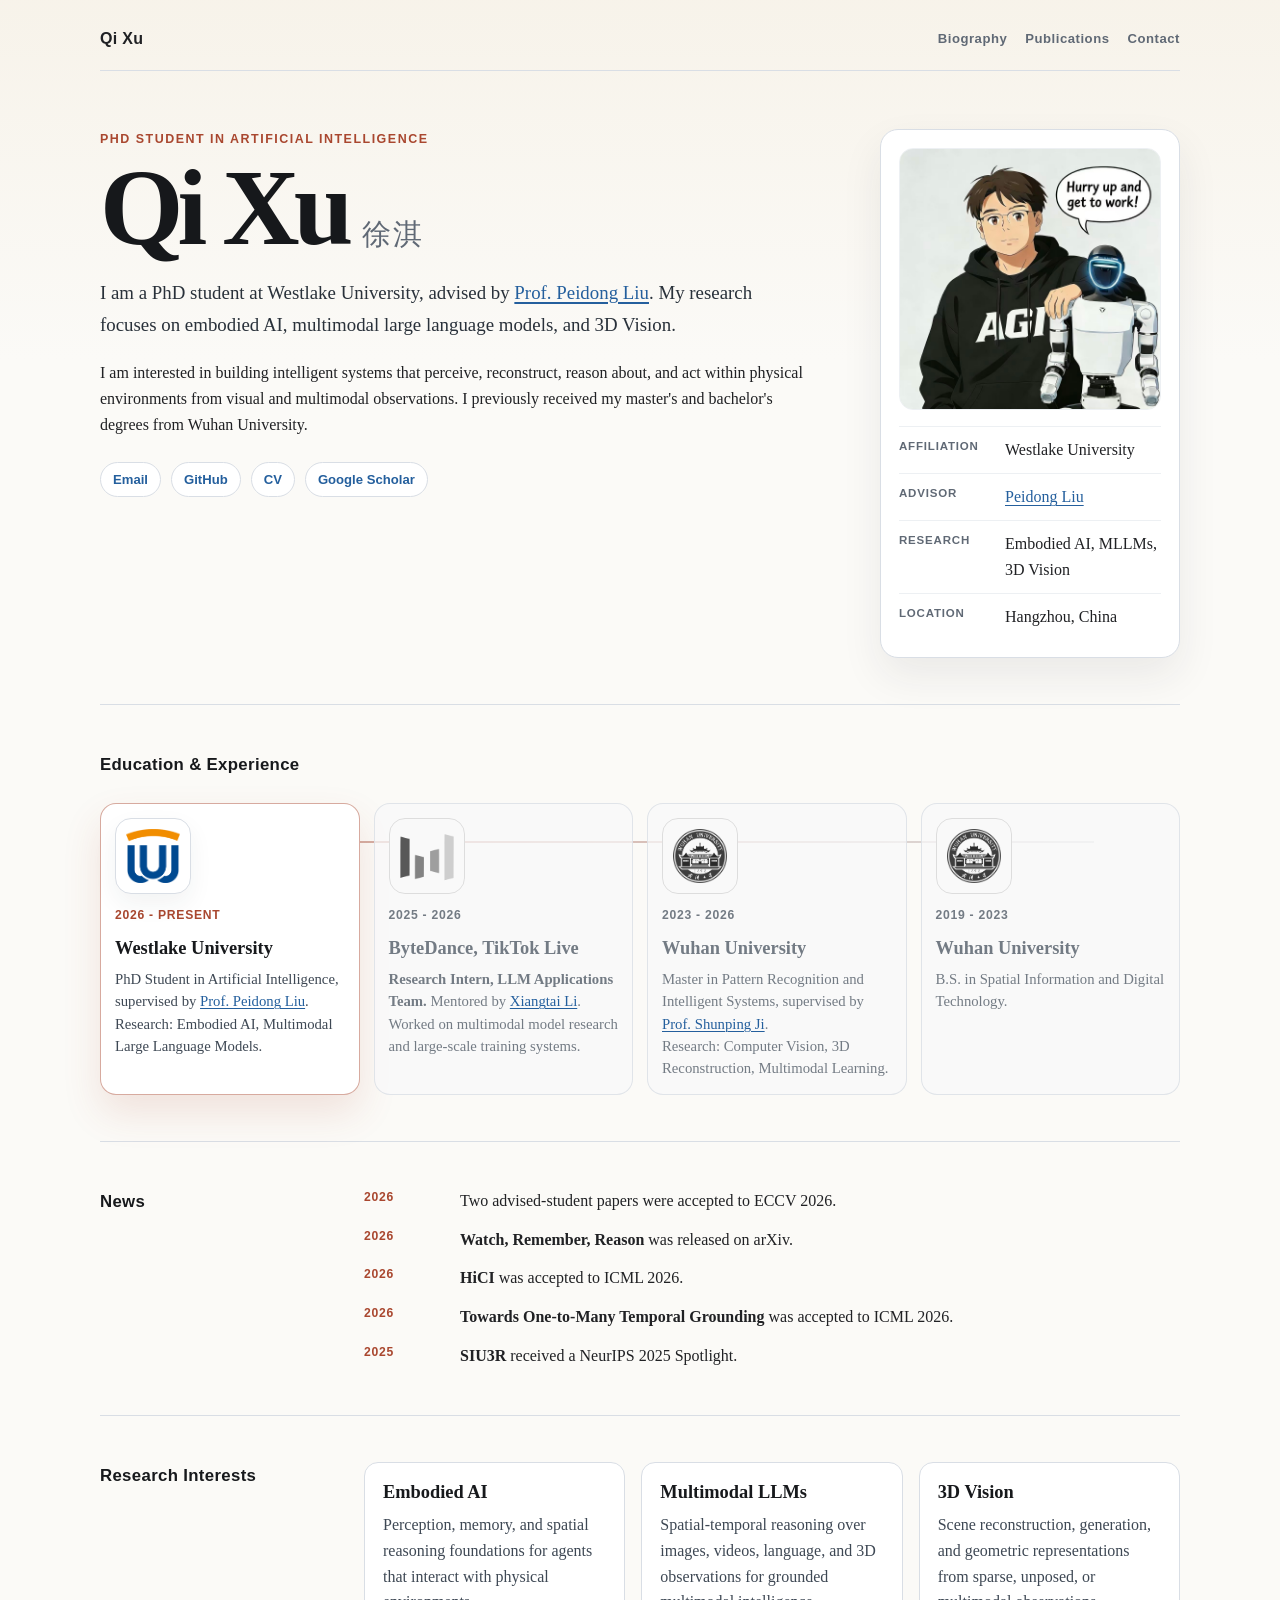
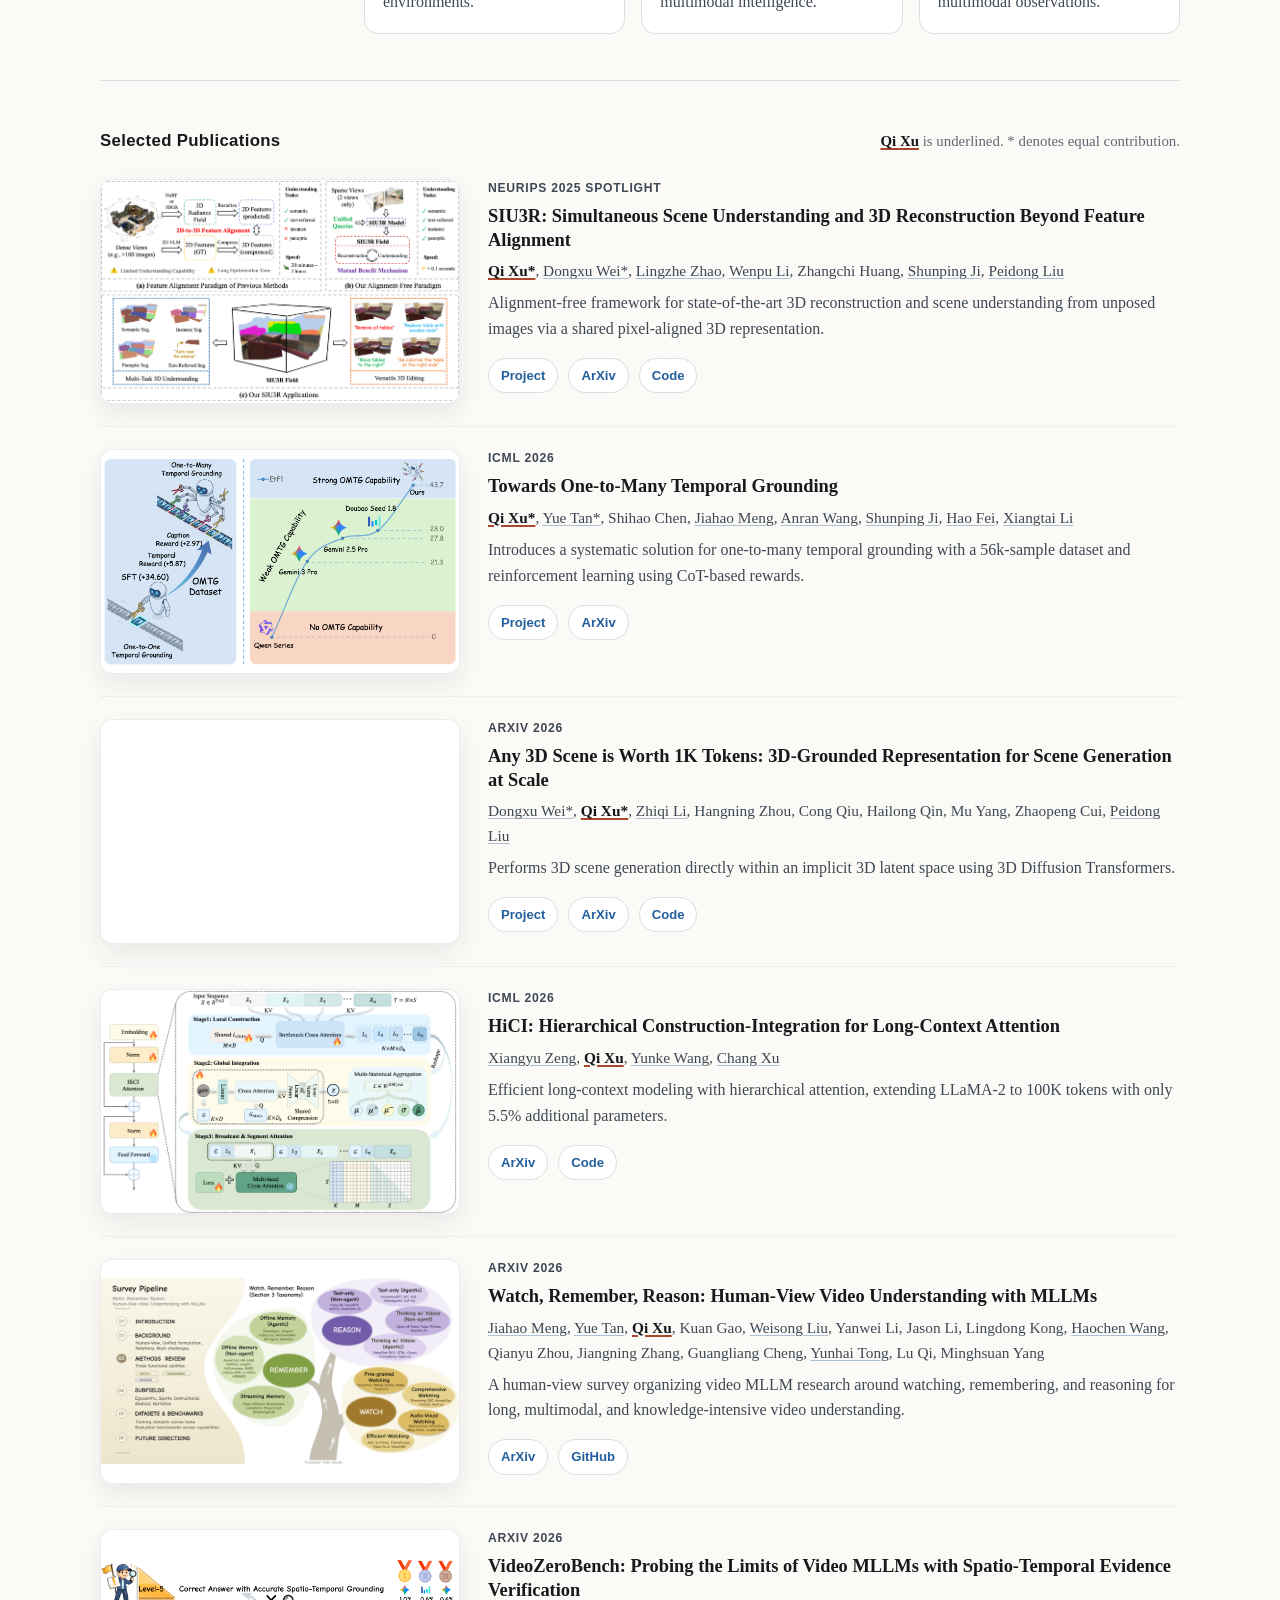
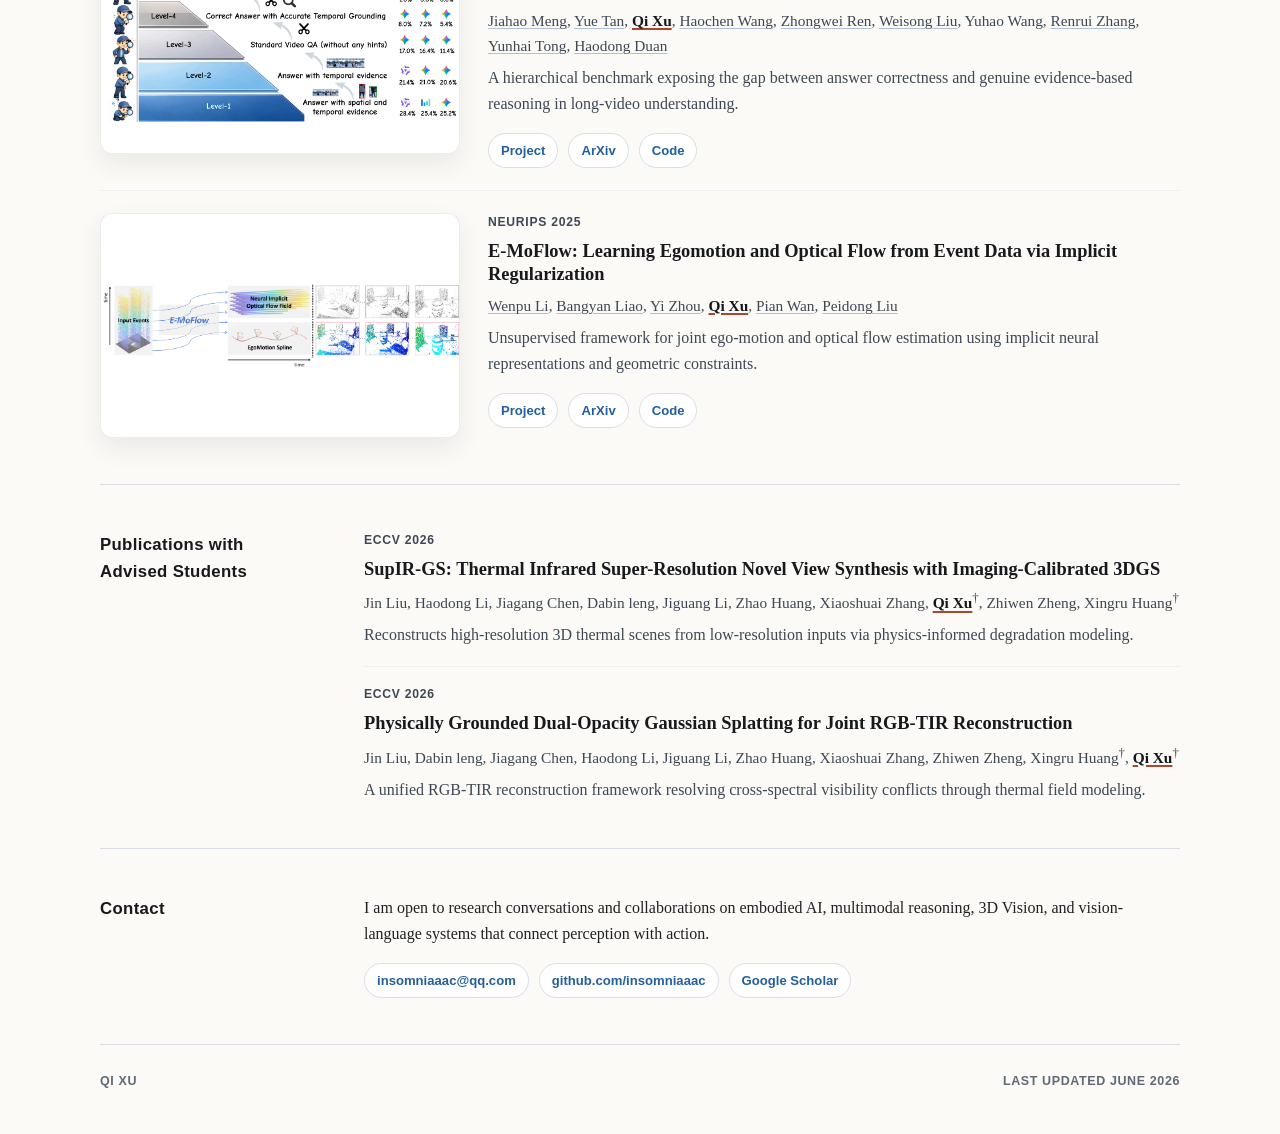
==== index.html @ ccb75f52 "Move site files from web/ to root directory and update GitHub Pages workflow" ====
<!doctype html>
<html lang="en">
  <head>
    <meta charset="utf-8">
    <meta name="viewport" content="width=device-width, initial-scale=1">
    <meta
      name="description"
      content="Qi Xu is a PhD student in Artificial Intelligence at Westlake University, working on embodied AI, multimodal large language models, and 3D Vision."
    >
    <title>Qi Xu</title>
    <link rel="icon" type="image/png" href="assets/favicon.png">
    <link rel="apple-touch-icon" href="assets/favicon.png">
    <link rel="stylesheet" href="styles.css">
  </head>
  <body>
    <header class="site-header">
      <a class="brand" href="#top">Qi Xu</a>
      <nav aria-label="Primary navigation">
        <a href="#biography">Biography</a>
        <a href="#publications">Publications</a>
        <a href="#contact">Contact</a>
      </nav>
    </header>

    <main class="page" id="top">
      <section class="intro section">
        <div class="intro-copy">
          <p class="eyebrow">PhD Student in Artificial Intelligence</p>
          <h1>Qi Xu <span class="native-name">徐淇</span></h1>
          <p class="lead">
            I am a PhD student at Westlake University, advised by
            <a href="https://ethliup.github.io/">Prof. Peidong Liu</a>. My research
            focuses on embodied AI, multimodal large language models, and 3D Vision.
          </p>
          <p>
            I am interested in building intelligent systems that perceive, reconstruct,
            reason about, and act within physical environments from visual and
            multimodal observations. I previously received my master&apos;s and
            bachelor&apos;s degrees from Wuhan University.
          </p>
          <div class="link-row" aria-label="Profile links">
            <a href="mailto:insomniaaac@qq.com">Email</a>
            <a href="https://github.com/insomniaaac">GitHub</a>
            <a href="assets/qixu-cv.pdf">CV</a>
            <a href="https://scholar.google.com/citations?user=iR92lkAAAAAJ">Google Scholar</a>
          </div>
        </div>

        <aside class="profile-card" aria-label="Profile summary">
          <div class="portrait-placeholder">
            <img src="assets/avatar.jpg" alt="Qi Xu portrait">
          </div>
          <dl>
            <div>
              <dt>Affiliation</dt>
              <dd>Westlake University</dd>
            </div>
            <div>
              <dt>Advisor</dt>
              <dd><a href="https://ethliup.github.io/">Peidong Liu</a></dd>
            </div>
            <div>
              <dt>Research</dt>
              <dd>Embodied AI, MLLMs, 3D Vision</dd>
            </div>
            <div>
              <dt>Location</dt>
              <dd>Hangzhou, China</dd>
            </div>
          </dl>
        </aside>
      </section>

      <section class="section compact-section" id="biography" aria-labelledby="biography-title">
        <div class="section-title">
          <h2 id="biography-title">Education &amp; Experience</h2>
        </div>
        <div class="career-list">
          <article class="career-card active">
            <div class="logo-frame">
              <img src="assets/logos/westlake-logo.png" alt="Westlake University logo">
            </div>
            <div class="career-meta">
              <time>2026 - Present</time>
            </div>
            <div>
              <h3>Westlake University</h3>
              <p>PhD Student in Artificial Intelligence, supervised by <a href="https://ethliup.github.io/">Prof. Peidong Liu</a>.</p>
              <p class="muted">Research: Embodied AI, Multimodal Large Language Models.</p>
            </div>
          </article>

          <article class="career-card inactive">
            <div class="logo-frame logo-frame-wide">
              <img src="assets/logos/bytedance-color.png" alt="ByteDance logo">
            </div>
            <div class="career-meta">
              <time>2025 - 2026</time>
            </div>
            <div>
              <h3>ByteDance, TikTok Live</h3>
              <p><strong>Research Intern, LLM Applications Team.</strong> Mentored by <a href="https://lxtgh.github.io/">Xiangtai Li</a>. Worked on multimodal model research and large-scale training systems.</p>
            </div>
          </article>

          <article class="career-card inactive">
            <div class="logo-frame">
              <img src="assets/logos/whu-logo.png" alt="Wuhan University logo">
            </div>
            <div class="career-meta">
              <time>2023 - 2026</time>
            </div>
            <div>
              <h3>Wuhan University</h3>
              <p>Master in Pattern Recognition and Intelligent Systems, supervised by <a href="https://gpcv.whu.edu.cn/">Prof. Shunping Ji</a>.</p>
              <p class="muted">Research: Computer Vision, 3D Reconstruction, Multimodal Learning.</p>
            </div>
          </article>

          <article class="career-card inactive">
            <div class="logo-frame">
              <img src="assets/logos/whu-logo.png" alt="Wuhan University logo">
            </div>
            <div class="career-meta">
              <time>2019 - 2023</time>
            </div>
            <div>
              <h3>Wuhan University</h3>
              <p>B.S. in Spatial Information and Digital Technology.</p>
            </div>
          </article>
        </div>
      </section>

      <section class="section compact-section" aria-labelledby="news-title">
        <div class="section-title">
          <h2 id="news-title">News</h2>
        </div>
        <div class="news-list">
          <article>
            <time>2026</time>
            <p>Two advised-student papers were accepted to ECCV 2026.</p>
          </article>
          <article>
            <time>2026</time>
            <p><strong>Watch, Remember, Reason</strong> was released on arXiv.</p>
          </article>
          <article>
            <time>2026</time>
            <p><strong>HiCI</strong> was accepted to ICML 2026.</p>
          </article>
          <article>
            <time>2026</time>
            <p><strong>Towards One-to-Many Temporal Grounding</strong> was accepted to ICML 2026.</p>
          </article>
          <article>
            <time>2025</time>
            <p><strong>SIU3R</strong> received a NeurIPS 2025 Spotlight.</p>
          </article>
        </div>
      </section>

      <section class="section compact-section" aria-labelledby="research-title">
        <div class="section-title">
          <h2 id="research-title">Research Interests</h2>
        </div>
        <div class="interest-grid">
          <article>
            <h3>Embodied AI</h3>
            <p>Perception, memory, and spatial reasoning foundations for agents that interact with physical environments.</p>
          </article>
          <article>
            <h3>Multimodal LLMs</h3>
            <p>Spatial-temporal reasoning over images, videos, language, and 3D observations for grounded multimodal intelligence.</p>
          </article>
          <article>
            <h3>3D Vision</h3>
            <p>Scene reconstruction, generation, and geometric representations from sparse, unposed, or multimodal observations.</p>
          </article>
        </div>
      </section>

      <section class="section" id="publications" aria-labelledby="publications-title">
        <div class="section-title with-note">
          <h2 id="publications-title">Selected Publications</h2>
          <p><span class="me">Qi Xu</span> is underlined. * denotes equal contribution.</p>
        </div>

        <div class="publication-list">
          <article class="paper">
            <div class="paper-thumb media-thumb">
              <img src="assets/teasers/siu3r.png" alt="SIU3R teaser">
            </div>
            <div class="paper-body">
              <p class="venue">NeurIPS 2025 Spotlight</p>
              <h3>SIU3R: Simultaneous Scene Understanding and 3D Reconstruction Beyond Feature Alignment</h3>
              <p class="authors"><span class="me">Qi Xu*</span>, <a href="https://wswdx.github.io/">Dongxu Wei*</a>, <a href="https://lingzhezhao.github.io/">Lingzhe Zhao</a>, <a href="https://akawincent.github.io/">Wenpu Li</a>, Zhangchi Huang, <a href="https://gpcv.whu.edu.cn/">Shunping Ji</a>, <a href="https://ethliup.github.io/">Peidong Liu</a></p>
              <p>Alignment-free framework for state-of-the-art 3D reconstruction and scene understanding from unposed images via a shared pixel-aligned 3D representation.</p>
              <div class="paper-links">
                <a href="https://insomniaaac.github.io/siu3r/">Project</a>
                <a href="https://arxiv.org/abs/2507.02705">ArXiv</a>
                <a href="https://github.com/WU-CVGL/SIU3R">Code</a>
              </div>
            </div>
          </article>

          <article class="paper">
            <div class="paper-thumb media-thumb">
              <img src="assets/teasers/omtg.png" alt="Towards One-to-Many Temporal Grounding teaser">
            </div>
            <div class="paper-body">
              <p class="venue">ICML 2026</p>
              <h3>Towards One-to-Many Temporal Grounding</h3>
              <p class="authors"><span class="me">Qi Xu*</span>, <a href="https://tangent0308.github.io/">Yue Tan*</a>, Shihao Chen, <a href="https://marinero4972.github.io/">Jiahao Meng</a>, <a href="https://sites.google.com/view/anranwang/home">Anran Wang</a>, <a href="https://gpcv.whu.edu.cn/">Shunping Ji</a>, <a href="https://haofei.vip/">Hao Fei</a>, <a href="https://lxtgh.github.io/">Xiangtai Li</a></p>
              <p>Introduces a systematic solution for one-to-many temporal grounding with a 56k-sample dataset and reinforcement learning using CoT-based rewards.</p>
              <div class="paper-links">
                <a href="https://insomniaaac.github.io/OMTG/">Project</a>
                <a href="https://arxiv.org/abs/2606.06294">ArXiv</a>
              </div>
            </div>
          </article>

          <article class="paper">
            <div class="paper-thumb media-thumb">
              <video autoplay muted loop playsinline preload="metadata" aria-label="3DRAE teaser">
                <source src="assets/teasers/3drae.mp4" type="video/mp4">
              </video>
            </div>
            <div class="paper-body">
              <p class="venue">arXiv 2026</p>
              <h3>Any 3D Scene is Worth 1K Tokens: 3D-Grounded Representation for Scene Generation at Scale</h3>
              <p class="authors"><a href="https://wswdx.github.io/">Dongxu Wei*</a>, <span class="me">Qi Xu*</span>, <a href="https://lizhiqi49.github.io/">Zhiqi Li</a>, Hangning Zhou, Cong Qiu, Hailong Qin, Mu Yang, Zhaopeng Cui, <a href="https://ethliup.github.io/">Peidong Liu</a></p>
              <p>Performs 3D scene generation directly within an implicit 3D latent space using 3D Diffusion Transformers.</p>
              <div class="paper-links">
                <a href="https://wswdx.github.io/3DRAE">Project</a>
                <a href="https://arxiv.org/abs/2604.11331">ArXiv</a>
                <a href="https://github.com/WU-CVGL/3DRAE">Code</a>
              </div>
            </div>
          </article>

          <article class="paper">
            <div class="paper-thumb media-thumb">
              <img src="assets/teasers/hici.png" alt="HiCI teaser">
            </div>
            <div class="paper-body">
              <p class="venue">ICML 2026</p>
              <h3>HiCI: Hierarchical Construction-Integration for Long-Context Attention</h3>
              <p class="authors"><a href="https://zengxyyu.github.io/">Xiangyu Zeng</a>, <span class="me">Qi Xu</span>, <a href="https://yunke-wang.github.io/">Yunke Wang</a>, <a href="http://changxu.xyz/">Chang Xu</a></p>
              <p>Efficient long-context modeling with hierarchical attention, extending LLaMA-2 to 100K tokens with only 5.5% additional parameters.</p>
              <div class="paper-links">
                <a href="https://arxiv.org/abs/2603.20843">ArXiv</a>
                <a href="https://github.com/zengxyyu/HiCI">Code</a>
              </div>
            </div>
          </article>

          <article class="paper">
            <div class="paper-thumb media-thumb">
              <img src="assets/teasers/watch_remember_rason.png" alt="Watch, Remember, Reason teaser">
            </div>
            <div class="paper-body">
              <p class="venue">arXiv 2026</p>
              <h3>Watch, Remember, Reason: Human-View Video Understanding with MLLMs</h3>
              <p class="authors"><a href="https://marinero4972.github.io/">Jiahao Meng</a>, <a href="https://tangent0308.github.io/">Yue Tan</a>, <span class="me">Qi Xu</span>, Kuan Gao, <a href="https://scholar.google.com.hk/citations?user=a20rvfAAAAAJ">Weisong Liu</a>, Yanwei Li, Jason Li, Lingdong Kong, <a href="https://haochen-wang409.github.io/">Haochen Wang</a>, Qianyu Zhou, Jiangning Zhang, Guangliang Cheng, <a href="https://scholar.google.com/citations?user=T4gqdPkAAAAJ">Yunhai Tong</a>, Lu Qi, Minghsuan Yang</p>
              <p>A human-view survey organizing video MLLM research around watching, remembering, and reasoning for long, multimodal, and knowledge-intensive video understanding.</p>
              <div class="paper-links">
                <a href="https://arxiv.org/abs/2606.07433">ArXiv</a>
                <a href="https://github.com/marinero4972/Awesome-HumanView-VideoUnderstanding">GitHub</a>
              </div>
            </div>
          </article>

          <article class="paper">
            <div class="paper-thumb media-thumb">
              <img src="assets/teasers/videozerobench.png" alt="VideoZeroBench teaser">
            </div>
            <div class="paper-body">
              <p class="venue">arXiv 2026</p>
              <h3>VideoZeroBench: Probing the Limits of Video MLLMs with Spatio-Temporal Evidence Verification</h3>
              <p class="authors"><a href="https://marinero4972.github.io/">Jiahao Meng</a>, <a href="https://tangent0308.github.io/">Yue Tan</a>, <span class="me">Qi Xu</span>, <a href="https://haochen-wang409.github.io/">Haochen Wang</a>, <a href="https://maverickren.github.io/MyProfile.github.io/">Zhongwei Ren</a>, <a href="https://scholar.google.com.hk/citations?user=a20rvfAAAAAJ">Weisong Liu</a>, Yuhao Wang, <a href="https://zrrskywalker.github.io/">Renrui Zhang</a>, <a href="https://scholar.google.com/citations?user=T4gqdPkAAAAJ">Yunhai Tong</a>, <a href="https://kennymckormick.github.io/">Haodong Duan</a></p>
              <p>A hierarchical benchmark exposing the gap between answer correctness and genuine evidence-based reasoning in long-video understanding.</p>
              <div class="paper-links">
                <a href="https://marinero4972.github.io/projects/VideoZeroBench/">Project</a>
                <a href="https://arxiv.org/abs/2604.01569">ArXiv</a>
                <a href="https://github.com/marinero4972/VideoZeroBench">Code</a>
              </div>
            </div>
          </article>

          <article class="paper">
            <div class="paper-thumb media-thumb">
              <img src="assets/teasers/emoflow.png" alt="E-MoFlow teaser">
            </div>
            <div class="paper-body">
              <p class="venue">NeurIPS 2025</p>
              <h3>E-MoFlow: Learning Egomotion and Optical Flow from Event Data via Implicit Regularization</h3>
              <p class="authors"><a href="https://akawincent.github.io/">Wenpu Li</a>, <a href="https://bangyan101.github.io/">Bangyan Liao</a>, <a href="https://sites.google.com/view/zhouyi-joey/home">Yi Zhou</a>, <span class="me">Qi Xu</span>, <a href="https://i.rm2.net/">Pian Wan</a>, <a href="https://ethliup.github.io/">Peidong Liu</a></p>
              <p>Unsupervised framework for joint ego-motion and optical flow estimation using implicit neural representations and geometric constraints.</p>
              <div class="paper-links">
                <a href="https://akawincent.github.io/EMoFlow/">Project</a>
                <a href="https://arxiv.org/abs/2510.12753">ArXiv</a>
                <a href="https://github.com/WU-CVGL/E-MoFlow">Code</a>
              </div>
            </div>
          </article>
        </div>
      </section>

      <section class="section two-column" aria-labelledby="advised-publications-title">
        <div class="section-title">
          <h2 id="advised-publications-title">Publications with Advised Students</h2>
        </div>
        <div class="compact-papers">
          <article>
            <p class="venue">ECCV 2026</p>
            <h3>SupIR-GS: Thermal Infrared Super-Resolution Novel View Synthesis with Imaging-Calibrated 3DGS</h3>
            <p class="authors">Jin Liu, Haodong Li, Jiagang Chen, Dabin leng, Jiguang Li, Zhao Huang, Xiaoshuai Zhang, <span class="me">Qi Xu</span><sup>†</sup>, Zhiwen Zheng, Xingru Huang<sup>†</sup></p>
            <p>Reconstructs high-resolution 3D thermal scenes from low-resolution inputs via physics-informed degradation modeling.</p>
          </article>

          <article>
            <p class="venue">ECCV 2026</p>
            <h3>Physically Grounded Dual-Opacity Gaussian Splatting for Joint RGB-TIR Reconstruction</h3>
            <p class="authors">Jin Liu, Dabin leng, Jiagang Chen, Haodong Li, Jiguang Li, Zhao Huang, Xiaoshuai Zhang, Zhiwen Zheng, Xingru Huang<sup>†</sup>, <span class="me">Qi Xu</span><sup>†</sup></p>
            <p>A unified RGB-TIR reconstruction framework resolving cross-spectral visibility conflicts through thermal field modeling.</p>
          </article>
        </div>
      </section>

      <section class="section two-column" id="contact" aria-labelledby="contact-title">
        <div class="section-title">
          <h2 id="contact-title">Contact</h2>
        </div>
        <div>
          <p>
            I am open to research conversations and collaborations on embodied AI,
            multimodal reasoning, 3D Vision, and vision-language systems that connect
            perception with action.
          </p>
          <div class="contact-links">
            <a href="mailto:insomniaaac@qq.com">insomniaaac@qq.com</a>
            <a href="https://github.com/insomniaaac">github.com/insomniaaac</a>
            <a href="https://scholar.google.com/citations?user=iR92lkAAAAAJ">Google Scholar</a>
          </div>
        </div>
      </section>
    </main>

    <footer class="footer">
      <span>Qi Xu</span>
      <span>Last updated June 2026</span>
    </footer>
  </body>
</html>
---- styles.css ----
:root {
  --bg: #fbfaf7;
  --paper: #ffffff;
  --ink: #202124;
  --muted: #606975;
  --line: #d9dee5;
  --soft-line: #edf0f3;
  --blue: #245f9d;
  --blue-dark: #174775;
  --cream: #f5efe3;
  --accent: #a9472f;
  --shadow: 0 18px 42px rgba(33, 43, 54, 0.08);
  --max-width: 1080px;
}

* {
  box-sizing: border-box;
}

html {
  scroll-behavior: smooth;
}

body {
  margin: 0;
  color: var(--ink);
  background:
    linear-gradient(180deg, rgba(245, 239, 227, 0.66), rgba(255, 255, 255, 0) 360px),
    var(--bg);
  font-family: "Iowan Old Style", "Palatino Linotype", "Book Antiqua", Georgia, serif;
  font-size: 16px;
  line-height: 1.62;
  overflow-x: hidden;
}

a {
  color: var(--blue);
  text-decoration-thickness: 0.08em;
  text-underline-offset: 0.16em;
}

a:hover {
  color: var(--blue-dark);
}

p,
h1,
h2,
h3,
dl {
  margin-top: 0;
}

.site-header,
.page,
.footer {
  width: min(calc(100% - 44px), var(--max-width));
  margin: 0 auto;
}

.site-header {
  display: flex;
  align-items: center;
  justify-content: space-between;
  gap: 24px;
  padding: 26px 0 18px;
  border-bottom: 1px solid var(--line);
}

.brand {
  color: var(--ink);
  font-family: "Avenir Next", "Optima", sans-serif;
  font-size: 1rem;
  font-weight: 800;
  letter-spacing: 0.02em;
  text-decoration: none;
}

nav {
  display: flex;
  flex-wrap: wrap;
  justify-content: flex-end;
  gap: 18px;
}

nav a {
  color: var(--muted);
  font-family: "Avenir Next", "Optima", sans-serif;
  font-size: 0.82rem;
  font-weight: 700;
  letter-spacing: 0.04em;
  text-decoration: none;
}

nav a:hover {
  color: var(--ink);
}

.section {
  padding: 46px 0;
  border-bottom: 1px solid var(--line);
}

.intro {
  display: grid;
  grid-template-columns: minmax(0, 1fr) 300px;
  gap: clamp(34px, 6vw, 80px);
  align-items: start;
  padding-top: 58px;
}

.eyebrow {
  margin-bottom: 8px;
  color: var(--accent);
  font-family: "Avenir Next", "Optima", sans-serif;
  font-size: 0.78rem;
  font-weight: 800;
  letter-spacing: 0.12em;
  text-transform: uppercase;
}

h1 {
  display: flex;
  flex-wrap: wrap;
  gap: 14px;
  align-items: baseline;
  margin-bottom: 18px;
  color: #16181b;
  font-size: clamp(3.8rem, 9vw, 6.7rem);
  line-height: 0.95;
  letter-spacing: -0.055em;
}

.native-name {
  color: var(--muted);
  font-family: "Songti SC", "Noto Serif CJK SC", "Iowan Old Style", serif;
  font-size: clamp(1.28rem, 2.4vw, 1.8rem);
  font-weight: 500;
  letter-spacing: 0.08em;
  white-space: nowrap;
}

h2 {
  margin-bottom: 0;
  color: #17191c;
  font-family: "Avenir Next", "Optima", sans-serif;
  font-size: 1.05rem;
  font-weight: 800;
  letter-spacing: 0.02em;
}

h3 {
  margin-bottom: 7px;
  color: #17191c;
  font-size: 1.15rem;
  line-height: 1.28;
}

.lead {
  color: #29313a;
  font-size: 1.18rem;
  line-height: 1.7;
}

.intro-copy p:not(.eyebrow) {
  max-width: 720px;
}

.intro-copy,
.profile-card,
.paper,
.paper-body,
.timeline,
.compact-papers,
.career-list,
.news-list,
.interest-grid {
  min-width: 0;
}

.link-row,
.paper-links,
.contact-links {
  display: flex;
  flex-wrap: wrap;
  gap: 10px;
}

.link-row {
  margin-top: 24px;
}

.link-row a,
.paper-links a,
.contact-links a {
  display: inline-flex;
  align-items: center;
  justify-content: center;
  min-height: 34px;
  padding: 6px 12px;
  color: var(--blue);
  background: #fff;
  border: 1px solid var(--line);
  border-radius: 999px;
  font-family: "Avenir Next", "Optima", sans-serif;
  font-size: 0.82rem;
  font-weight: 700;
  text-decoration: none;
  transition: border-color 160ms ease, background 160ms ease, transform 160ms ease;
}

.link-row a:hover,
.paper-links a:hover,
.contact-links a:hover {
  color: var(--blue-dark);
  background: #f7fbff;
  border-color: #b6cce2;
  transform: translateY(-1px);
}

.profile-card {
  min-width: 0;
  padding: 18px;
  background: var(--paper);
  border: 1px solid var(--line);
  border-radius: 18px;
  box-shadow: var(--shadow);
}

.portrait-placeholder {
  display: grid;
  aspect-ratio: 1 / 1;
  margin-bottom: 16px;
  place-items: center;
  overflow: hidden;
  background:
    linear-gradient(135deg, rgba(245, 239, 227, 0.92), rgba(232, 238, 241, 0.86)),
    var(--cream);
  border: 1px solid var(--soft-line);
  border-radius: 14px;
}

.portrait-placeholder img {
  display: block;
  width: 100%;
  height: 100%;
  object-fit: cover;
}

.profile-card dl {
  display: grid;
  gap: 0;
  margin-bottom: 0;
}

.profile-card dl > div {
  display: grid;
  grid-template-columns: 92px minmax(0, 1fr);
  gap: 14px;
  padding: 10px 0;
  border-top: 1px solid var(--soft-line);
}

.profile-card dt {
  color: var(--muted);
  font-family: "Avenir Next", "Optima", sans-serif;
  font-size: 0.72rem;
  font-weight: 800;
  letter-spacing: 0.07em;
  text-transform: uppercase;
}

.profile-card dd {
  margin: 0;
}

.compact-section {
  display: grid;
  grid-template-columns: 200px minmax(0, 1fr);
  gap: clamp(26px, 5vw, 70px);
}

#biography.compact-section {
  grid-template-columns: 1fr;
  gap: 24px;
}

.section-title {
  min-width: 0;
}

.with-note {
  display: flex;
  align-items: baseline;
  justify-content: space-between;
  gap: 18px;
  margin-bottom: 24px;
}

.with-note p {
  margin-bottom: 0;
  color: var(--muted);
  font-size: 0.93rem;
}

.news-list {
  display: grid;
  gap: 13px;
}

.career-list {
  position: relative;
  display: grid;
  grid-template-columns: repeat(4, minmax(0, 1fr));
  gap: 14px;
}

.career-list::before {
  position: absolute;
  top: 38px;
  right: 8%;
  left: 8%;
  height: 2px;
  content: "";
  background: linear-gradient(90deg, rgba(169, 71, 47, 0.5), rgba(96, 105, 117, 0.18));
}

.career-card {
  position: relative;
  display: grid;
  align-content: start;
  gap: 12px;
  min-width: 0;
  padding: 14px;
  background: #fff;
  border: 1px solid var(--line);
  border-radius: 16px;
  box-shadow: 0 10px 24px rgba(33, 43, 54, 0.05);
}

.career-card.active {
  background: #fff;
  border-color: rgba(169, 71, 47, 0.46);
  box-shadow: 0 18px 38px rgba(169, 71, 47, 0.13);
}

.career-card.inactive {
  color: #737b84;
  background: rgba(248, 249, 250, 0.72);
  border-color: rgba(217, 222, 229, 0.78);
  box-shadow: none;
}

.career-card.inactive .logo-frame,
.career-card.inactive img {
  filter: grayscale(1);
}

.career-card.inactive .logo-frame {
  background: #f8f9fa;
  box-shadow: none;
}

.career-card.inactive h3,
.career-card.inactive p,
.career-card.inactive .muted,
.career-card.inactive time {
  color: #737b84;
}

.career-meta {
  display: grid;
  gap: 6px;
  align-items: start;
}

.career-card p {
  margin-bottom: 0;
  color: #3e4854;
  font-size: 0.92rem;
  line-height: 1.52;
}

.logo-frame {
  position: relative;
  z-index: 1;
  display: grid;
  width: 76px;
  height: 76px;
  place-items: center;
  padding: 10px;
  background: #fff;
  border: 1px solid var(--line);
  border-radius: 16px;
  box-shadow: 0 10px 24px rgba(33, 43, 54, 0.06);
}

.logo-frame img {
  display: block;
  max-width: 100%;
  max-height: 100%;
  object-fit: contain;
}

.logo-frame-wide {
  padding: 8px;
}

.news-list article {
  display: grid;
  grid-template-columns: 78px minmax(0, 1fr);
  gap: 18px;
}

time,
.venue {
  color: var(--accent);
  font-family: "Avenir Next", "Optima", sans-serif;
  font-size: 0.76rem;
  font-weight: 800;
  letter-spacing: 0.06em;
  text-transform: uppercase;
}

.news-list p {
  margin-bottom: 0;
}

.interest-grid {
  display: grid;
  grid-template-columns: repeat(3, minmax(0, 1fr));
  gap: 16px;
}

.interest-grid article {
  padding: 18px;
  background: #fff;
  border: 1px solid var(--line);
  border-radius: 14px;
}

.interest-grid p,
.paper p,
.compact-papers p,
.timeline p {
  color: #3e4854;
}

.interest-grid p,
.paper p:last-child,
.compact-papers p:last-child,
.timeline p:last-child {
  margin-bottom: 0;
}

.publication-list {
  display: grid;
  gap: 22px;
}

.paper {
  display: grid;
  grid-template-columns: minmax(300px, 360px) minmax(0, 1fr);
  gap: 28px;
  align-items: start;
  min-width: 0;
  padding-bottom: 22px;
  border-bottom: 1px solid var(--soft-line);
}

.paper:last-child {
  padding-bottom: 0;
  border-bottom: 0;
}

.paper-thumb {
  display: grid;
  min-height: 210px;
  place-items: center;
  overflow: hidden;
  color: #fff;
  border: 1px solid rgba(22, 24, 27, 0.08);
  border-radius: 12px;
  box-shadow: 0 10px 24px rgba(33, 43, 54, 0.08);
  font-family: "Avenir Next", "Optima", sans-serif;
  font-size: 2rem;
  font-weight: 900;
  letter-spacing: -0.04em;
}

.media-thumb {
  aspect-ratio: 16 / 10;
  min-height: 210px;
  background: #fff;
}

.media-thumb img,
.media-thumb video {
  display: block;
  width: 100%;
  height: 100%;
  min-height: 210px;
  object-fit: contain;
}

.thumb-3d {
  background:
    linear-gradient(135deg, rgba(21, 71, 117, 0.86), rgba(33, 114, 112, 0.84)),
    repeating-linear-gradient(45deg, transparent 0 10px, rgba(255, 255, 255, 0.16) 10px 11px);
}

.thumb-video {
  background:
    linear-gradient(135deg, rgba(144, 68, 40, 0.9), rgba(225, 149, 83, 0.86)),
    radial-gradient(circle at 78% 20%, rgba(255, 255, 255, 0.35), transparent 0 18%, transparent 19%);
}

.thumb-scene {
  background:
    linear-gradient(135deg, rgba(38, 49, 84, 0.92), rgba(94, 114, 150, 0.86)),
    linear-gradient(90deg, rgba(255, 255, 255, 0.18) 1px, transparent 1px);
  background-size: auto, 18px 18px;
}

.thumb-llm {
  background:
    linear-gradient(135deg, rgba(43, 89, 122, 0.92), rgba(95, 136, 102, 0.86)),
    radial-gradient(circle, rgba(255, 255, 255, 0.18) 1px, transparent 2px);
  background-size: auto, 18px 18px;
}

.thumb-event {
  background:
    linear-gradient(135deg, rgba(61, 67, 92, 0.94), rgba(173, 76, 54, 0.84)),
    repeating-linear-gradient(90deg, rgba(255, 255, 255, 0.2) 0 2px, transparent 2px 12px);
}

.thumb-thermal {
  background:
    linear-gradient(135deg, rgba(122, 54, 63, 0.92), rgba(217, 128, 72, 0.84), rgba(41, 82, 107, 0.84)),
    radial-gradient(circle at 24% 32%, rgba(255, 255, 255, 0.26), transparent 0 22%, transparent 23%);
}

.paper-body {
  min-width: 0;
}

.venue {
  margin-bottom: 7px;
}

.authors {
  margin-bottom: 6px;
  font-size: 0.96rem;
}

.authors a {
  color: inherit;
  text-decoration-color: rgba(36, 95, 157, 0.36);
  text-decoration-thickness: 0.06em;
  text-underline-offset: 0.16em;
}

.authors a:hover {
  color: var(--blue-dark);
  text-decoration-color: currentColor;
}

.me {
  color: #14171a;
  font-weight: 700;
  text-decoration: underline;
  text-decoration-color: var(--accent);
  text-decoration-thickness: 0.11em;
  text-underline-offset: 0.15em;
}

.paper-links {
  margin-top: 12px;
}

.two-column {
  display: grid;
  grid-template-columns: 200px minmax(0, 1fr);
  gap: clamp(26px, 5vw, 70px);
}

.timeline {
  display: grid;
  gap: 18px;
}

.timeline article {
  display: grid;
  grid-template-columns: 132px minmax(0, 1fr);
  gap: 22px;
  min-width: 0;
}

.muted {
  color: var(--muted);
}

.compact-papers {
  display: grid;
  gap: 18px;
}

.compact-papers article {
  padding-bottom: 18px;
  border-bottom: 1px solid var(--soft-line);
}

.compact-papers article:last-child {
  padding-bottom: 0;
  border-bottom: 0;
}

.contact-links {
  margin-top: 16px;
}

.footer {
  display: flex;
  justify-content: space-between;
  gap: 18px;
  padding: 26px 0 42px;
  color: var(--muted);
  font-family: "Avenir Next", "Optima", sans-serif;
  font-size: 0.78rem;
  font-weight: 700;
  letter-spacing: 0.05em;
  text-transform: uppercase;
}

@media (max-width: 820px) {
  .intro,
  .compact-section,
  .two-column {
    grid-template-columns: 1fr;
  }

  .profile-card {
    max-width: 440px;
  }

  .interest-grid {
    grid-template-columns: 1fr;
  }

  .career-list {
    grid-template-columns: repeat(4, minmax(230px, 1fr));
    margin-right: -22px;
    padding-bottom: 6px;
    overflow-x: auto;
    scroll-snap-type: x proximity;
  }

  .career-card {
    scroll-snap-align: start;
  }
}

@media (max-width: 640px) {
  .site-header,
  .page,
  .footer {
    width: auto;
    max-width: none;
    margin-left: 16px;
    margin-right: 16px;
  }

  .site-header {
    align-items: flex-start;
    flex-direction: column;
    padding-top: 18px;
  }

  nav {
    justify-content: flex-start;
    gap: 10px 14px;
  }

  h1 {
    font-size: clamp(3rem, 18vw, 4.5rem);
  }

  .section {
    padding: 36px 0;
  }

  .intro {
    padding-top: 38px;
  }

  .lead {
    font-size: 1.08rem;
  }

  .intro-copy,
  .intro-copy p,
  .profile-card,
  .publication-list,
  .paper-body,
  .career-list,
  .news-list,
  .timeline,
  .compact-papers,
  .interest-grid {
    width: 100%;
    max-width: 100%;
  }

  .intro-copy,
  .intro-copy p,
  .authors,
  .paper h3,
  .compact-papers h3,
  .compact-papers p {
    overflow-wrap: anywhere;
  }

  .with-note {
    display: block;
  }

  .with-note h2 {
    margin-bottom: 8px;
  }

  .news-list article,
  .timeline article,
  .paper {
    grid-template-columns: 1fr;
    gap: 10px;
  }

  .paper-thumb {
    min-height: 120px;
  }

  .profile-card dl > div {
    grid-template-columns: 1fr;
    gap: 2px;
  }

  .link-row a,
  .contact-links a {
    width: 100%;
  }

  .footer {
    display: grid;
  }
}
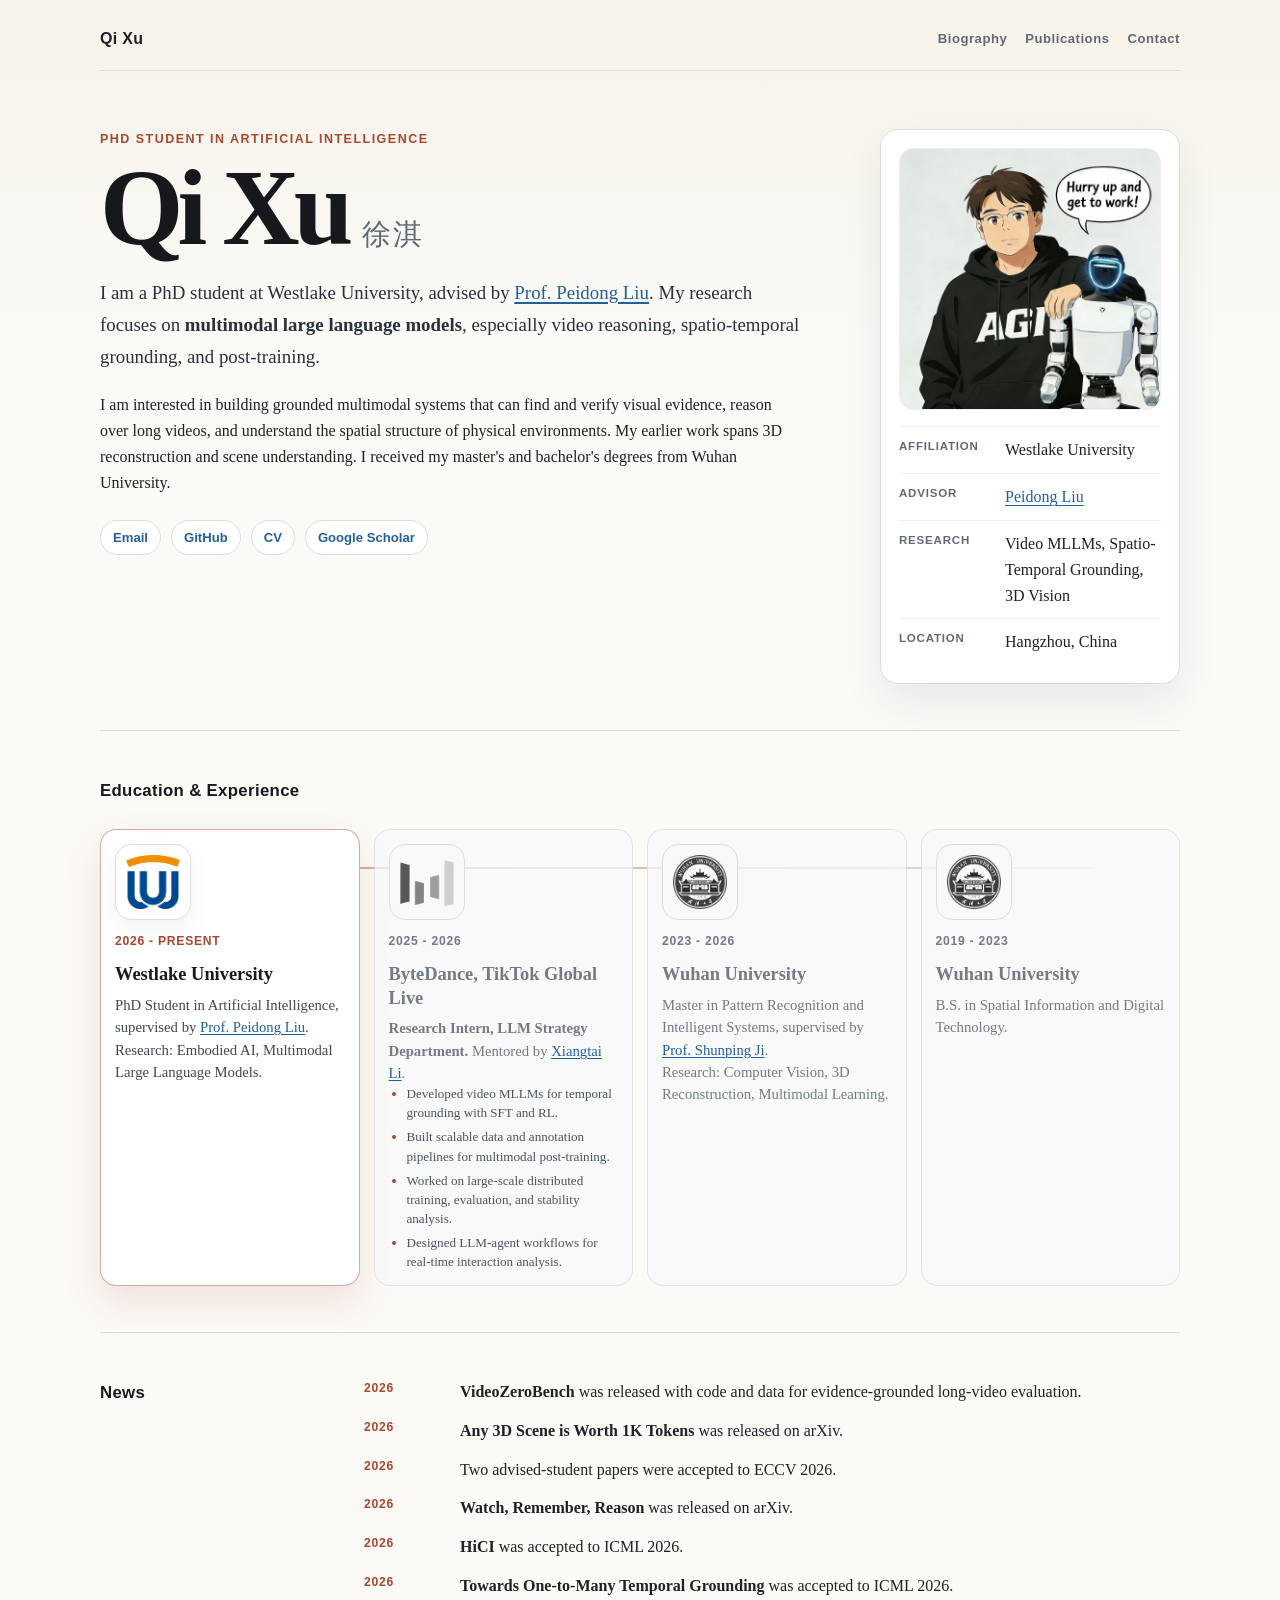
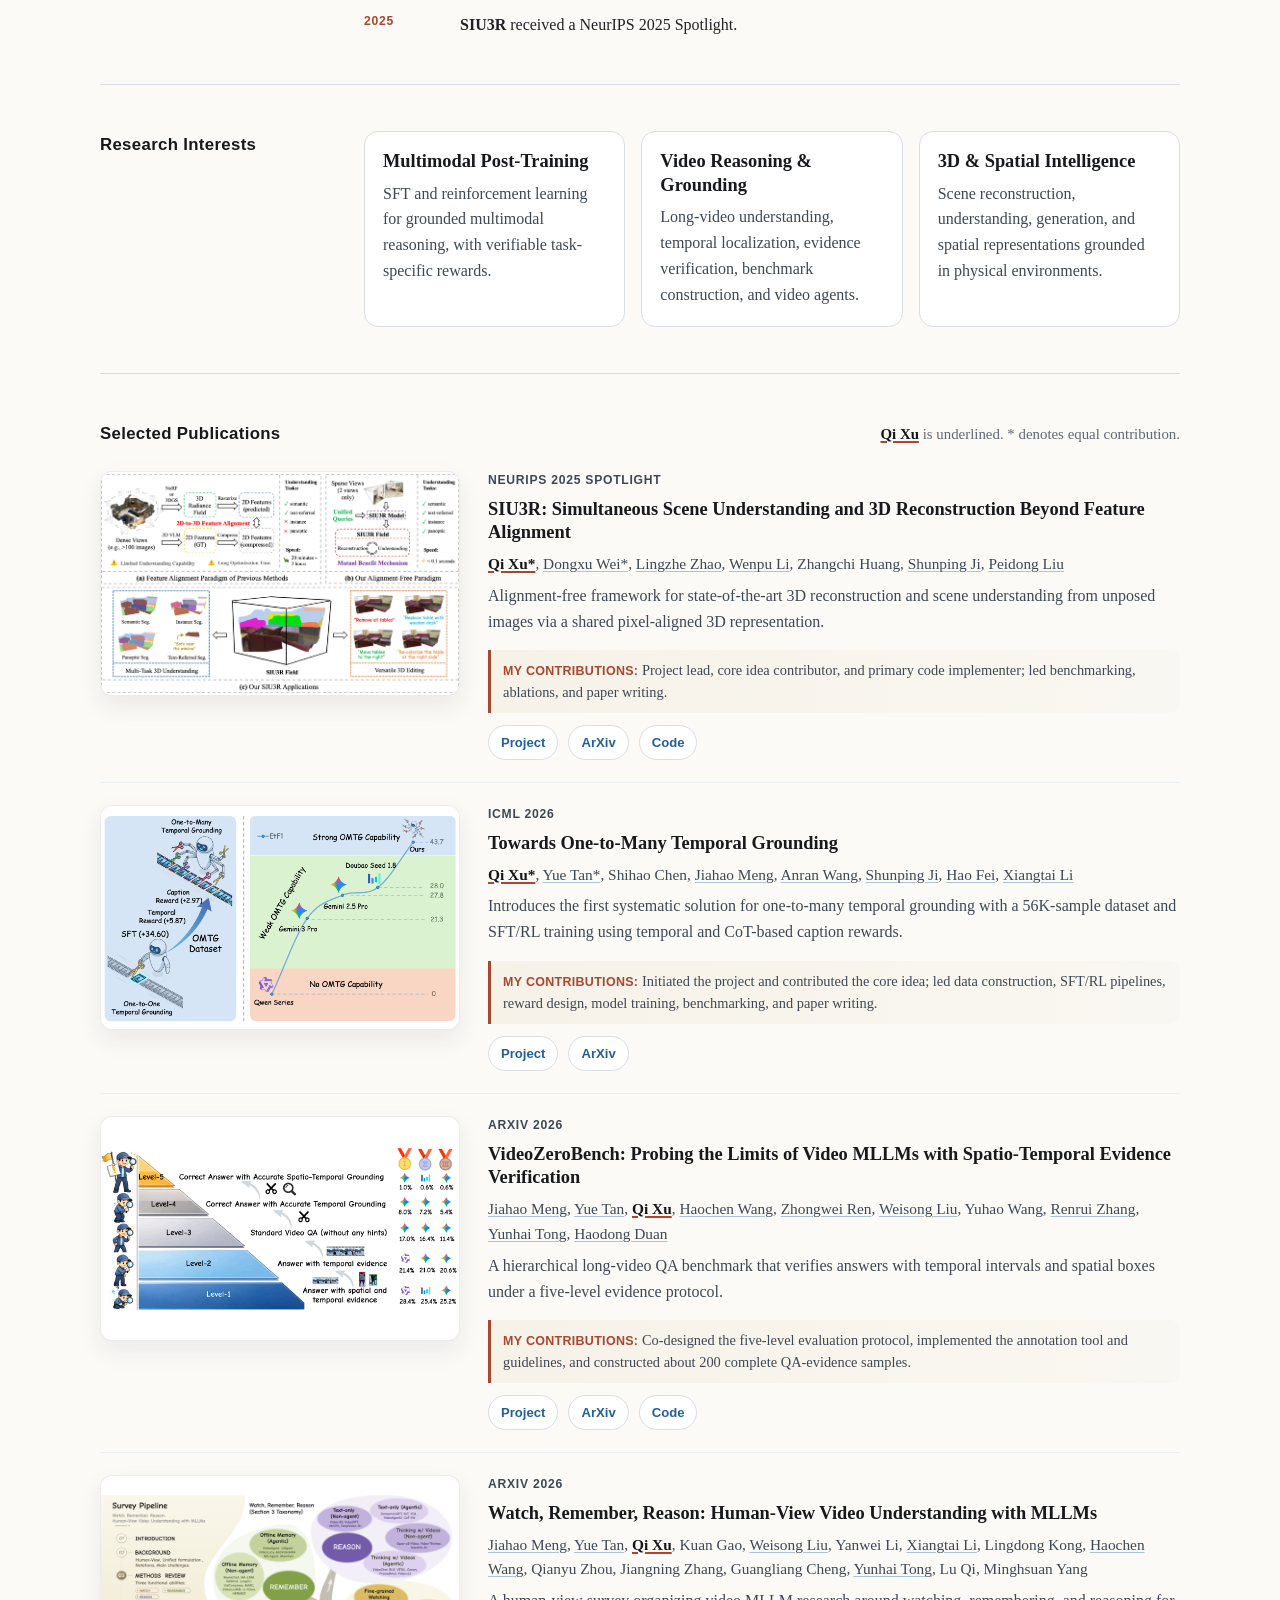
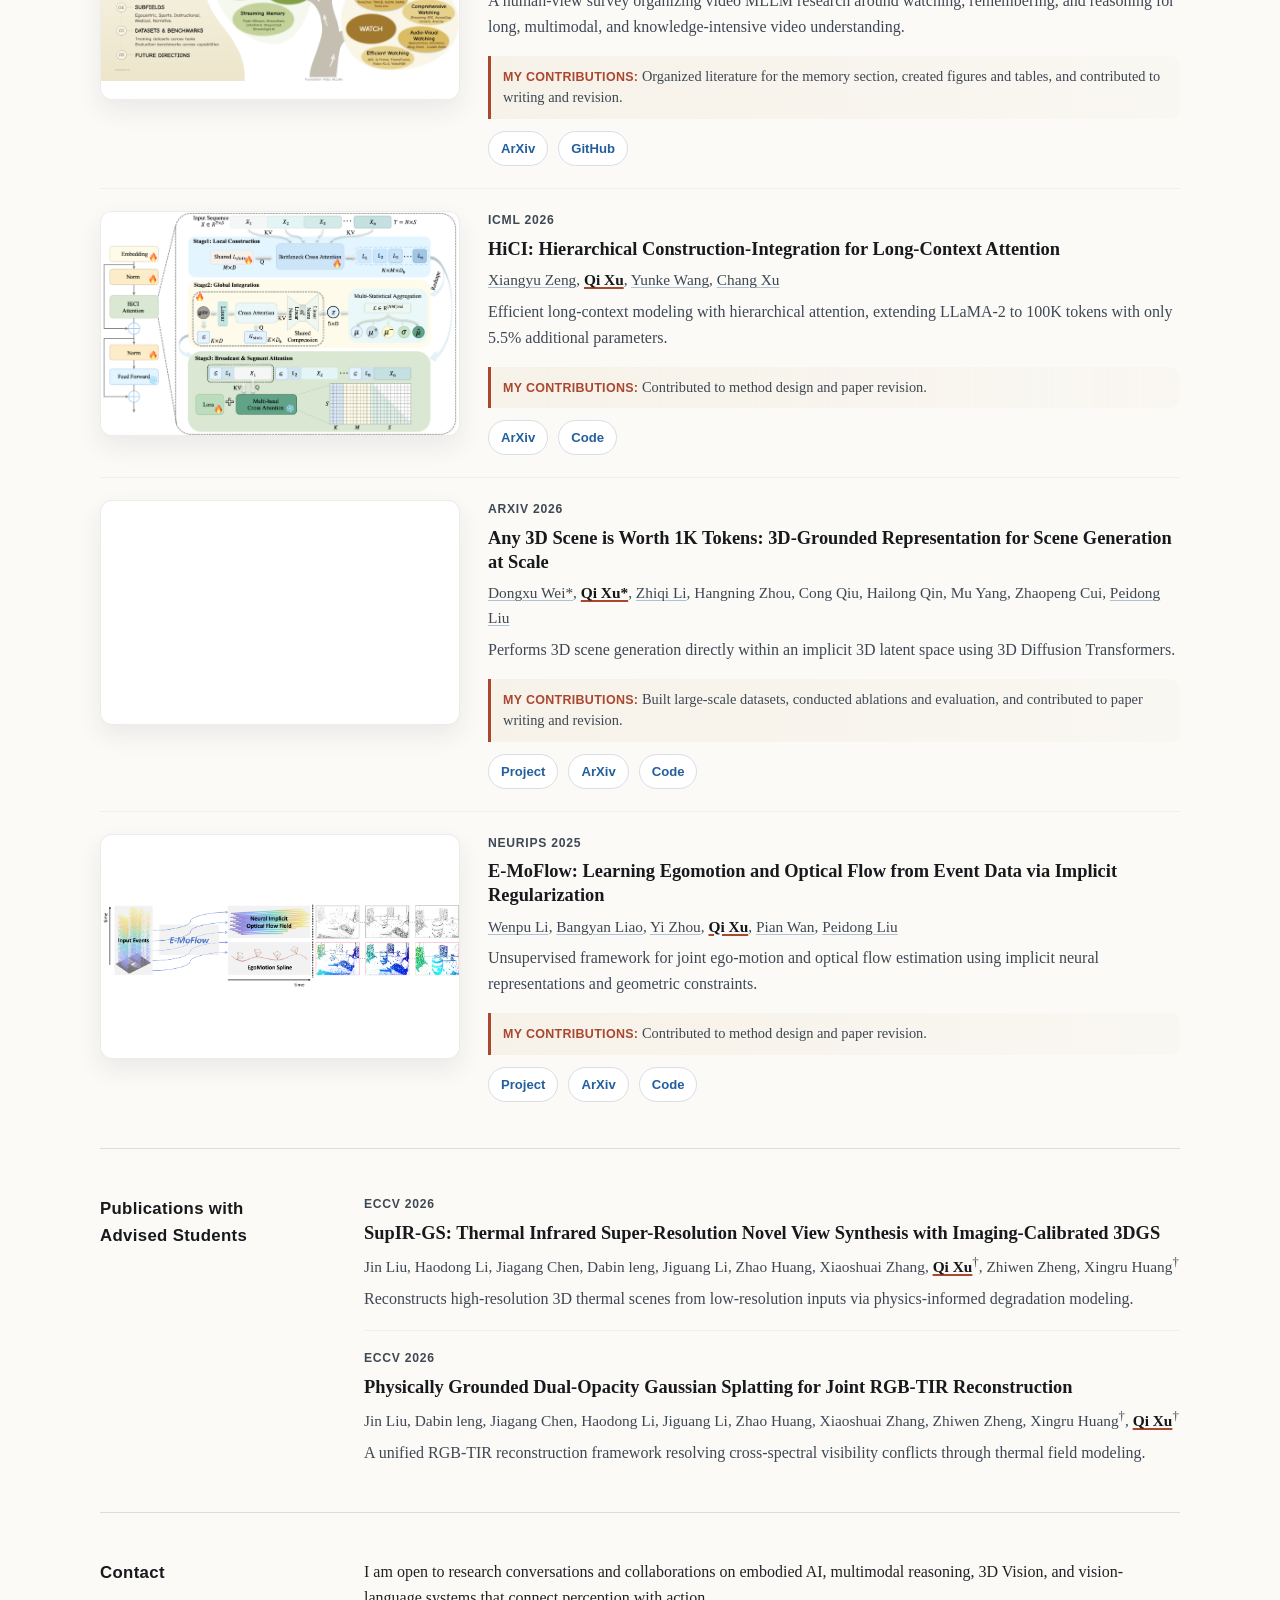
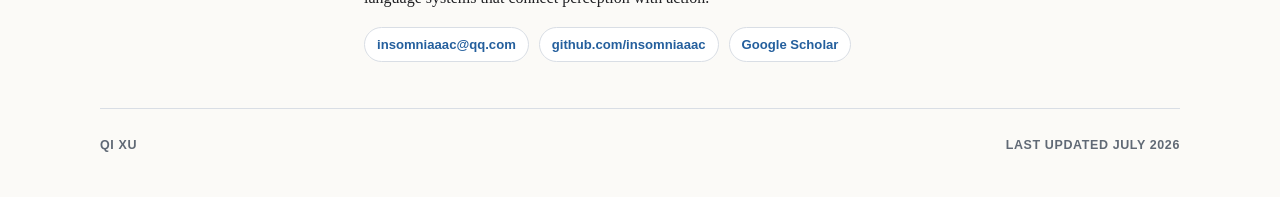
==== commit 88d9a9ef: "Update homepage and CV research profile" ====
--- a/index.html
+++ b/index.html
@@ -5,7 +5,7 @@
     <meta name="viewport" content="width=device-width, initial-scale=1">
     <meta
       name="description"
-      content="Qi Xu is a PhD student in Artificial Intelligence at Westlake University, working on embodied AI, multimodal large language models, and 3D Vision."
+      content="Qi Xu is a PhD student at Westlake University working on multimodal large language models, video reasoning, spatio-temporal grounding, post-training, and 3D vision."
     >
     <title>Qi Xu</title>
     <link rel="icon" type="image/png" href="assets/favicon.png">
@@ -29,14 +29,16 @@
           <h1>Qi Xu <span class="native-name">徐淇</span></h1>
           <p class="lead">
             I am a PhD student at Westlake University, advised by
-            <a href="https://ethliup.github.io/">Prof. Peidong Liu</a>. My research
-            focuses on embodied AI, multimodal large language models, and 3D Vision.
+            <a href="https://ethliup.github.io/">Prof. Peidong Liu</a>. My research focuses on
+            <strong>multimodal large language models</strong>, especially video reasoning,
+            spatio-temporal grounding, and post-training.
           </p>
           <p>
-            I am interested in building intelligent systems that perceive, reconstruct,
-            reason about, and act within physical environments from visual and
-            multimodal observations. I previously received my master&apos;s and
-            bachelor&apos;s degrees from Wuhan University.
+            I am interested in building grounded multimodal systems that can find and
+            verify visual evidence, reason over long videos, and understand the spatial
+            structure of physical environments. My earlier work spans 3D reconstruction
+            and scene understanding. I received my master&apos;s and bachelor&apos;s degrees
+            from Wuhan University.
           </p>
           <div class="link-row" aria-label="Profile links">
             <a href="mailto:insomniaaac@qq.com">Email</a>
@@ -61,7 +63,7 @@
             </div>
             <div>
               <dt>Research</dt>
-              <dd>Embodied AI, MLLMs, 3D Vision</dd>
+              <dd>Video MLLMs, Spatio-Temporal Grounding, 3D Vision</dd>
             </div>
             <div>
               <dt>Location</dt>
@@ -98,8 +100,14 @@
               <time>2025 - 2026</time>
             </div>
             <div>
-              <h3>ByteDance, TikTok Live</h3>
-              <p><strong>Research Intern, LLM Applications Team.</strong> Mentored by <a href="https://lxtgh.github.io/">Xiangtai Li</a>. Worked on multimodal model research and large-scale training systems.</p>
+              <h3>ByteDance, TikTok Global Live</h3>
+              <p><strong>Research Intern, LLM Strategy Department.</strong> Mentored by <a href="https://lxtgh.github.io/">Xiangtai Li</a>.</p>
+              <ul class="experience-highlights">
+                <li>Developed video MLLMs for temporal grounding with SFT and RL.</li>
+                <li>Built scalable data and annotation pipelines for multimodal post-training.</li>
+                <li>Worked on large-scale distributed training, evaluation, and stability analysis.</li>
+                <li>Designed LLM-agent workflows for real-time interaction analysis.</li>
+              </ul>
             </div>
           </article>
 
@@ -139,6 +147,14 @@
         <div class="news-list">
           <article>
             <time>2026</time>
+            <p><strong>VideoZeroBench</strong> was released with code and data for evidence-grounded long-video evaluation.</p>
+          </article>
+          <article>
+            <time>2026</time>
+            <p><strong>Any 3D Scene is Worth 1K Tokens</strong> was released on arXiv.</p>
+          </article>
+          <article>
+            <time>2026</time>
             <p>Two advised-student papers were accepted to ECCV 2026.</p>
           </article>
           <article>
@@ -166,16 +182,16 @@
         </div>
         <div class="interest-grid">
           <article>
-            <h3>Embodied AI</h3>
-            <p>Perception, memory, and spatial reasoning foundations for agents that interact with physical environments.</p>
-          </article>
-          <article>
-            <h3>Multimodal LLMs</h3>
-            <p>Spatial-temporal reasoning over images, videos, language, and 3D observations for grounded multimodal intelligence.</p>
-          </article>
-          <article>
-            <h3>3D Vision</h3>
-            <p>Scene reconstruction, generation, and geometric representations from sparse, unposed, or multimodal observations.</p>
+            <h3>Multimodal Post-Training</h3>
+            <p>SFT and reinforcement learning for grounded multimodal reasoning, with verifiable task-specific rewards.</p>
+          </article>
+          <article>
+            <h3>Video Reasoning &amp; Grounding</h3>
+            <p>Long-video understanding, temporal localization, evidence verification, benchmark construction, and video agents.</p>
+          </article>
+          <article>
+            <h3>3D &amp; Spatial Intelligence</h3>
+            <p>Scene reconstruction, understanding, generation, and spatial representations grounded in physical environments.</p>
           </article>
         </div>
       </section>
@@ -187,7 +203,7 @@
         </div>
 
         <div class="publication-list">
-          <article class="paper">
+          <article class="paper paper-siu3r">
             <div class="paper-thumb media-thumb">
               <img src="assets/teasers/siu3r.png" alt="SIU3R teaser">
             </div>
@@ -196,6 +212,7 @@
               <h3>SIU3R: Simultaneous Scene Understanding and 3D Reconstruction Beyond Feature Alignment</h3>
               <p class="authors"><span class="me">Qi Xu*</span>, <a href="https://wswdx.github.io/">Dongxu Wei*</a>, <a href="https://lingzhezhao.github.io/">Lingzhe Zhao</a>, <a href="https://akawincent.github.io/">Wenpu Li</a>, Zhangchi Huang, <a href="https://gpcv.whu.edu.cn/">Shunping Ji</a>, <a href="https://ethliup.github.io/">Peidong Liu</a></p>
               <p>Alignment-free framework for state-of-the-art 3D reconstruction and scene understanding from unposed images via a shared pixel-aligned 3D representation.</p>
+              <p class="contribution"><strong>My contributions:</strong> Project lead, core idea contributor, and primary code implementer; led benchmarking, ablations, and paper writing.</p>
               <div class="paper-links">
                 <a href="https://insomniaaac.github.io/siu3r/">Project</a>
                 <a href="https://arxiv.org/abs/2507.02705">ArXiv</a>
@@ -204,7 +221,7 @@
             </div>
           </article>
 
-          <article class="paper">
+          <article class="paper paper-omtg">
             <div class="paper-thumb media-thumb">
               <img src="assets/teasers/omtg.png" alt="Towards One-to-Many Temporal Grounding teaser">
             </div>
@@ -212,7 +229,8 @@
               <p class="venue">ICML 2026</p>
               <h3>Towards One-to-Many Temporal Grounding</h3>
               <p class="authors"><span class="me">Qi Xu*</span>, <a href="https://tangent0308.github.io/">Yue Tan*</a>, Shihao Chen, <a href="https://marinero4972.github.io/">Jiahao Meng</a>, <a href="https://sites.google.com/view/anranwang/home">Anran Wang</a>, <a href="https://gpcv.whu.edu.cn/">Shunping Ji</a>, <a href="https://haofei.vip/">Hao Fei</a>, <a href="https://lxtgh.github.io/">Xiangtai Li</a></p>
-              <p>Introduces a systematic solution for one-to-many temporal grounding with a 56k-sample dataset and reinforcement learning using CoT-based rewards.</p>
+              <p>Introduces the first systematic solution for one-to-many temporal grounding with a 56K-sample dataset and SFT/RL training using temporal and CoT-based caption rewards.</p>
+              <p class="contribution"><strong>My contributions:</strong> Initiated the project and contributed the core idea; led data construction, SFT/RL pipelines, reward design, model training, benchmarking, and paper writing.</p>
               <div class="paper-links">
                 <a href="https://insomniaaac.github.io/OMTG/">Project</a>
                 <a href="https://arxiv.org/abs/2606.06294">ArXiv</a>
@@ -220,7 +238,7 @@
             </div>
           </article>
 
-          <article class="paper">
+          <article class="paper paper-3drae">
             <div class="paper-thumb media-thumb">
               <video autoplay muted loop playsinline preload="metadata" aria-label="3DRAE teaser">
                 <source src="assets/teasers/3drae.mp4" type="video/mp4">
@@ -231,6 +249,7 @@
               <h3>Any 3D Scene is Worth 1K Tokens: 3D-Grounded Representation for Scene Generation at Scale</h3>
               <p class="authors"><a href="https://wswdx.github.io/">Dongxu Wei*</a>, <span class="me">Qi Xu*</span>, <a href="https://lizhiqi49.github.io/">Zhiqi Li</a>, Hangning Zhou, Cong Qiu, Hailong Qin, Mu Yang, Zhaopeng Cui, <a href="https://ethliup.github.io/">Peidong Liu</a></p>
               <p>Performs 3D scene generation directly within an implicit 3D latent space using 3D Diffusion Transformers.</p>
+              <p class="contribution"><strong>My contributions:</strong> Built large-scale datasets, conducted ablations and evaluation, and contributed to paper writing and revision.</p>
               <div class="paper-links">
                 <a href="https://wswdx.github.io/3DRAE">Project</a>
                 <a href="https://arxiv.org/abs/2604.11331">ArXiv</a>
@@ -239,7 +258,7 @@
             </div>
           </article>
 
-          <article class="paper">
+          <article class="paper paper-hici">
             <div class="paper-thumb media-thumb">
               <img src="assets/teasers/hici.png" alt="HiCI teaser">
             </div>
@@ -248,6 +267,7 @@
               <h3>HiCI: Hierarchical Construction-Integration for Long-Context Attention</h3>
               <p class="authors"><a href="https://zengxyyu.github.io/">Xiangyu Zeng</a>, <span class="me">Qi Xu</span>, <a href="https://yunke-wang.github.io/">Yunke Wang</a>, <a href="http://changxu.xyz/">Chang Xu</a></p>
               <p>Efficient long-context modeling with hierarchical attention, extending LLaMA-2 to 100K tokens with only 5.5% additional parameters.</p>
+              <p class="contribution"><strong>My contributions:</strong> Contributed to method design and paper revision.</p>
               <div class="paper-links">
                 <a href="https://arxiv.org/abs/2603.20843">ArXiv</a>
                 <a href="https://github.com/zengxyyu/HiCI">Code</a>
@@ -255,15 +275,16 @@
             </div>
           </article>
 
-          <article class="paper">
+          <article class="paper paper-watch">
             <div class="paper-thumb media-thumb">
               <img src="assets/teasers/watch_remember_rason.png" alt="Watch, Remember, Reason teaser">
             </div>
             <div class="paper-body">
               <p class="venue">arXiv 2026</p>
               <h3>Watch, Remember, Reason: Human-View Video Understanding with MLLMs</h3>
-              <p class="authors"><a href="https://marinero4972.github.io/">Jiahao Meng</a>, <a href="https://tangent0308.github.io/">Yue Tan</a>, <span class="me">Qi Xu</span>, Kuan Gao, <a href="https://scholar.google.com.hk/citations?user=a20rvfAAAAAJ">Weisong Liu</a>, Yanwei Li, Jason Li, Lingdong Kong, <a href="https://haochen-wang409.github.io/">Haochen Wang</a>, Qianyu Zhou, Jiangning Zhang, Guangliang Cheng, <a href="https://scholar.google.com/citations?user=T4gqdPkAAAAJ">Yunhai Tong</a>, Lu Qi, Minghsuan Yang</p>
+              <p class="authors"><a href="https://marinero4972.github.io/">Jiahao Meng</a>, <a href="https://tangent0308.github.io/">Yue Tan</a>, <span class="me">Qi Xu</span>, Kuan Gao, <a href="https://scholar.google.com.hk/citations?user=a20rvfAAAAAJ">Weisong Liu</a>, Yanwei Li, <a href="https://lxtgh.github.io/">Xiangtai Li</a>, Lingdong Kong, <a href="https://haochen-wang409.github.io/">Haochen Wang</a>, Qianyu Zhou, Jiangning Zhang, Guangliang Cheng, <a href="https://scholar.google.com/citations?user=T4gqdPkAAAAJ">Yunhai Tong</a>, Lu Qi, Minghsuan Yang</p>
               <p>A human-view survey organizing video MLLM research around watching, remembering, and reasoning for long, multimodal, and knowledge-intensive video understanding.</p>
+              <p class="contribution"><strong>My contributions:</strong> Organized literature for the memory section, created figures and tables, and contributed to writing and revision.</p>
               <div class="paper-links">
                 <a href="https://arxiv.org/abs/2606.07433">ArXiv</a>
                 <a href="https://github.com/marinero4972/Awesome-HumanView-VideoUnderstanding">GitHub</a>
@@ -271,7 +292,7 @@
             </div>
           </article>
 
-          <article class="paper">
+          <article class="paper paper-videozero">
             <div class="paper-thumb media-thumb">
               <img src="assets/teasers/videozerobench.png" alt="VideoZeroBench teaser">
             </div>
@@ -279,7 +300,8 @@
               <p class="venue">arXiv 2026</p>
               <h3>VideoZeroBench: Probing the Limits of Video MLLMs with Spatio-Temporal Evidence Verification</h3>
               <p class="authors"><a href="https://marinero4972.github.io/">Jiahao Meng</a>, <a href="https://tangent0308.github.io/">Yue Tan</a>, <span class="me">Qi Xu</span>, <a href="https://haochen-wang409.github.io/">Haochen Wang</a>, <a href="https://maverickren.github.io/MyProfile.github.io/">Zhongwei Ren</a>, <a href="https://scholar.google.com.hk/citations?user=a20rvfAAAAAJ">Weisong Liu</a>, Yuhao Wang, <a href="https://zrrskywalker.github.io/">Renrui Zhang</a>, <a href="https://scholar.google.com/citations?user=T4gqdPkAAAAJ">Yunhai Tong</a>, <a href="https://kennymckormick.github.io/">Haodong Duan</a></p>
-              <p>A hierarchical benchmark exposing the gap between answer correctness and genuine evidence-based reasoning in long-video understanding.</p>
+              <p>A hierarchical long-video QA benchmark that verifies answers with temporal intervals and spatial boxes under a five-level evidence protocol.</p>
+              <p class="contribution"><strong>My contributions:</strong> Co-designed the five-level evaluation protocol, implemented the annotation tool and guidelines, and constructed about 200 complete QA-evidence samples.</p>
               <div class="paper-links">
                 <a href="https://marinero4972.github.io/projects/VideoZeroBench/">Project</a>
                 <a href="https://arxiv.org/abs/2604.01569">ArXiv</a>
@@ -288,7 +310,7 @@
             </div>
           </article>
 
-          <article class="paper">
+          <article class="paper paper-emoflow">
             <div class="paper-thumb media-thumb">
               <img src="assets/teasers/emoflow.png" alt="E-MoFlow teaser">
             </div>
@@ -297,6 +319,7 @@
               <h3>E-MoFlow: Learning Egomotion and Optical Flow from Event Data via Implicit Regularization</h3>
               <p class="authors"><a href="https://akawincent.github.io/">Wenpu Li</a>, <a href="https://bangyan101.github.io/">Bangyan Liao</a>, <a href="https://sites.google.com/view/zhouyi-joey/home">Yi Zhou</a>, <span class="me">Qi Xu</span>, <a href="https://i.rm2.net/">Pian Wan</a>, <a href="https://ethliup.github.io/">Peidong Liu</a></p>
               <p>Unsupervised framework for joint ego-motion and optical flow estimation using implicit neural representations and geometric constraints.</p>
+              <p class="contribution"><strong>My contributions:</strong> Contributed to method design and paper revision.</p>
               <div class="paper-links">
                 <a href="https://akawincent.github.io/EMoFlow/">Project</a>
                 <a href="https://arxiv.org/abs/2510.12753">ArXiv</a>
@@ -349,7 +372,7 @@
 
     <footer class="footer">
       <span>Qi Xu</span>
-      <span>Last updated June 2026</span>
+      <span>Last updated July 2026</span>
     </footer>
   </body>
 </html>
--- a/styles.css
+++ b/styles.css
@@ -381,6 +381,20 @@
   line-height: 1.52;
 }
 
+.experience-highlights {
+  display: grid;
+  gap: 5px;
+  margin: 0;
+  padding-left: 18px;
+  color: #4a5562;
+  font-size: 0.82rem;
+  line-height: 1.45;
+}
+
+.experience-highlights li::marker {
+  color: var(--accent);
+}
+
 .logo-frame {
   position: relative;
   z-index: 1;
@@ -458,6 +472,34 @@
   gap: 22px;
 }
 
+.paper-siu3r {
+  order: 1;
+}
+
+.paper-omtg {
+  order: 2;
+}
+
+.paper-videozero {
+  order: 3;
+}
+
+.paper-watch {
+  order: 4;
+}
+
+.paper-hici {
+  order: 5;
+}
+
+.paper-3drae {
+  order: 6;
+}
+
+.paper-emoflow {
+  order: 7;
+}
+
 .paper {
   display: grid;
   grid-template-columns: minmax(300px, 360px) minmax(0, 1fr);
@@ -577,6 +619,25 @@
 
 .paper-links {
   margin-top: 12px;
+}
+
+.contribution {
+  margin: 12px 0 0;
+  padding: 10px 12px;
+  color: #35414e;
+  background: linear-gradient(90deg, rgba(245, 239, 227, 0.72), rgba(245, 239, 227, 0.24));
+  border-left: 3px solid var(--accent);
+  border-radius: 0 10px 10px 0;
+  font-size: 0.9rem;
+  line-height: 1.48;
+}
+
+.contribution strong {
+  color: var(--accent);
+  font-family: "Avenir Next", "Optima", sans-serif;
+  font-size: 0.78rem;
+  letter-spacing: 0.025em;
+  text-transform: uppercase;
 }
 
 .two-column {
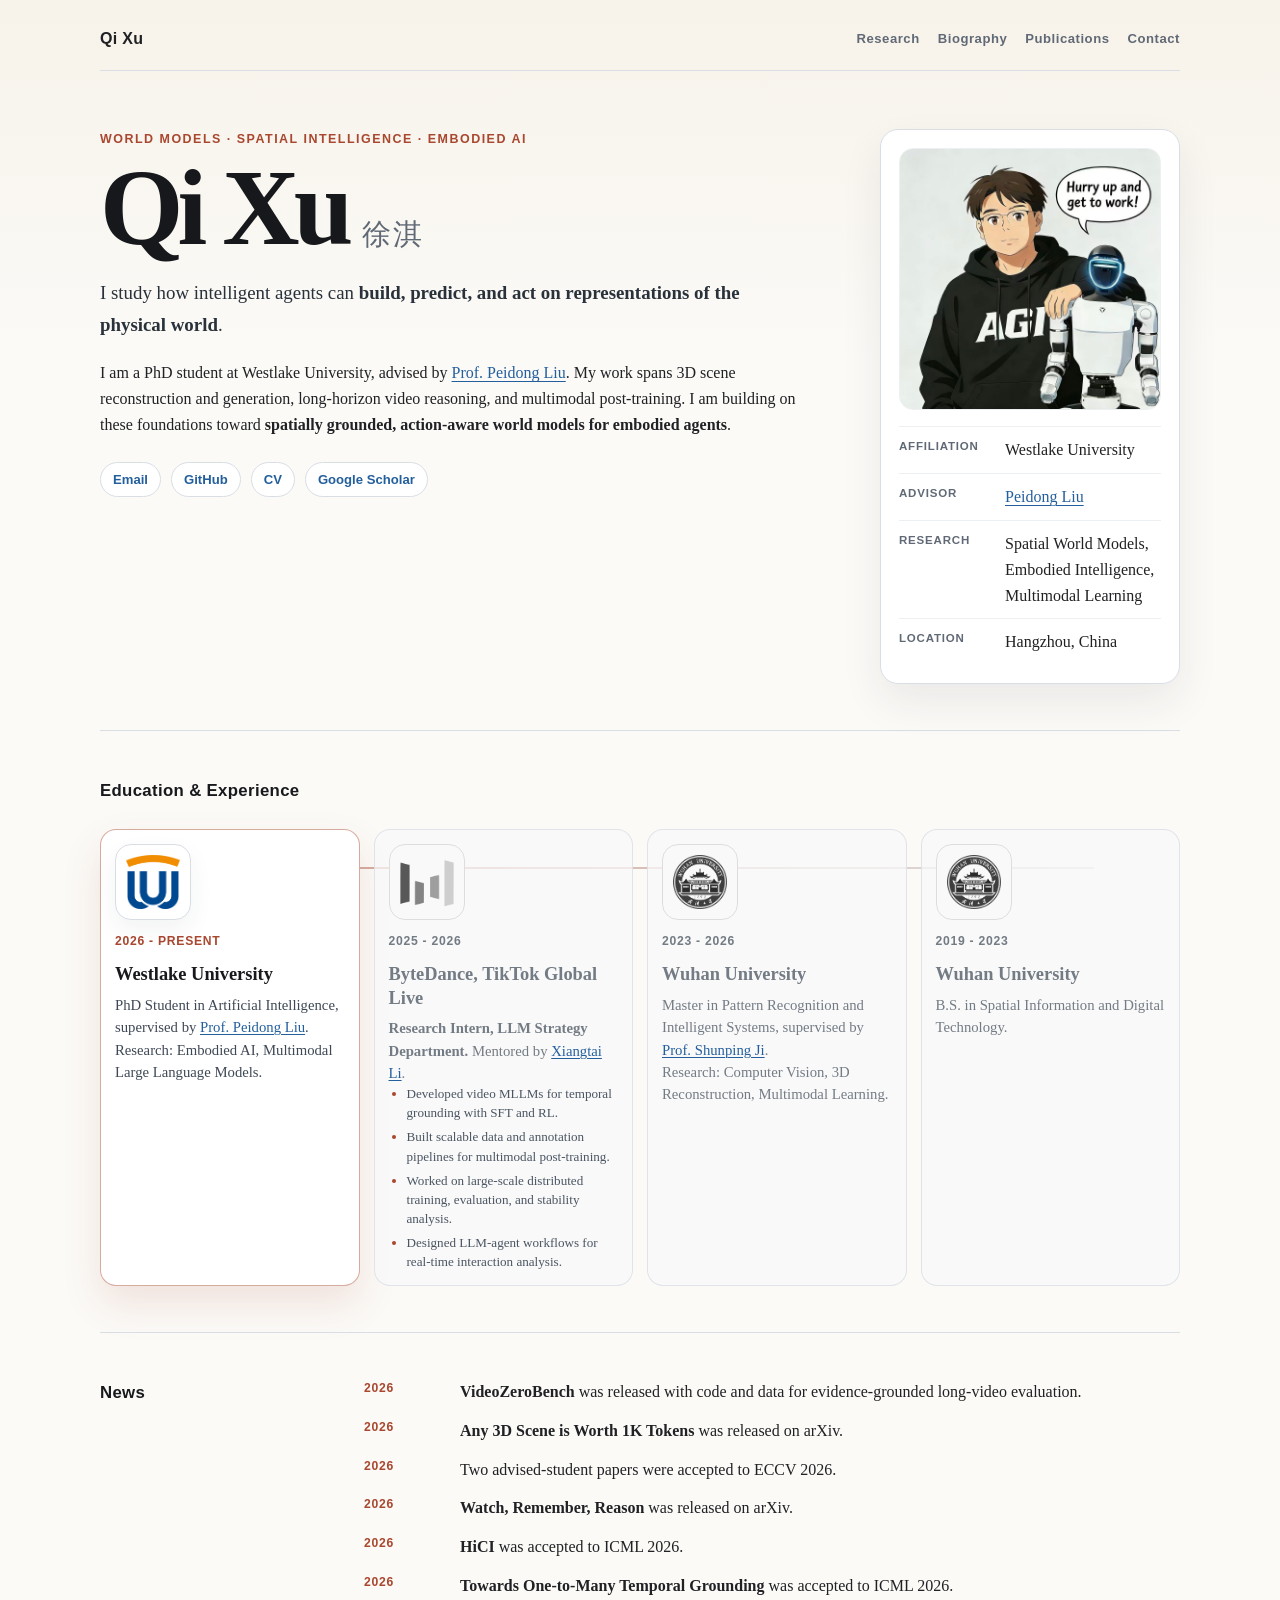
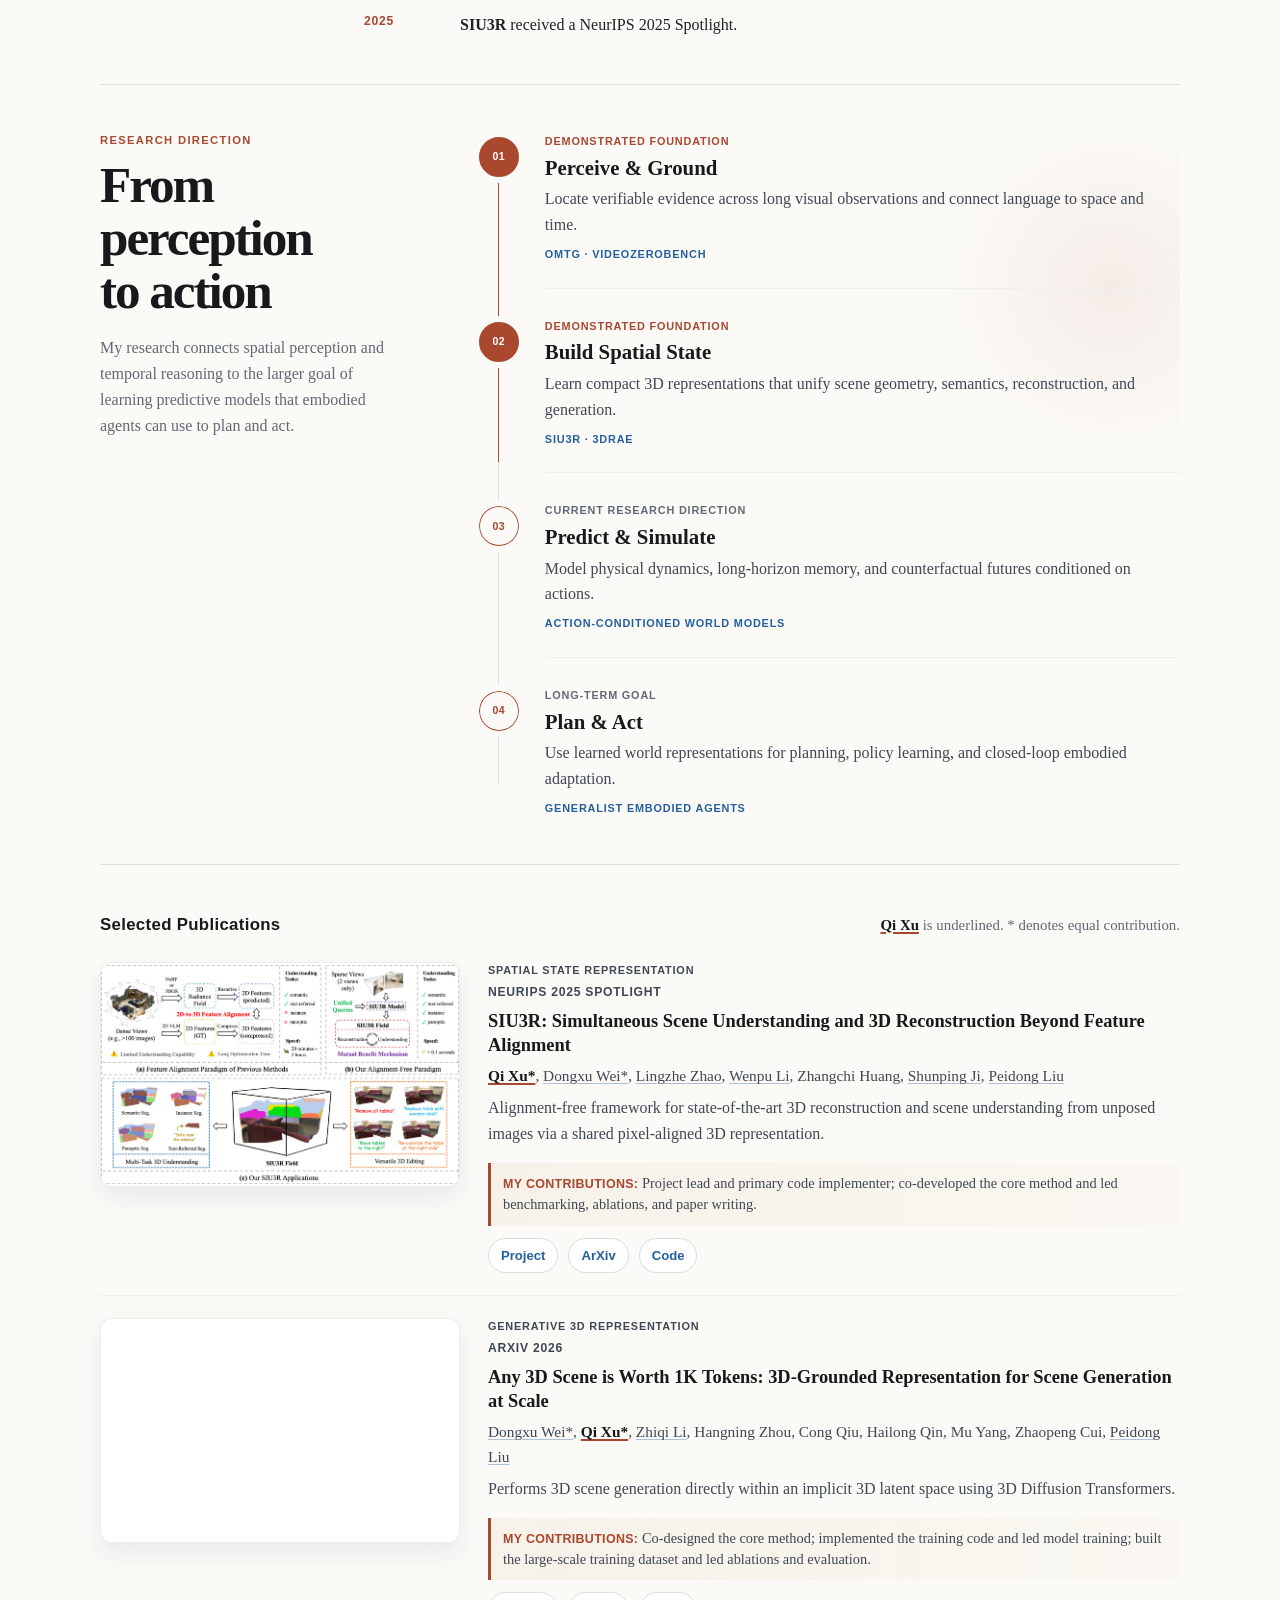
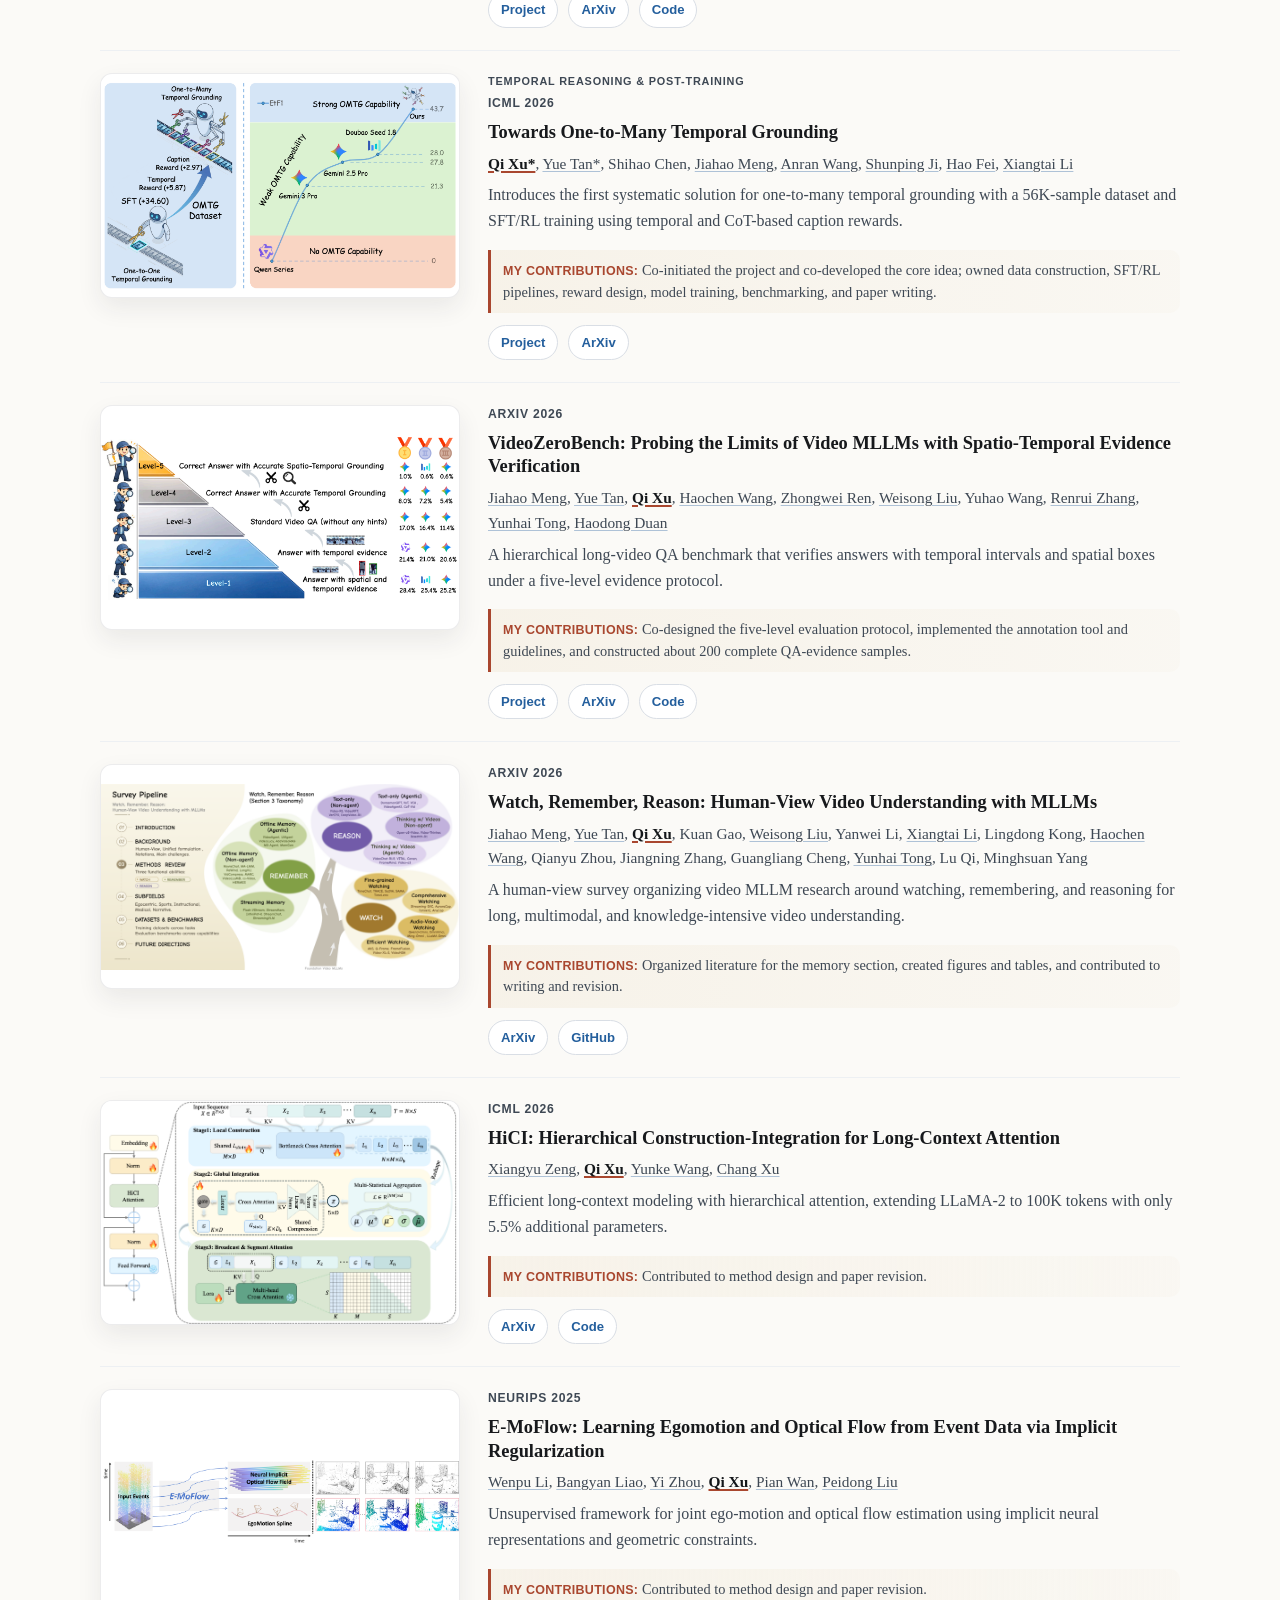
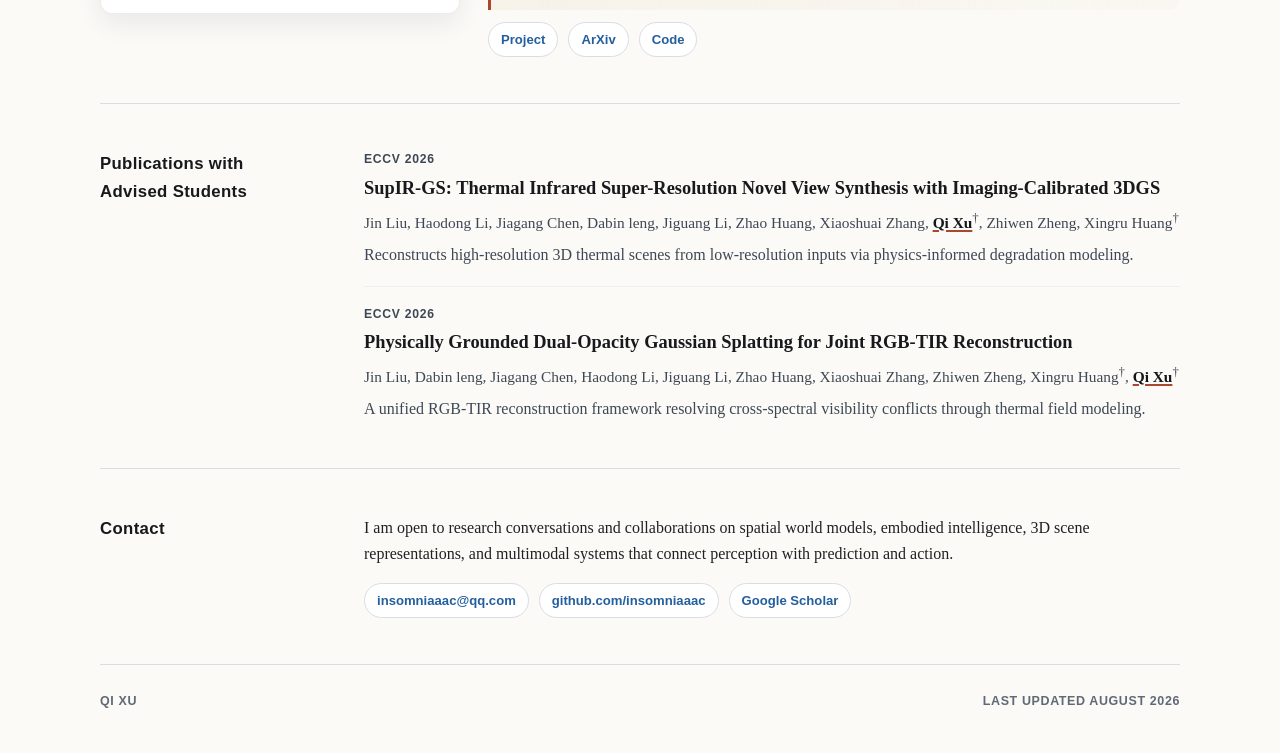
==== commit 3ec5020f: "Reframe research profile around world models" ====
--- a/index.html
+++ b/index.html
@@ -5,9 +5,9 @@
     <meta name="viewport" content="width=device-width, initial-scale=1">
     <meta
       name="description"
-      content="Qi Xu is a PhD student at Westlake University working on multimodal large language models, video reasoning, spatio-temporal grounding, post-training, and 3D vision."
+      content="Qi Xu is a PhD researcher working toward spatially grounded world models for embodied agents, with research spanning 3D scene representations, long-horizon video reasoning, and multimodal post-training."
     >
-    <title>Qi Xu</title>
+    <title>Qi Xu — World Models &amp; Embodied Intelligence</title>
     <link rel="icon" type="image/png" href="assets/favicon.png">
     <link rel="apple-touch-icon" href="assets/favicon.png">
     <link rel="stylesheet" href="styles.css">
@@ -16,6 +16,7 @@
     <header class="site-header">
       <a class="brand" href="#top">Qi Xu</a>
       <nav aria-label="Primary navigation">
+        <a href="#research">Research</a>
         <a href="#biography">Biography</a>
         <a href="#publications">Publications</a>
         <a href="#contact">Contact</a>
@@ -25,20 +26,18 @@
     <main class="page" id="top">
       <section class="intro section">
         <div class="intro-copy">
-          <p class="eyebrow">PhD Student in Artificial Intelligence</p>
+          <p class="eyebrow">World Models · Spatial Intelligence · Embodied AI</p>
           <h1>Qi Xu <span class="native-name">徐淇</span></h1>
           <p class="lead">
-            I am a PhD student at Westlake University, advised by
-            <a href="https://ethliup.github.io/">Prof. Peidong Liu</a>. My research focuses on
-            <strong>multimodal large language models</strong>, especially video reasoning,
-            spatio-temporal grounding, and post-training.
+            I study how intelligent agents can <strong>build, predict, and act on
+            representations of the physical world</strong>.
           </p>
           <p>
-            I am interested in building grounded multimodal systems that can find and
-            verify visual evidence, reason over long videos, and understand the spatial
-            structure of physical environments. My earlier work spans 3D reconstruction
-            and scene understanding. I received my master&apos;s and bachelor&apos;s degrees
-            from Wuhan University.
+            I am a PhD student at Westlake University, advised by
+            <a href="https://ethliup.github.io/">Prof. Peidong Liu</a>. My work spans
+            3D scene reconstruction and generation, long-horizon video reasoning, and
+            multimodal post-training. I am building on these foundations toward
+            <strong>spatially grounded, action-aware world models for embodied agents</strong>.
           </p>
           <div class="link-row" aria-label="Profile links">
             <a href="mailto:insomniaaac@qq.com">Email</a>
@@ -63,7 +62,7 @@
             </div>
             <div>
               <dt>Research</dt>
-              <dd>Video MLLMs, Spatio-Temporal Grounding, 3D Vision</dd>
+              <dd>Spatial World Models, Embodied Intelligence, Multimodal Learning</dd>
             </div>
             <div>
               <dt>Location</dt>
@@ -176,22 +175,51 @@
         </div>
       </section>
 
-      <section class="section compact-section" aria-labelledby="research-title">
+      <section class="section research-section" id="research" aria-labelledby="research-title">
         <div class="section-title">
-          <h2 id="research-title">Research Interests</h2>
-        </div>
-        <div class="interest-grid">
-          <article>
-            <h3>Multimodal Post-Training</h3>
-            <p>SFT and reinforcement learning for grounded multimodal reasoning, with verifiable task-specific rewards.</p>
-          </article>
-          <article>
-            <h3>Video Reasoning &amp; Grounding</h3>
-            <p>Long-video understanding, temporal localization, evidence verification, benchmark construction, and video agents.</p>
-          </article>
-          <article>
-            <h3>3D &amp; Spatial Intelligence</h3>
-            <p>Scene reconstruction, understanding, generation, and spatial representations grounded in physical environments.</p>
+          <p class="section-index">Research direction</p>
+          <h2 id="research-title">From perception to action</h2>
+          <p class="section-intro">
+            My research connects spatial perception and temporal reasoning to the larger
+            goal of learning predictive models that embodied agents can use to plan and act.
+          </p>
+        </div>
+        <div class="research-trajectory" aria-label="Research trajectory from perception to embodied action">
+          <article class="trajectory-step foundation">
+            <div class="trajectory-marker" aria-hidden="true">01</div>
+            <div>
+              <p class="trajectory-status">Demonstrated foundation</p>
+              <h3>Perceive &amp; Ground</h3>
+              <p>Locate verifiable evidence across long visual observations and connect language to space and time.</p>
+              <p class="trajectory-evidence">OMTG · VideoZeroBench</p>
+            </div>
+          </article>
+          <article class="trajectory-step foundation">
+            <div class="trajectory-marker" aria-hidden="true">02</div>
+            <div>
+              <p class="trajectory-status">Demonstrated foundation</p>
+              <h3>Build Spatial State</h3>
+              <p>Learn compact 3D representations that unify scene geometry, semantics, reconstruction, and generation.</p>
+              <p class="trajectory-evidence">SIU3R · 3DRAE</p>
+            </div>
+          </article>
+          <article class="trajectory-step direction">
+            <div class="trajectory-marker" aria-hidden="true">03</div>
+            <div>
+              <p class="trajectory-status">Current research direction</p>
+              <h3>Predict &amp; Simulate</h3>
+              <p>Model physical dynamics, long-horizon memory, and counterfactual futures conditioned on actions.</p>
+              <p class="trajectory-evidence">Action-conditioned world models</p>
+            </div>
+          </article>
+          <article class="trajectory-step direction">
+            <div class="trajectory-marker" aria-hidden="true">04</div>
+            <div>
+              <p class="trajectory-status">Long-term goal</p>
+              <h3>Plan &amp; Act</h3>
+              <p>Use learned world representations for planning, policy learning, and closed-loop embodied adaptation.</p>
+              <p class="trajectory-evidence">Generalist embodied agents</p>
+            </div>
           </article>
         </div>
       </section>
@@ -208,11 +236,12 @@
               <img src="assets/teasers/siu3r.png" alt="SIU3R teaser">
             </div>
             <div class="paper-body">
+              <p class="research-thread">Spatial state representation</p>
               <p class="venue">NeurIPS 2025 Spotlight</p>
               <h3>SIU3R: Simultaneous Scene Understanding and 3D Reconstruction Beyond Feature Alignment</h3>
               <p class="authors"><span class="me">Qi Xu*</span>, <a href="https://wswdx.github.io/">Dongxu Wei*</a>, <a href="https://lingzhezhao.github.io/">Lingzhe Zhao</a>, <a href="https://akawincent.github.io/">Wenpu Li</a>, Zhangchi Huang, <a href="https://gpcv.whu.edu.cn/">Shunping Ji</a>, <a href="https://ethliup.github.io/">Peidong Liu</a></p>
               <p>Alignment-free framework for state-of-the-art 3D reconstruction and scene understanding from unposed images via a shared pixel-aligned 3D representation.</p>
-              <p class="contribution"><strong>My contributions:</strong> Project lead, core idea contributor, and primary code implementer; led benchmarking, ablations, and paper writing.</p>
+              <p class="contribution"><strong>My contributions:</strong> Project lead and primary code implementer; co-developed the core method and led benchmarking, ablations, and paper writing.</p>
               <div class="paper-links">
                 <a href="https://insomniaaac.github.io/siu3r/">Project</a>
                 <a href="https://arxiv.org/abs/2507.02705">ArXiv</a>
@@ -226,11 +255,12 @@
               <img src="assets/teasers/omtg.png" alt="Towards One-to-Many Temporal Grounding teaser">
             </div>
             <div class="paper-body">
+              <p class="research-thread">Temporal reasoning &amp; post-training</p>
               <p class="venue">ICML 2026</p>
               <h3>Towards One-to-Many Temporal Grounding</h3>
               <p class="authors"><span class="me">Qi Xu*</span>, <a href="https://tangent0308.github.io/">Yue Tan*</a>, Shihao Chen, <a href="https://marinero4972.github.io/">Jiahao Meng</a>, <a href="https://sites.google.com/view/anranwang/home">Anran Wang</a>, <a href="https://gpcv.whu.edu.cn/">Shunping Ji</a>, <a href="https://haofei.vip/">Hao Fei</a>, <a href="https://lxtgh.github.io/">Xiangtai Li</a></p>
               <p>Introduces the first systematic solution for one-to-many temporal grounding with a 56K-sample dataset and SFT/RL training using temporal and CoT-based caption rewards.</p>
-              <p class="contribution"><strong>My contributions:</strong> Initiated the project and contributed the core idea; led data construction, SFT/RL pipelines, reward design, model training, benchmarking, and paper writing.</p>
+              <p class="contribution"><strong>My contributions:</strong> Co-initiated the project and co-developed the core idea; owned data construction, SFT/RL pipelines, reward design, model training, benchmarking, and paper writing.</p>
               <div class="paper-links">
                 <a href="https://insomniaaac.github.io/OMTG/">Project</a>
                 <a href="https://arxiv.org/abs/2606.06294">ArXiv</a>
@@ -245,11 +275,12 @@
               </video>
             </div>
             <div class="paper-body">
+              <p class="research-thread">Generative 3D representation</p>
               <p class="venue">arXiv 2026</p>
               <h3>Any 3D Scene is Worth 1K Tokens: 3D-Grounded Representation for Scene Generation at Scale</h3>
               <p class="authors"><a href="https://wswdx.github.io/">Dongxu Wei*</a>, <span class="me">Qi Xu*</span>, <a href="https://lizhiqi49.github.io/">Zhiqi Li</a>, Hangning Zhou, Cong Qiu, Hailong Qin, Mu Yang, Zhaopeng Cui, <a href="https://ethliup.github.io/">Peidong Liu</a></p>
               <p>Performs 3D scene generation directly within an implicit 3D latent space using 3D Diffusion Transformers.</p>
-              <p class="contribution"><strong>My contributions:</strong> Built large-scale datasets, conducted ablations and evaluation, and contributed to paper writing and revision.</p>
+              <p class="contribution"><strong>My contributions:</strong> Co-designed the core method; implemented the training code and led model training; built the large-scale training dataset and led ablations and evaluation.</p>
               <div class="paper-links">
                 <a href="https://wswdx.github.io/3DRAE">Project</a>
                 <a href="https://arxiv.org/abs/2604.11331">ArXiv</a>
@@ -357,9 +388,9 @@
         </div>
         <div>
           <p>
-            I am open to research conversations and collaborations on embodied AI,
-            multimodal reasoning, 3D Vision, and vision-language systems that connect
-            perception with action.
+            I am open to research conversations and collaborations on spatial world
+            models, embodied intelligence, 3D scene representations, and multimodal
+            systems that connect perception with prediction and action.
           </p>
           <div class="contact-links">
             <a href="mailto:insomniaaac@qq.com">insomniaaac@qq.com</a>
@@ -372,7 +403,7 @@
 
     <footer class="footer">
       <span>Qi Xu</span>
-      <span>Last updated July 2026</span>
+      <span>Last updated August 2026</span>
     </footer>
   </body>
 </html>
--- a/styles.css
+++ b/styles.css
@@ -174,7 +174,7 @@
 .compact-papers,
 .career-list,
 .news-list,
-.interest-grid {
+.research-trajectory {
   min-width: 0;
 }
 
@@ -280,6 +280,148 @@
   gap: clamp(26px, 5vw, 70px);
 }
 
+.research-section {
+  position: relative;
+  display: grid;
+  grid-template-columns: minmax(220px, 0.72fr) minmax(0, 1.72fr);
+  gap: clamp(34px, 6vw, 82px);
+  overflow: hidden;
+}
+
+.research-section::after {
+  position: absolute;
+  z-index: -1;
+  top: 22px;
+  right: -110px;
+  width: 360px;
+  height: 360px;
+  content: "";
+  background: radial-gradient(circle, rgba(169, 71, 47, 0.08), transparent 67%);
+  border-radius: 50%;
+  pointer-events: none;
+}
+
+.section-index {
+  margin-bottom: 10px;
+  color: var(--accent);
+  font-family: "Avenir Next", "Optima", sans-serif;
+  font-size: 0.7rem;
+  font-weight: 800;
+  letter-spacing: 0.12em;
+  text-transform: uppercase;
+}
+
+.research-section h2 {
+  max-width: 260px;
+  font-family: "Iowan Old Style", "Palatino Linotype", "Book Antiqua", Georgia, serif;
+  font-size: clamp(2rem, 4vw, 3.4rem);
+  line-height: 1.03;
+  letter-spacing: -0.04em;
+}
+
+.section-intro {
+  max-width: 320px;
+  margin-top: 18px;
+  margin-bottom: 0;
+  color: var(--muted);
+}
+
+.research-trajectory {
+  position: relative;
+  display: grid;
+}
+
+.research-trajectory::before {
+  position: absolute;
+  top: 34px;
+  bottom: 34px;
+  left: 25px;
+  width: 1px;
+  content: "";
+  background: linear-gradient(var(--accent) 0 48%, var(--line) 48% 100%);
+}
+
+.trajectory-step {
+  position: relative;
+  display: grid;
+  grid-template-columns: 52px minmax(0, 1fr);
+  gap: 20px;
+  min-width: 0;
+  padding: 0 0 27px;
+}
+
+.trajectory-step:last-child {
+  padding-bottom: 0;
+}
+
+.trajectory-step > div:last-child {
+  padding: 2px 0 24px;
+  border-bottom: 1px solid var(--soft-line);
+}
+
+.trajectory-step:last-child > div:last-child {
+  padding-bottom: 0;
+  border-bottom: 0;
+}
+
+.trajectory-marker {
+  position: relative;
+  z-index: 1;
+  display: grid;
+  width: 52px;
+  height: 52px;
+  color: #fff;
+  background: var(--accent);
+  border: 6px solid var(--bg);
+  border-radius: 50%;
+  place-items: center;
+  font-family: "Avenir Next", "Optima", sans-serif;
+  font-size: 0.66rem;
+  font-weight: 800;
+  letter-spacing: 0.05em;
+}
+
+.trajectory-step.direction .trajectory-marker {
+  color: var(--accent);
+  background: var(--bg);
+  box-shadow: inset 0 0 0 1px var(--accent);
+}
+
+.trajectory-status,
+.trajectory-evidence,
+.research-thread {
+  font-family: "Avenir Next", "Optima", sans-serif;
+  font-size: 0.68rem;
+  font-weight: 800;
+  letter-spacing: 0.075em;
+  text-transform: uppercase;
+}
+
+.trajectory-status {
+  margin-bottom: 4px;
+  color: var(--accent);
+}
+
+.trajectory-step.direction .trajectory-status {
+  color: var(--muted);
+}
+
+.trajectory-step h3 {
+  margin-bottom: 5px;
+  font-size: 1.3rem;
+}
+
+.trajectory-step p:not(.trajectory-status):not(.trajectory-evidence) {
+  max-width: 600px;
+  margin-bottom: 8px;
+  color: #3e4854;
+}
+
+.trajectory-evidence {
+  margin-bottom: 0;
+  color: var(--blue);
+}
+
 #biography.compact-section {
   grid-template-columns: 1fr;
   gap: 24px;
@@ -440,27 +582,12 @@
   margin-bottom: 0;
 }
 
-.interest-grid {
-  display: grid;
-  grid-template-columns: repeat(3, minmax(0, 1fr));
-  gap: 16px;
-}
-
-.interest-grid article {
-  padding: 18px;
-  background: #fff;
-  border: 1px solid var(--line);
-  border-radius: 14px;
-}
-
-.interest-grid p,
 .paper p,
 .compact-papers p,
 .timeline p {
   color: #3e4854;
 }
 
-.interest-grid p,
 .paper p:last-child,
 .compact-papers p:last-child,
 .timeline p:last-child {
@@ -477,23 +604,23 @@
 }
 
 .paper-omtg {
+  order: 3;
+}
+
+.paper-videozero {
+  order: 4;
+}
+
+.paper-watch {
+  order: 5;
+}
+
+.paper-hici {
+  order: 6;
+}
+
+.paper-3drae {
   order: 2;
-}
-
-.paper-videozero {
-  order: 3;
-}
-
-.paper-watch {
-  order: 4;
-}
-
-.paper-hici {
-  order: 5;
-}
-
-.paper-3drae {
-  order: 6;
 }
 
 .paper-emoflow {
@@ -589,6 +716,11 @@
 
 .venue {
   margin-bottom: 7px;
+}
+
+.research-thread {
+  margin-bottom: 4px;
+  color: var(--blue);
 }
 
 .authors {
@@ -697,6 +829,7 @@
 @media (max-width: 820px) {
   .intro,
   .compact-section,
+  .research-section,
   .two-column {
     grid-template-columns: 1fr;
   }
@@ -705,8 +838,9 @@
     max-width: 440px;
   }
 
-  .interest-grid {
-    grid-template-columns: 1fr;
+  .research-section h2,
+  .section-intro {
+    max-width: 620px;
   }
 
   .career-list {
@@ -768,7 +902,7 @@
   .news-list,
   .timeline,
   .compact-papers,
-  .interest-grid {
+  .research-trajectory {
     width: 100%;
     max-width: 100%;
   }
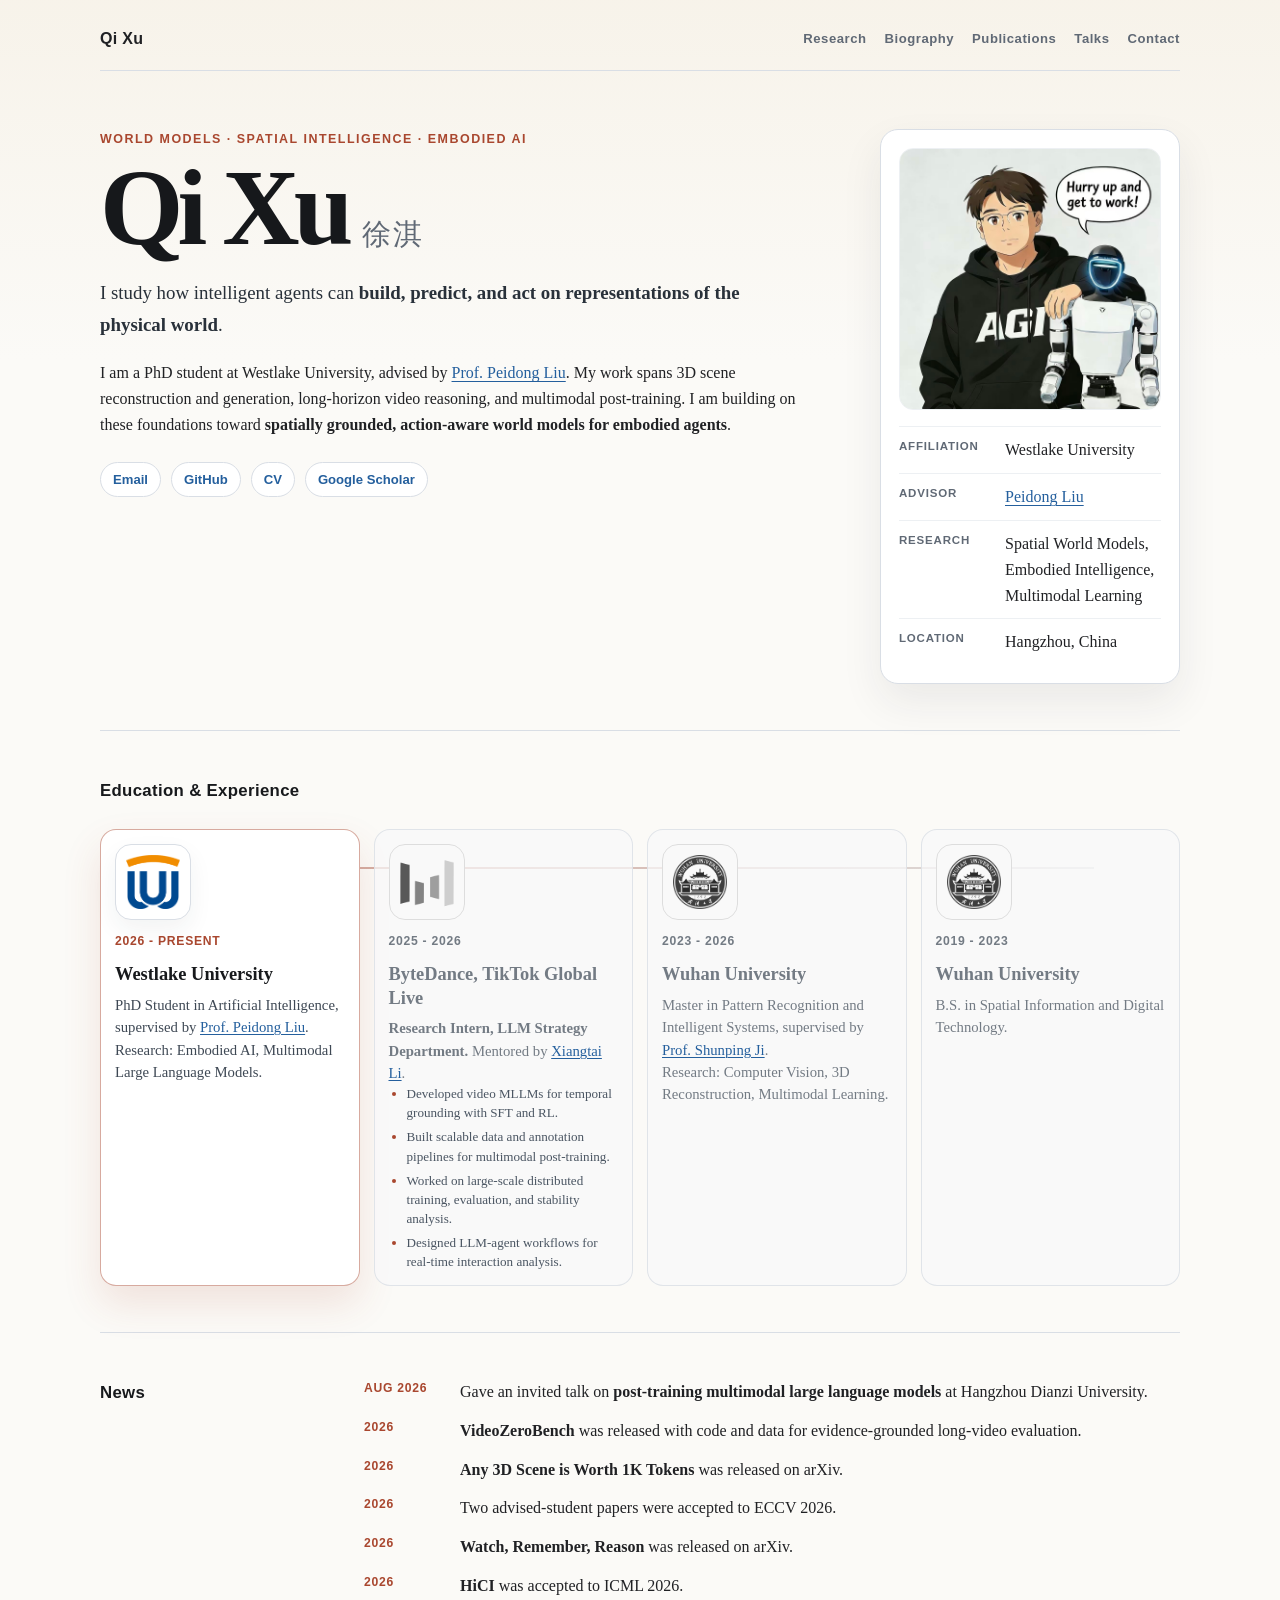
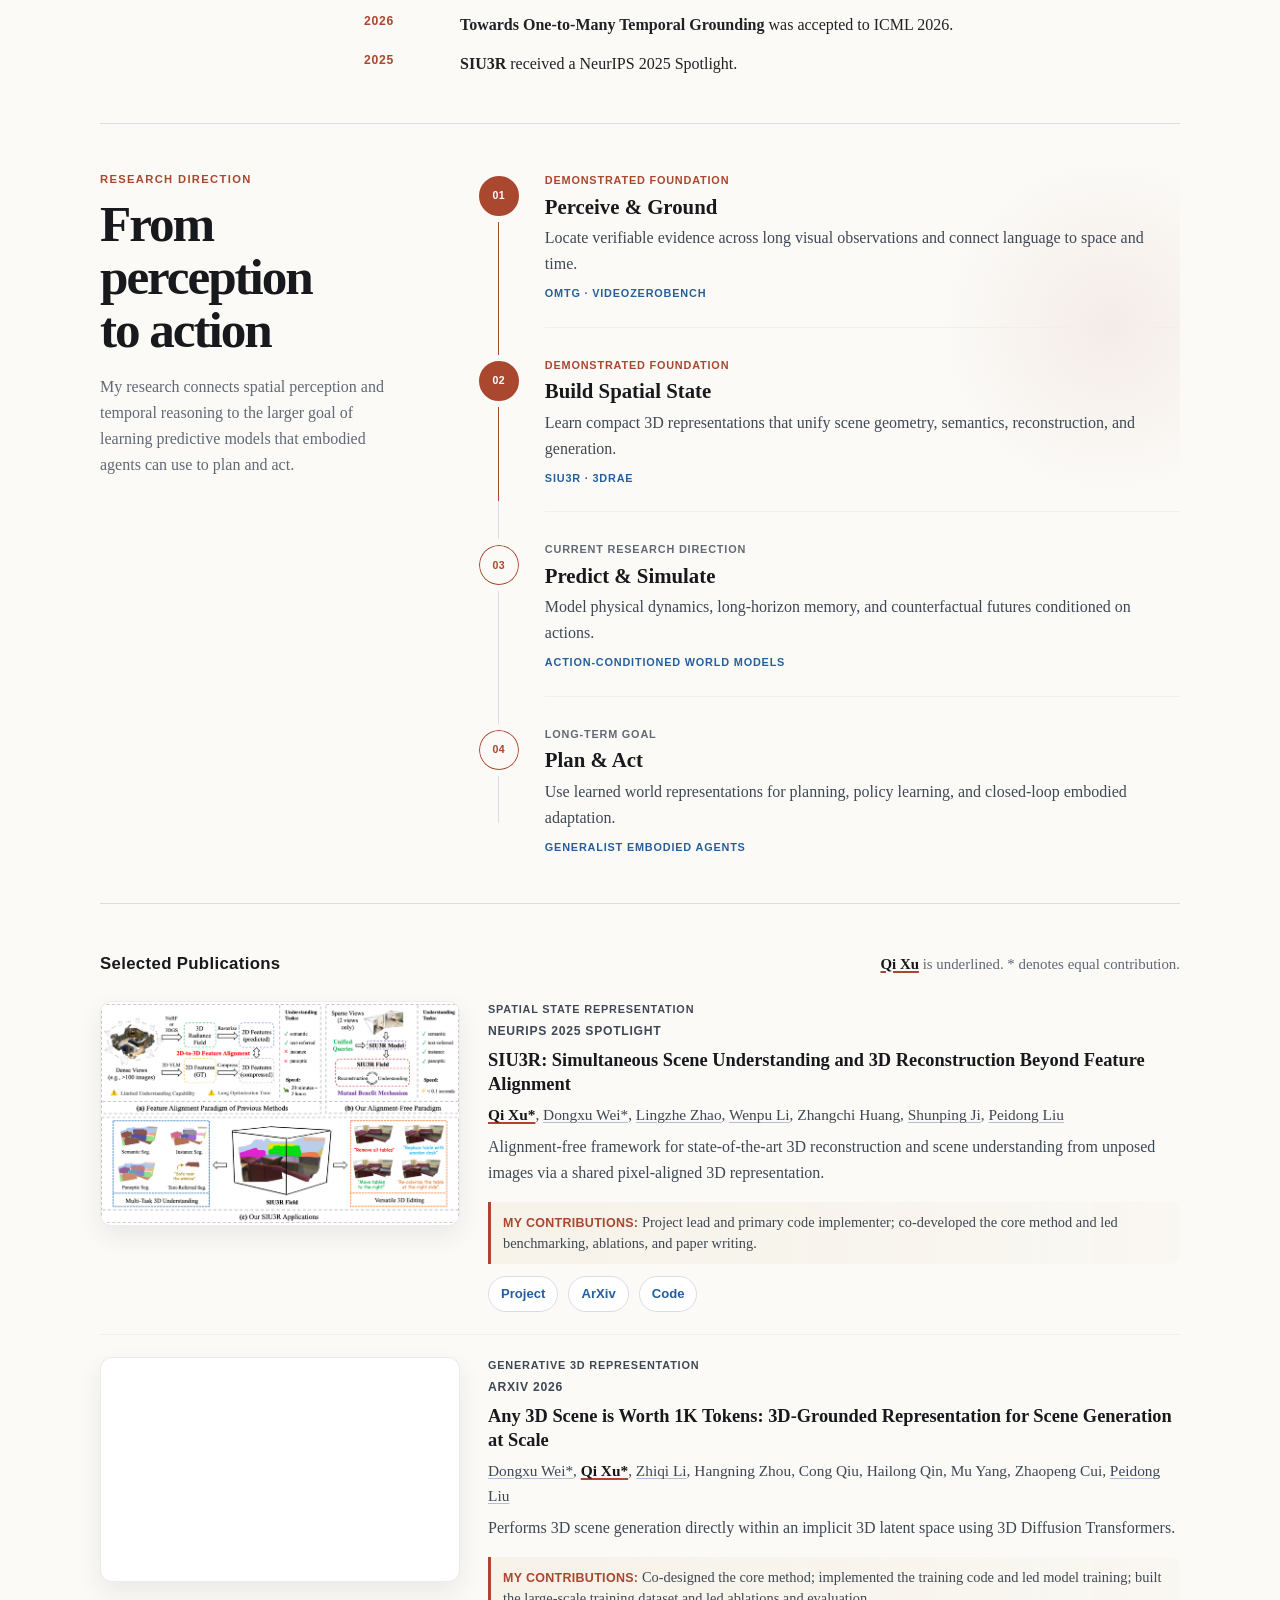
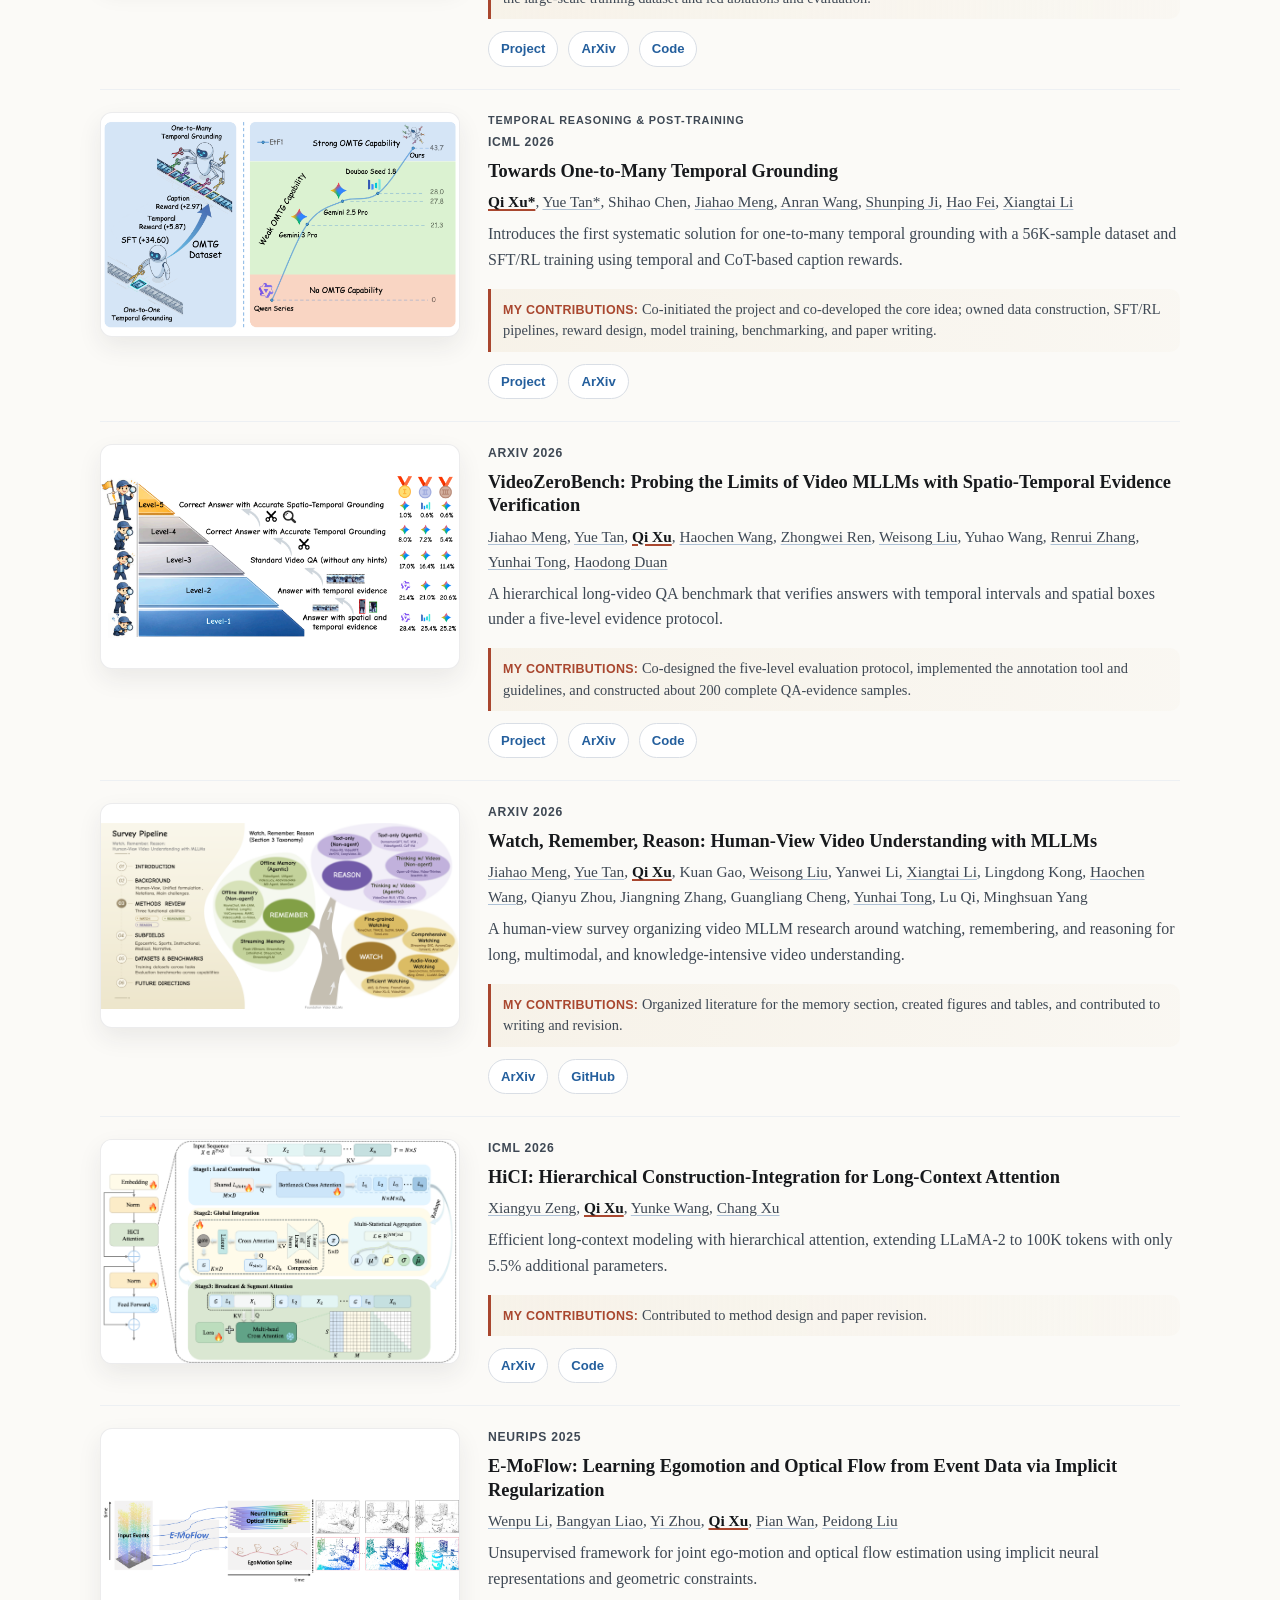
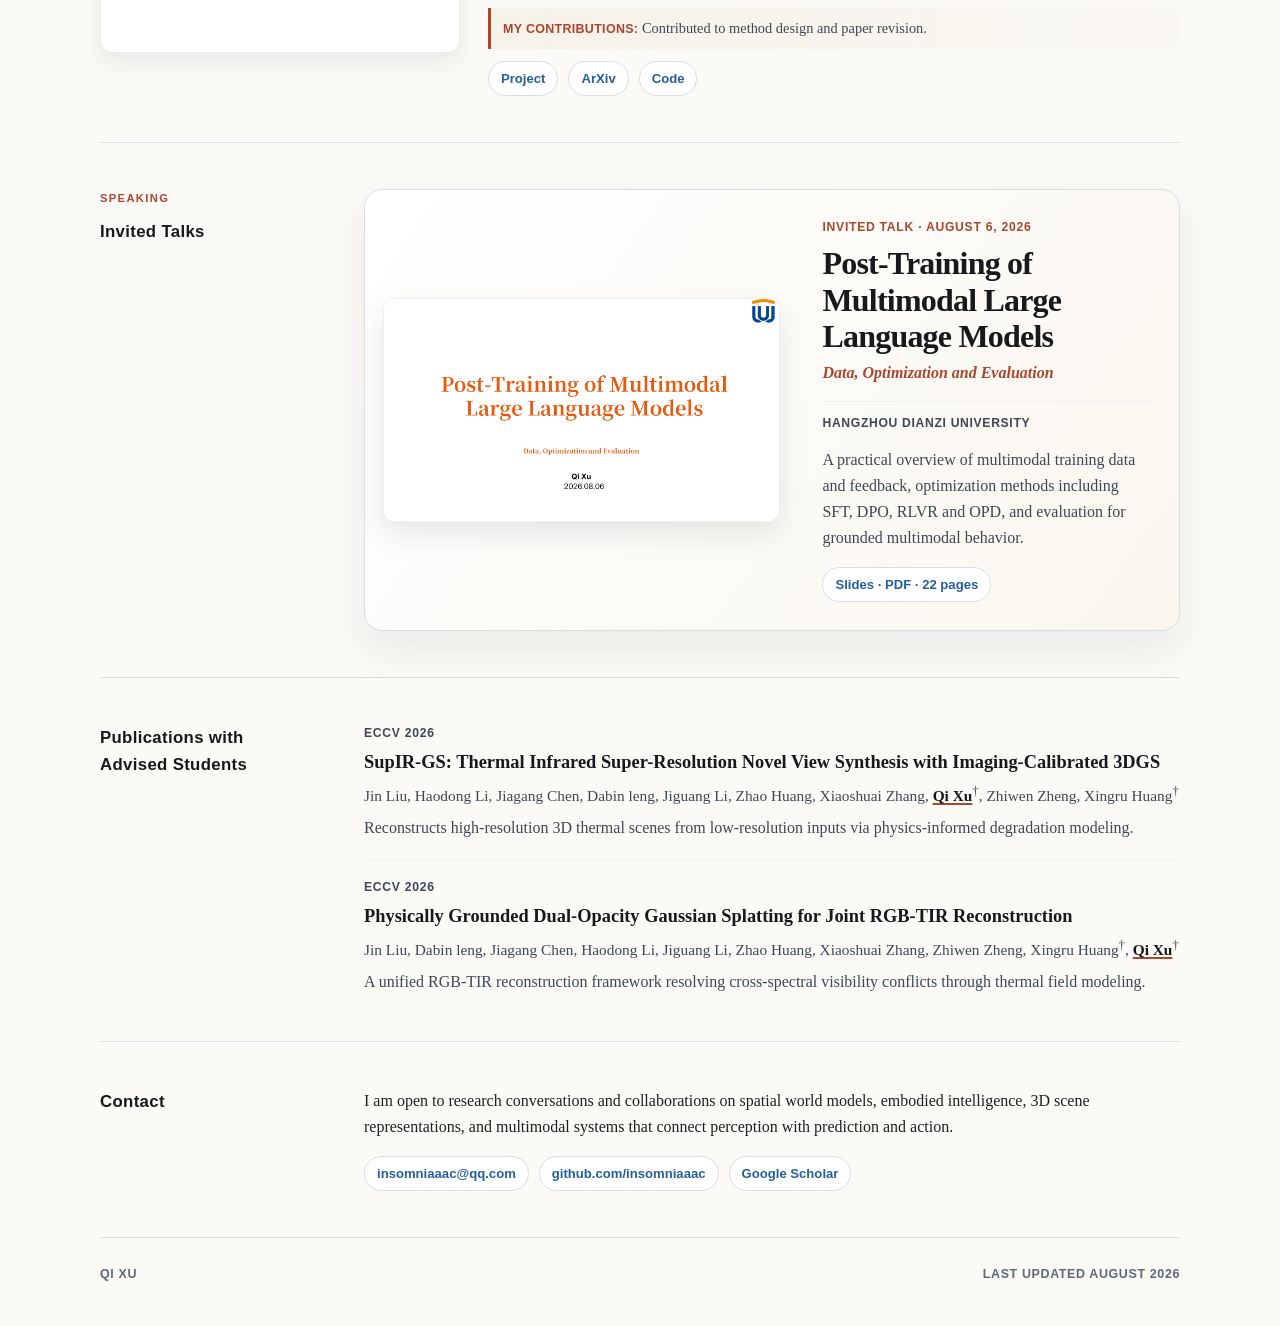
==== commit 793344d4: "Add invited talk and slides" ====
--- a/index.html
+++ b/index.html
@@ -19,6 +19,7 @@
         <a href="#research">Research</a>
         <a href="#biography">Biography</a>
         <a href="#publications">Publications</a>
+        <a href="#talks">Talks</a>
         <a href="#contact">Contact</a>
       </nav>
     </header>
@@ -145,6 +146,10 @@
         </div>
         <div class="news-list">
           <article>
+            <time datetime="2026-08-06">Aug 2026</time>
+            <p>Gave an invited talk on <strong>post-training multimodal large language models</strong> at Hangzhou Dianzi University.</p>
+          </article>
+          <article>
             <time>2026</time>
             <p><strong>VideoZeroBench</strong> was released with code and data for evidence-grounded long-video evaluation.</p>
           </article>
@@ -359,6 +364,32 @@
             </div>
           </article>
         </div>
+      </section>
+
+      <section class="section two-column talk-section" id="talks" aria-labelledby="talks-title">
+        <div class="section-title">
+          <p class="section-index">Speaking</p>
+          <h2 id="talks-title">Invited Talks</h2>
+        </div>
+        <article class="talk-feature">
+          <a class="talk-cover" href="assets/talks/mllm-posttraining-hdu.pdf" aria-label="Open slides for Post-Training of Multimodal Large Language Models">
+            <img src="assets/talks/mllm-posttraining-hdu-cover.png" alt="Title slide for Post-Training of Multimodal Large Language Models">
+          </a>
+          <div class="talk-body">
+            <p class="venue">Invited Talk · August 6, 2026</p>
+            <h3>Post-Training of Multimodal Large Language Models</h3>
+            <p class="talk-subtitle">Data, Optimization and Evaluation</p>
+            <p class="talk-host">Hangzhou Dianzi University</p>
+            <p>
+              A practical overview of multimodal training data and feedback, optimization
+              methods including SFT, DPO, RLVR and OPD, and evaluation for grounded
+              multimodal behavior.
+            </p>
+            <div class="paper-links">
+              <a href="assets/talks/mllm-posttraining-hdu.pdf">Slides · PDF · 22 pages</a>
+            </div>
+          </div>
+        </article>
       </section>
 
       <section class="section two-column" aria-labelledby="advised-publications-title">
--- a/styles.css
+++ b/styles.css
@@ -778,6 +778,82 @@
   gap: clamp(26px, 5vw, 70px);
 }
 
+.talk-section {
+  align-items: start;
+}
+
+.talk-feature {
+  display: grid;
+  grid-template-columns: minmax(280px, 1.08fr) minmax(0, 0.92fr);
+  gap: clamp(22px, 4vw, 42px);
+  min-width: 0;
+  padding: 18px;
+  overflow: hidden;
+  background:
+    linear-gradient(125deg, rgba(255, 255, 255, 0.98), rgba(250, 246, 238, 0.94)),
+    var(--paper);
+  border: 1px solid var(--line);
+  border-radius: 18px;
+  box-shadow: var(--shadow);
+}
+
+.talk-cover {
+  display: block;
+  align-self: center;
+  overflow: hidden;
+  background: #fff;
+  border: 1px solid var(--soft-line);
+  border-radius: 12px;
+  box-shadow: 0 12px 28px rgba(33, 43, 54, 0.1);
+}
+
+.talk-cover img {
+  display: block;
+  width: 100%;
+  aspect-ratio: 16 / 9;
+  object-fit: cover;
+  transition: transform 220ms ease;
+}
+
+.talk-cover:hover img {
+  transform: scale(1.018);
+}
+
+.talk-body {
+  align-self: center;
+  min-width: 0;
+  padding: 10px 8px 10px 0;
+}
+
+.talk-body h3 {
+  margin-bottom: 6px;
+  font-size: clamp(1.45rem, 2.5vw, 2.05rem);
+  line-height: 1.14;
+  letter-spacing: -0.025em;
+}
+
+.talk-body > p:not(.venue) {
+  color: #3e4854;
+}
+
+.talk-subtitle {
+  margin-bottom: 15px;
+  color: var(--accent) !important;
+  font-style: italic;
+  font-weight: 700;
+}
+
+.talk-host {
+  margin-bottom: 13px;
+  padding-top: 12px;
+  font-family: "Avenir Next", "Optima", sans-serif;
+  font-size: 0.76rem;
+  font-weight: 800;
+  letter-spacing: 0.055em;
+  text-transform: uppercase;
+  border-top: 1px solid var(--soft-line);
+}
+
 .timeline {
   display: grid;
   gap: 18px;
@@ -841,6 +917,18 @@
   .research-section h2,
   .section-intro {
     max-width: 620px;
+  }
+
+  .talk-feature {
+    grid-template-columns: 1fr;
+  }
+
+  .talk-cover {
+    max-width: 680px;
+  }
+
+  .talk-body {
+    padding: 4px 4px 8px;
   }
 
   .career-list {
@@ -902,7 +990,9 @@
   .news-list,
   .timeline,
   .compact-papers,
-  .research-trajectory {
+  .research-trajectory,
+  .talk-feature,
+  .talk-body {
     width: 100%;
     max-width: 100%;
   }
@@ -911,6 +1001,8 @@
   .intro-copy p,
   .authors,
   .paper h3,
+  .talk-body h3,
+  .talk-body p,
   .compact-papers h3,
   .compact-papers p {
     overflow-wrap: anywhere;
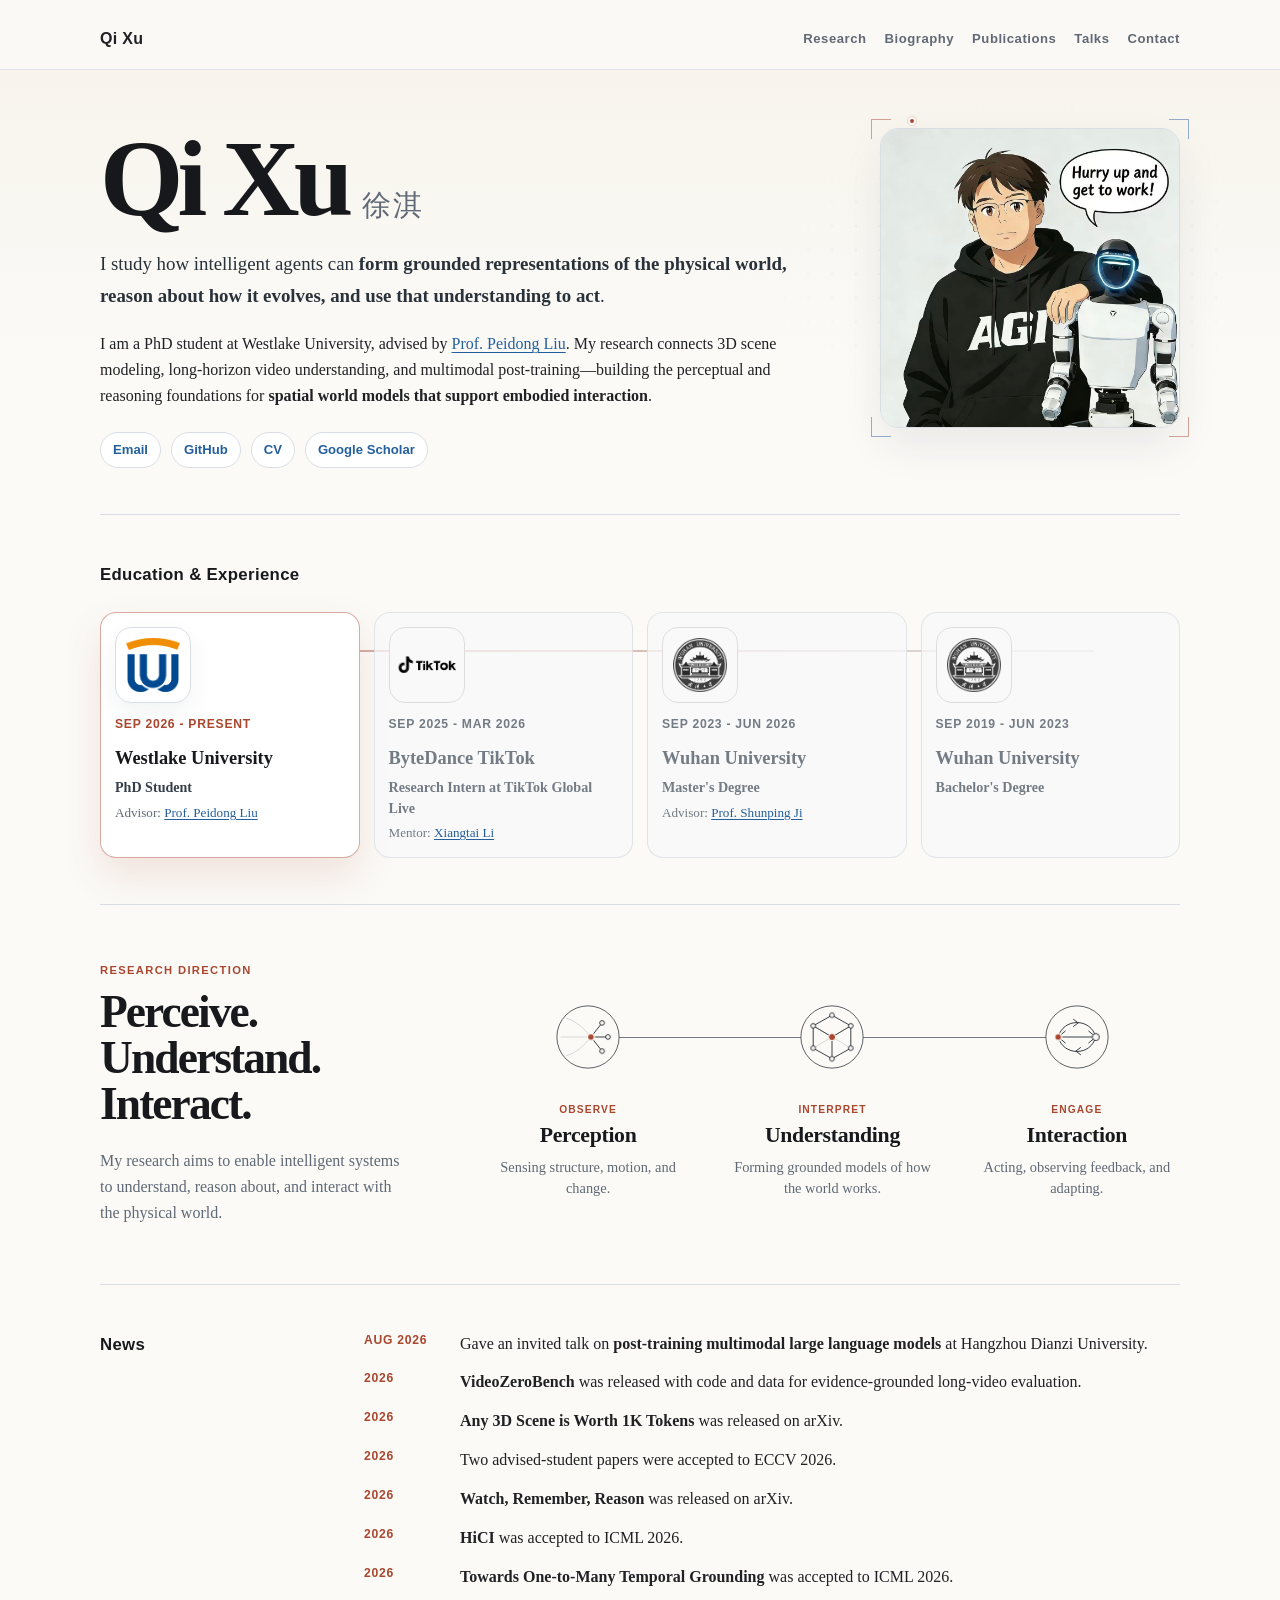
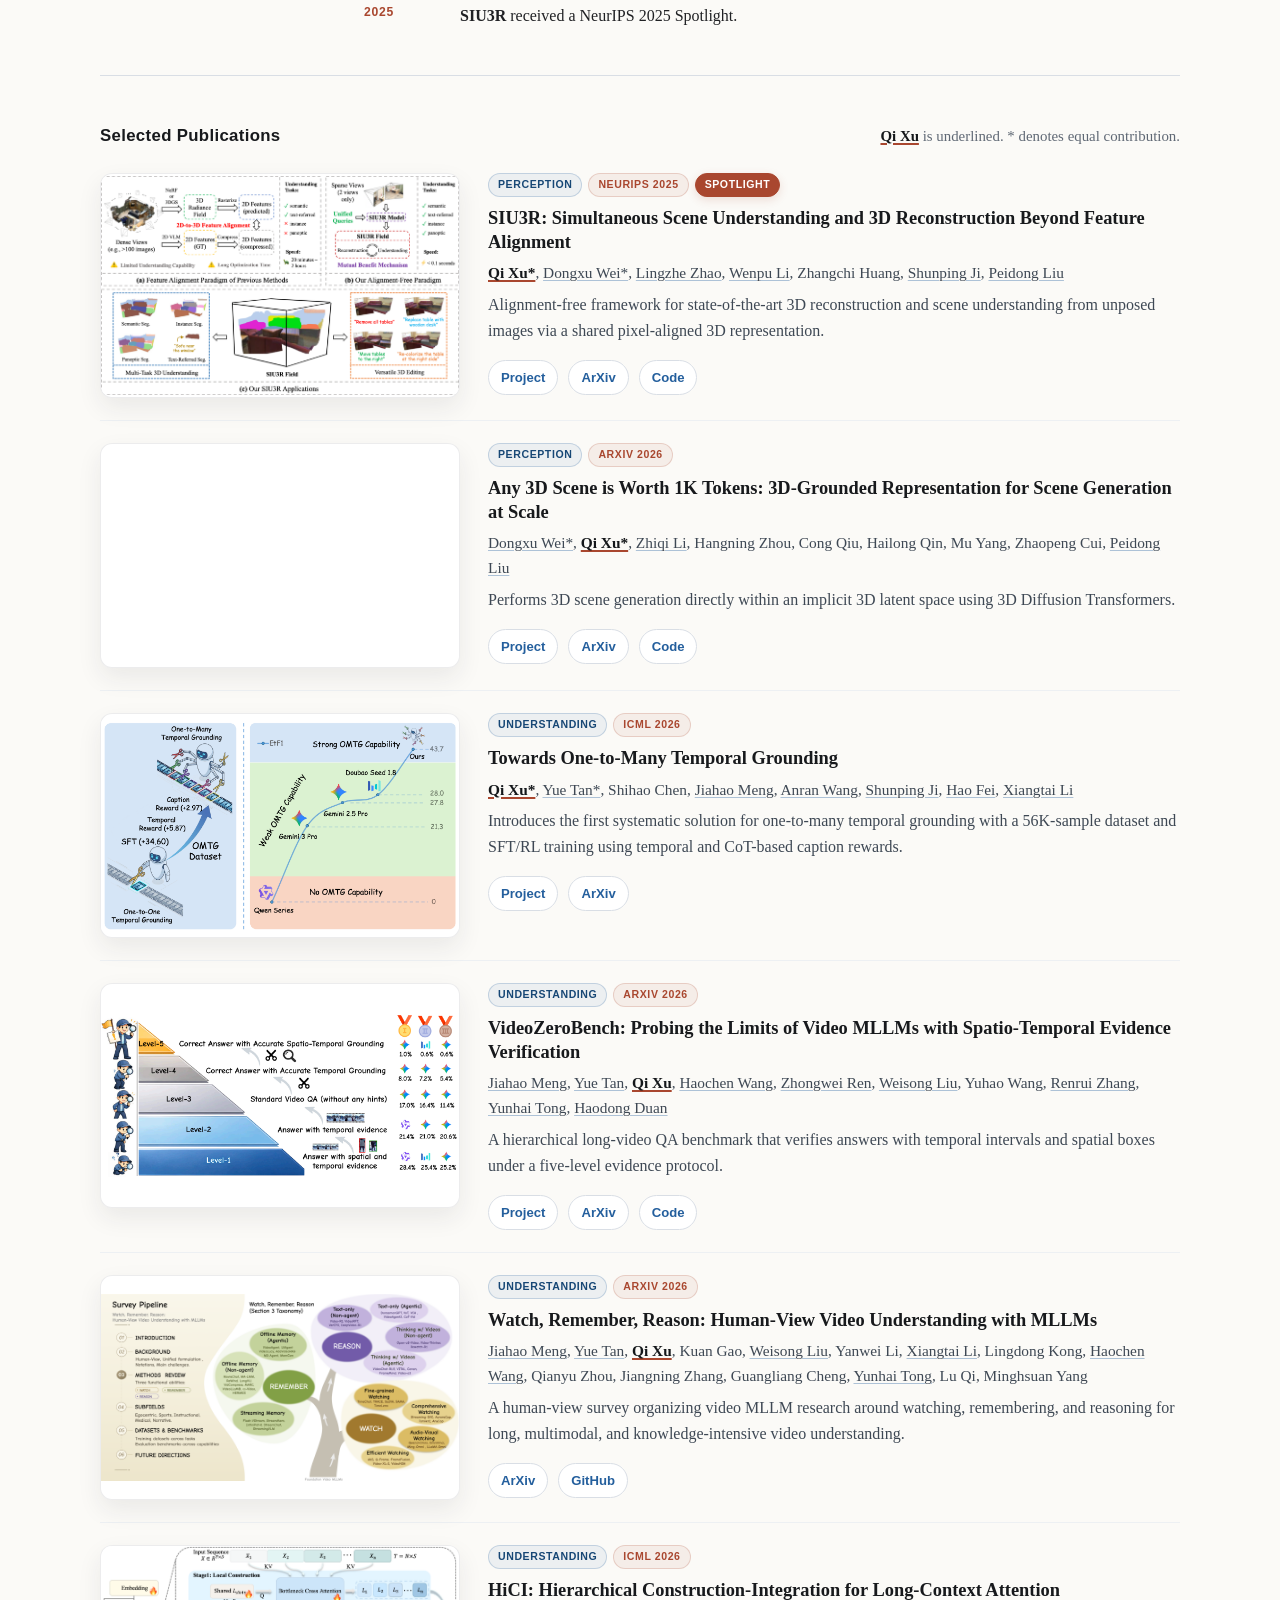
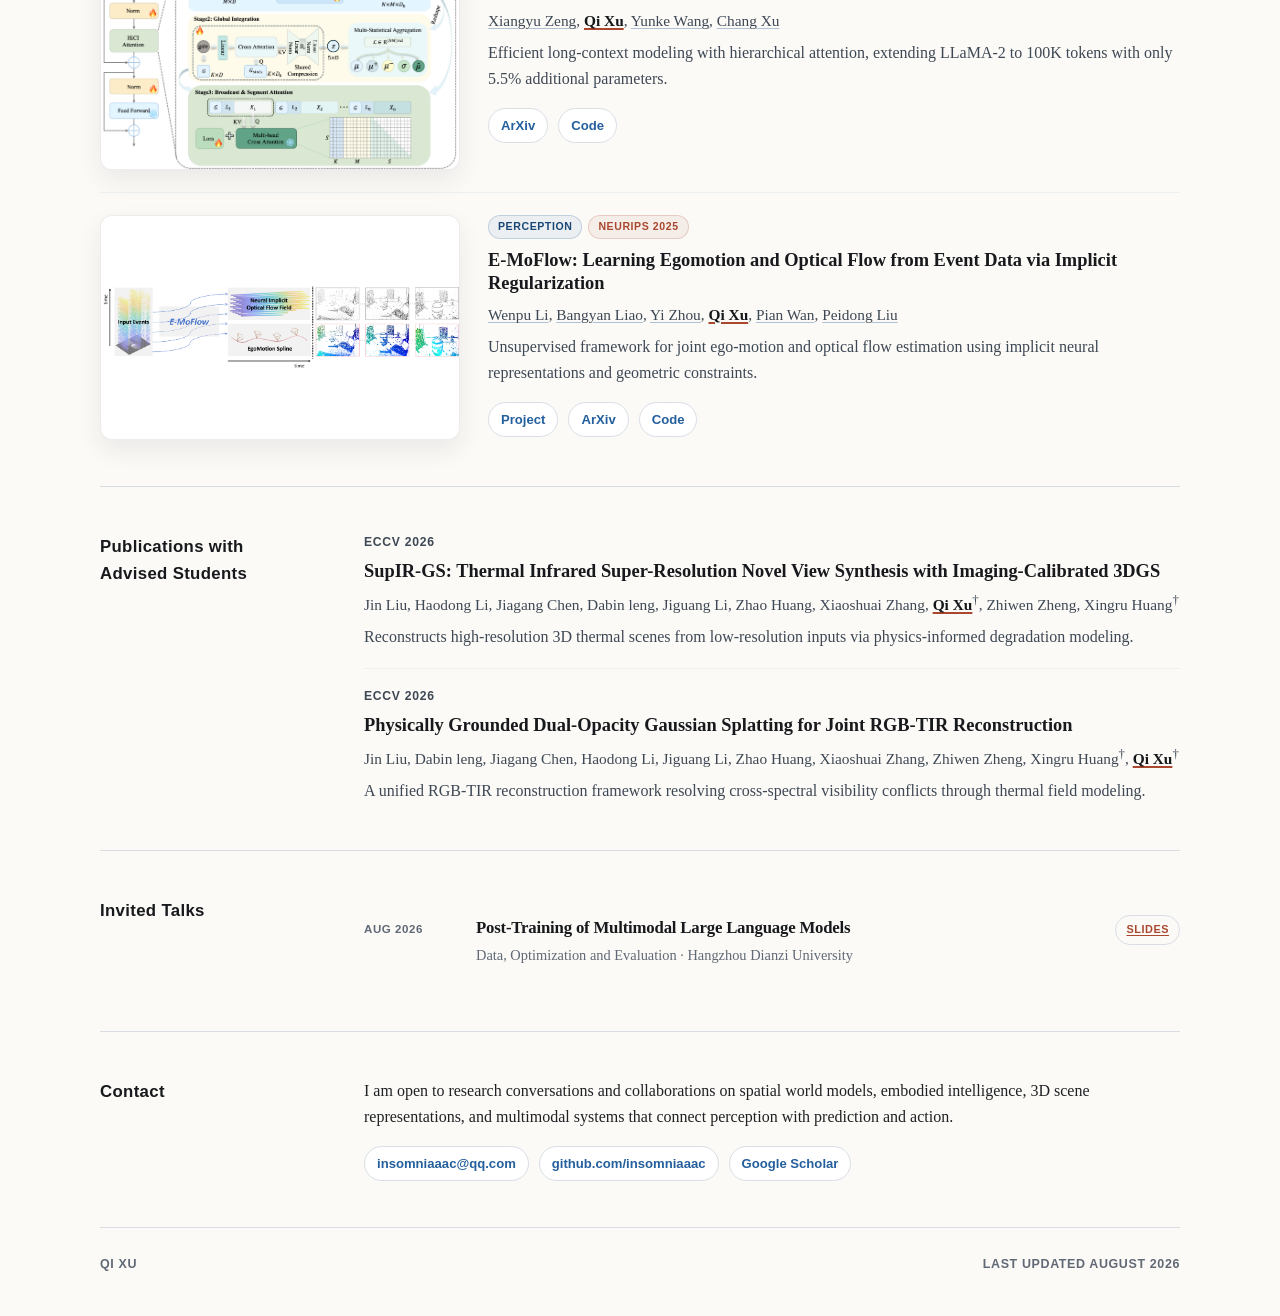
==== commit d538766f: "Update application implementation and configuration" ====
--- a/index.html
+++ b/index.html
@@ -5,14 +5,15 @@
     <meta name="viewport" content="width=device-width, initial-scale=1">
     <meta
       name="description"
-      content="Qi Xu is a PhD researcher working toward spatially grounded world models for embodied agents, with research spanning 3D scene representations, long-horizon video reasoning, and multimodal post-training."
+      content="Qi Xu studies grounded representations and reasoning for spatial world models and embodied interaction."
     >
-    <title>Qi Xu — World Models &amp; Embodied Intelligence</title>
+    <title>Qi Xu</title>
     <link rel="icon" type="image/png" href="assets/favicon.png">
     <link rel="apple-touch-icon" href="assets/favicon.png">
     <link rel="stylesheet" href="styles.css">
   </head>
   <body>
+    <div class="scroll-progress" aria-hidden="true"><span></span></div>
     <header class="site-header">
       <a class="brand" href="#top">Qi Xu</a>
       <nav aria-label="Primary navigation">
@@ -27,18 +28,18 @@
     <main class="page" id="top">
       <section class="intro section">
         <div class="intro-copy">
-          <p class="eyebrow">World Models · Spatial Intelligence · Embodied AI</p>
           <h1>Qi Xu <span class="native-name">徐淇</span></h1>
           <p class="lead">
-            I study how intelligent agents can <strong>build, predict, and act on
-            representations of the physical world</strong>.
+            I study how intelligent agents can <strong>form grounded representations
+            of the physical world, reason about how it evolves, and use that
+            understanding to act</strong>.
           </p>
           <p>
             I am a PhD student at Westlake University, advised by
-            <a href="https://ethliup.github.io/">Prof. Peidong Liu</a>. My work spans
-            3D scene reconstruction and generation, long-horizon video reasoning, and
-            multimodal post-training. I am building on these foundations toward
-            <strong>spatially grounded, action-aware world models for embodied agents</strong>.
+            <a href="https://ethliup.github.io/">Prof. Peidong Liu</a>. My research
+            connects 3D scene modeling, long-horizon video understanding, and
+            multimodal post-training—building the perceptual and reasoning foundations
+            for <strong>spatial world models that support embodied interaction</strong>.
           </p>
           <div class="link-row" aria-label="Profile links">
             <a href="mailto:insomniaaac@qq.com">Email</a>
@@ -48,28 +49,8 @@
           </div>
         </div>
 
-        <aside class="profile-card" aria-label="Profile summary">
-          <div class="portrait-placeholder">
-            <img src="assets/avatar.jpg" alt="Qi Xu portrait">
-          </div>
-          <dl>
-            <div>
-              <dt>Affiliation</dt>
-              <dd>Westlake University</dd>
-            </div>
-            <div>
-              <dt>Advisor</dt>
-              <dd><a href="https://ethliup.github.io/">Peidong Liu</a></dd>
-            </div>
-            <div>
-              <dt>Research</dt>
-              <dd>Spatial World Models, Embodied Intelligence, Multimodal Learning</dd>
-            </div>
-            <div>
-              <dt>Location</dt>
-              <dd>Hangzhou, China</dd>
-            </div>
-          </dl>
+        <aside class="profile-portrait">
+          <img src="assets/avatar.jpg" alt="Qi Xu portrait">
         </aside>
       </section>
 
@@ -83,31 +64,26 @@
               <img src="assets/logos/westlake-logo.png" alt="Westlake University logo">
             </div>
             <div class="career-meta">
-              <time>2026 - Present</time>
+              <time>Sep 2026 - Present</time>
             </div>
             <div>
               <h3>Westlake University</h3>
-              <p>PhD Student in Artificial Intelligence, supervised by <a href="https://ethliup.github.io/">Prof. Peidong Liu</a>.</p>
-              <p class="muted">Research: Embodied AI, Multimodal Large Language Models.</p>
+              <p class="career-role">PhD Student</p>
+              <p class="career-mentor">Advisor: <a href="https://ethliup.github.io/">Prof. Peidong Liu</a></p>
             </div>
           </article>
 
           <article class="career-card inactive">
             <div class="logo-frame logo-frame-wide">
-              <img src="assets/logos/bytedance-color.png" alt="ByteDance logo">
+              <img src="assets/logos/tiktok.png" alt="TikTok logo">
             </div>
             <div class="career-meta">
-              <time>2025 - 2026</time>
+              <time>Sep 2025 - Mar 2026</time>
             </div>
             <div>
-              <h3>ByteDance, TikTok Global Live</h3>
-              <p><strong>Research Intern, LLM Strategy Department.</strong> Mentored by <a href="https://lxtgh.github.io/">Xiangtai Li</a>.</p>
-              <ul class="experience-highlights">
-                <li>Developed video MLLMs for temporal grounding with SFT and RL.</li>
-                <li>Built scalable data and annotation pipelines for multimodal post-training.</li>
-                <li>Worked on large-scale distributed training, evaluation, and stability analysis.</li>
-                <li>Designed LLM-agent workflows for real-time interaction analysis.</li>
-              </ul>
+              <h3>ByteDance TikTok</h3>
+              <p class="career-role">Research Intern at TikTok Global Live</p>
+              <p class="career-mentor">Mentor: <a href="https://lxtgh.github.io/">Xiangtai Li</a></p>
             </div>
           </article>
 
@@ -116,12 +92,12 @@
               <img src="assets/logos/whu-logo.png" alt="Wuhan University logo">
             </div>
             <div class="career-meta">
-              <time>2023 - 2026</time>
+              <time>Sep 2023 - Jun 2026</time>
             </div>
             <div>
               <h3>Wuhan University</h3>
-              <p>Master in Pattern Recognition and Intelligent Systems, supervised by <a href="https://gpcv.whu.edu.cn/">Prof. Shunping Ji</a>.</p>
-              <p class="muted">Research: Computer Vision, 3D Reconstruction, Multimodal Learning.</p>
+              <p class="career-role">Master's Degree</p>
+              <p class="career-mentor">Advisor: <a href="https://gpcv.whu.edu.cn/">Prof. Shunping Ji</a></p>
             </div>
           </article>
 
@@ -130,13 +106,91 @@
               <img src="assets/logos/whu-logo.png" alt="Wuhan University logo">
             </div>
             <div class="career-meta">
-              <time>2019 - 2023</time>
+              <time>Sep 2019 - Jun 2023</time>
             </div>
             <div>
               <h3>Wuhan University</h3>
-              <p>B.S. in Spatial Information and Digital Technology.</p>
-            </div>
-          </article>
+              <p class="career-role">Bachelor's Degree</p>
+            </div>
+          </article>
+        </div>
+      </section>
+
+      <section class="section research-section" id="research" aria-labelledby="research-title">
+        <div class="research-heading">
+          <p class="section-index">Research direction</p>
+          <h2 id="research-title">
+            <span>Perceive.</span>
+            <span>Understand.</span>
+            <span>Interact.</span>
+          </h2>
+          <p class="research-thesis">
+            My research aims to enable intelligent systems to understand, reason about,
+            and interact with the physical world.
+          </p>
+        </div>
+
+        <div class="research-continuum" aria-label="Research direction from perception through understanding to interaction">
+          <div class="research-stages">
+            <article class="research-stage stage-perception">
+              <div class="world-symbol" aria-hidden="true">
+                <svg viewBox="0 0 160 160" focusable="false">
+                  <circle class="symbol-frame symbol-draw" cx="80" cy="80" r="53" pathLength="1"></circle>
+                  <path class="symbol-line symbol-soft symbol-draw" d="M43 48c17 5 29 16 42 32M34 80h51M43 112c17-5 29-16 42-32" pathLength="1"></path>
+                  <path class="symbol-line symbol-draw" d="M85 80l19-24M85 80h29M85 80l19 24" pathLength="1"></path>
+                  <circle class="symbol-node symbol-node-core" cx="85" cy="80" r="6"></circle>
+                  <circle class="symbol-node" cx="104" cy="56" r="4"></circle>
+                  <circle class="symbol-node" cx="114" cy="80" r="4"></circle>
+                  <circle class="symbol-node" cx="104" cy="104" r="4"></circle>
+                </svg>
+              </div>
+              <div class="stage-copy">
+                <p class="stage-kicker">Observe</p>
+                <h3>Perception</h3>
+                <p>Sensing structure, motion, and change.</p>
+              </div>
+            </article>
+
+            <article class="research-stage stage-understanding">
+              <div class="world-symbol" aria-hidden="true">
+                <svg viewBox="0 0 160 160" focusable="false">
+                  <circle class="symbol-frame symbol-draw" cx="80" cy="80" r="53" pathLength="1"></circle>
+                  <path class="symbol-line symbol-draw" d="M80 43l32 18v38l-32 18-32-18V61zM48 61l32 19 32-19M80 80v37" pathLength="1"></path>
+                  <path class="symbol-line symbol-soft symbol-draw" d="M48 99l64-38M48 61l64 38" pathLength="1"></path>
+                  <circle class="symbol-node" cx="80" cy="43" r="4"></circle>
+                  <circle class="symbol-node" cx="48" cy="61" r="4"></circle>
+                  <circle class="symbol-node" cx="112" cy="61" r="4"></circle>
+                  <circle class="symbol-node symbol-node-core" cx="80" cy="80" r="6"></circle>
+                  <circle class="symbol-node" cx="48" cy="99" r="4"></circle>
+                  <circle class="symbol-node" cx="112" cy="99" r="4"></circle>
+                  <circle class="symbol-node" cx="80" cy="117" r="4"></circle>
+                </svg>
+              </div>
+              <div class="stage-copy">
+                <p class="stage-kicker">Interpret</p>
+                <h3>Understanding</h3>
+                <p>Forming grounded models of how the world works.</p>
+              </div>
+            </article>
+
+            <article class="research-stage stage-interaction">
+              <div class="world-symbol" aria-hidden="true">
+                <svg viewBox="0 0 160 160" focusable="false">
+                  <circle class="symbol-frame symbol-draw" cx="80" cy="80" r="53" pathLength="1"></circle>
+                  <path class="symbol-line symbol-draw" d="M48 80C56 47 104 47 112 80M112 80c-8 33-56 33-64 0" pathLength="1"></path>
+                  <path class="symbol-line symbol-draw" d="M74 50l8 6-8 6M86 110l-8-6 8-6M48 80h64M48 80l12-10M48 80l12 10M112 80l-12-10M112 80l-12 10" pathLength="1"></path>
+                  <circle class="symbol-node symbol-node-core" cx="48" cy="80" r="6"></circle>
+                  <circle class="symbol-node" cx="112" cy="80" r="6"></circle>
+                </svg>
+              </div>
+              <div class="stage-copy">
+                <p class="stage-kicker">Engage</p>
+                <h3>Interaction</h3>
+                <p>Acting, observing feedback, and adapting.</p>
+              </div>
+            </article>
+          </div>
+
         </div>
       </section>
 
@@ -176,55 +230,6 @@
           <article>
             <time>2025</time>
             <p><strong>SIU3R</strong> received a NeurIPS 2025 Spotlight.</p>
-          </article>
-        </div>
-      </section>
-
-      <section class="section research-section" id="research" aria-labelledby="research-title">
-        <div class="section-title">
-          <p class="section-index">Research direction</p>
-          <h2 id="research-title">From perception to action</h2>
-          <p class="section-intro">
-            My research connects spatial perception and temporal reasoning to the larger
-            goal of learning predictive models that embodied agents can use to plan and act.
-          </p>
-        </div>
-        <div class="research-trajectory" aria-label="Research trajectory from perception to embodied action">
-          <article class="trajectory-step foundation">
-            <div class="trajectory-marker" aria-hidden="true">01</div>
-            <div>
-              <p class="trajectory-status">Demonstrated foundation</p>
-              <h3>Perceive &amp; Ground</h3>
-              <p>Locate verifiable evidence across long visual observations and connect language to space and time.</p>
-              <p class="trajectory-evidence">OMTG · VideoZeroBench</p>
-            </div>
-          </article>
-          <article class="trajectory-step foundation">
-            <div class="trajectory-marker" aria-hidden="true">02</div>
-            <div>
-              <p class="trajectory-status">Demonstrated foundation</p>
-              <h3>Build Spatial State</h3>
-              <p>Learn compact 3D representations that unify scene geometry, semantics, reconstruction, and generation.</p>
-              <p class="trajectory-evidence">SIU3R · 3DRAE</p>
-            </div>
-          </article>
-          <article class="trajectory-step direction">
-            <div class="trajectory-marker" aria-hidden="true">03</div>
-            <div>
-              <p class="trajectory-status">Current research direction</p>
-              <h3>Predict &amp; Simulate</h3>
-              <p>Model physical dynamics, long-horizon memory, and counterfactual futures conditioned on actions.</p>
-              <p class="trajectory-evidence">Action-conditioned world models</p>
-            </div>
-          </article>
-          <article class="trajectory-step direction">
-            <div class="trajectory-marker" aria-hidden="true">04</div>
-            <div>
-              <p class="trajectory-status">Long-term goal</p>
-              <h3>Plan &amp; Act</h3>
-              <p>Use learned world representations for planning, policy learning, and closed-loop embodied adaptation.</p>
-              <p class="trajectory-evidence">Generalist embodied agents</p>
-            </div>
           </article>
         </div>
       </section>
@@ -241,12 +246,14 @@
               <img src="assets/teasers/siu3r.png" alt="SIU3R teaser">
             </div>
             <div class="paper-body">
-              <p class="research-thread">Spatial state representation</p>
-              <p class="venue">NeurIPS 2025 Spotlight</p>
+              <div class="paper-tags" aria-label="Research topic and publication venue">
+                <span class="paper-tag paper-tag-topic">Perception</span>
+                <span class="paper-tag paper-tag-venue">NeurIPS 2025</span>
+                <span class="paper-tag paper-tag-award">Spotlight</span>
+              </div>
               <h3>SIU3R: Simultaneous Scene Understanding and 3D Reconstruction Beyond Feature Alignment</h3>
               <p class="authors"><span class="me">Qi Xu*</span>, <a href="https://wswdx.github.io/">Dongxu Wei*</a>, <a href="https://lingzhezhao.github.io/">Lingzhe Zhao</a>, <a href="https://akawincent.github.io/">Wenpu Li</a>, Zhangchi Huang, <a href="https://gpcv.whu.edu.cn/">Shunping Ji</a>, <a href="https://ethliup.github.io/">Peidong Liu</a></p>
               <p>Alignment-free framework for state-of-the-art 3D reconstruction and scene understanding from unposed images via a shared pixel-aligned 3D representation.</p>
-              <p class="contribution"><strong>My contributions:</strong> Project lead and primary code implementer; co-developed the core method and led benchmarking, ablations, and paper writing.</p>
               <div class="paper-links">
                 <a href="https://insomniaaac.github.io/siu3r/">Project</a>
                 <a href="https://arxiv.org/abs/2507.02705">ArXiv</a>
@@ -260,12 +267,13 @@
               <img src="assets/teasers/omtg.png" alt="Towards One-to-Many Temporal Grounding teaser">
             </div>
             <div class="paper-body">
-              <p class="research-thread">Temporal reasoning &amp; post-training</p>
-              <p class="venue">ICML 2026</p>
+              <div class="paper-tags" aria-label="Research topic and publication venue">
+                <span class="paper-tag paper-tag-topic">Understanding</span>
+                <span class="paper-tag paper-tag-venue">ICML 2026</span>
+              </div>
               <h3>Towards One-to-Many Temporal Grounding</h3>
               <p class="authors"><span class="me">Qi Xu*</span>, <a href="https://tangent0308.github.io/">Yue Tan*</a>, Shihao Chen, <a href="https://marinero4972.github.io/">Jiahao Meng</a>, <a href="https://sites.google.com/view/anranwang/home">Anran Wang</a>, <a href="https://gpcv.whu.edu.cn/">Shunping Ji</a>, <a href="https://haofei.vip/">Hao Fei</a>, <a href="https://lxtgh.github.io/">Xiangtai Li</a></p>
               <p>Introduces the first systematic solution for one-to-many temporal grounding with a 56K-sample dataset and SFT/RL training using temporal and CoT-based caption rewards.</p>
-              <p class="contribution"><strong>My contributions:</strong> Co-initiated the project and co-developed the core idea; owned data construction, SFT/RL pipelines, reward design, model training, benchmarking, and paper writing.</p>
               <div class="paper-links">
                 <a href="https://insomniaaac.github.io/OMTG/">Project</a>
                 <a href="https://arxiv.org/abs/2606.06294">ArXiv</a>
@@ -280,12 +288,13 @@
               </video>
             </div>
             <div class="paper-body">
-              <p class="research-thread">Generative 3D representation</p>
-              <p class="venue">arXiv 2026</p>
+              <div class="paper-tags" aria-label="Research topic and publication venue">
+                <span class="paper-tag paper-tag-topic">Perception</span>
+                <span class="paper-tag paper-tag-venue">arXiv 2026</span>
+              </div>
               <h3>Any 3D Scene is Worth 1K Tokens: 3D-Grounded Representation for Scene Generation at Scale</h3>
               <p class="authors"><a href="https://wswdx.github.io/">Dongxu Wei*</a>, <span class="me">Qi Xu*</span>, <a href="https://lizhiqi49.github.io/">Zhiqi Li</a>, Hangning Zhou, Cong Qiu, Hailong Qin, Mu Yang, Zhaopeng Cui, <a href="https://ethliup.github.io/">Peidong Liu</a></p>
               <p>Performs 3D scene generation directly within an implicit 3D latent space using 3D Diffusion Transformers.</p>
-              <p class="contribution"><strong>My contributions:</strong> Co-designed the core method; implemented the training code and led model training; built the large-scale training dataset and led ablations and evaluation.</p>
               <div class="paper-links">
                 <a href="https://wswdx.github.io/3DRAE">Project</a>
                 <a href="https://arxiv.org/abs/2604.11331">ArXiv</a>
@@ -299,11 +308,13 @@
               <img src="assets/teasers/hici.png" alt="HiCI teaser">
             </div>
             <div class="paper-body">
-              <p class="venue">ICML 2026</p>
+              <div class="paper-tags" aria-label="Research topic and publication venue">
+                <span class="paper-tag paper-tag-topic">Understanding</span>
+                <span class="paper-tag paper-tag-venue">ICML 2026</span>
+              </div>
               <h3>HiCI: Hierarchical Construction-Integration for Long-Context Attention</h3>
               <p class="authors"><a href="https://zengxyyu.github.io/">Xiangyu Zeng</a>, <span class="me">Qi Xu</span>, <a href="https://yunke-wang.github.io/">Yunke Wang</a>, <a href="http://changxu.xyz/">Chang Xu</a></p>
               <p>Efficient long-context modeling with hierarchical attention, extending LLaMA-2 to 100K tokens with only 5.5% additional parameters.</p>
-              <p class="contribution"><strong>My contributions:</strong> Contributed to method design and paper revision.</p>
               <div class="paper-links">
                 <a href="https://arxiv.org/abs/2603.20843">ArXiv</a>
                 <a href="https://github.com/zengxyyu/HiCI">Code</a>
@@ -316,11 +327,13 @@
               <img src="assets/teasers/watch_remember_rason.png" alt="Watch, Remember, Reason teaser">
             </div>
             <div class="paper-body">
-              <p class="venue">arXiv 2026</p>
+              <div class="paper-tags" aria-label="Research topic and publication venue">
+                <span class="paper-tag paper-tag-topic">Understanding</span>
+                <span class="paper-tag paper-tag-venue">arXiv 2026</span>
+              </div>
               <h3>Watch, Remember, Reason: Human-View Video Understanding with MLLMs</h3>
               <p class="authors"><a href="https://marinero4972.github.io/">Jiahao Meng</a>, <a href="https://tangent0308.github.io/">Yue Tan</a>, <span class="me">Qi Xu</span>, Kuan Gao, <a href="https://scholar.google.com.hk/citations?user=a20rvfAAAAAJ">Weisong Liu</a>, Yanwei Li, <a href="https://lxtgh.github.io/">Xiangtai Li</a>, Lingdong Kong, <a href="https://haochen-wang409.github.io/">Haochen Wang</a>, Qianyu Zhou, Jiangning Zhang, Guangliang Cheng, <a href="https://scholar.google.com/citations?user=T4gqdPkAAAAJ">Yunhai Tong</a>, Lu Qi, Minghsuan Yang</p>
               <p>A human-view survey organizing video MLLM research around watching, remembering, and reasoning for long, multimodal, and knowledge-intensive video understanding.</p>
-              <p class="contribution"><strong>My contributions:</strong> Organized literature for the memory section, created figures and tables, and contributed to writing and revision.</p>
               <div class="paper-links">
                 <a href="https://arxiv.org/abs/2606.07433">ArXiv</a>
                 <a href="https://github.com/marinero4972/Awesome-HumanView-VideoUnderstanding">GitHub</a>
@@ -333,11 +346,13 @@
               <img src="assets/teasers/videozerobench.png" alt="VideoZeroBench teaser">
             </div>
             <div class="paper-body">
-              <p class="venue">arXiv 2026</p>
+              <div class="paper-tags" aria-label="Research topic and publication venue">
+                <span class="paper-tag paper-tag-topic">Understanding</span>
+                <span class="paper-tag paper-tag-venue">arXiv 2026</span>
+              </div>
               <h3>VideoZeroBench: Probing the Limits of Video MLLMs with Spatio-Temporal Evidence Verification</h3>
               <p class="authors"><a href="https://marinero4972.github.io/">Jiahao Meng</a>, <a href="https://tangent0308.github.io/">Yue Tan</a>, <span class="me">Qi Xu</span>, <a href="https://haochen-wang409.github.io/">Haochen Wang</a>, <a href="https://maverickren.github.io/MyProfile.github.io/">Zhongwei Ren</a>, <a href="https://scholar.google.com.hk/citations?user=a20rvfAAAAAJ">Weisong Liu</a>, Yuhao Wang, <a href="https://zrrskywalker.github.io/">Renrui Zhang</a>, <a href="https://scholar.google.com/citations?user=T4gqdPkAAAAJ">Yunhai Tong</a>, <a href="https://kennymckormick.github.io/">Haodong Duan</a></p>
               <p>A hierarchical long-video QA benchmark that verifies answers with temporal intervals and spatial boxes under a five-level evidence protocol.</p>
-              <p class="contribution"><strong>My contributions:</strong> Co-designed the five-level evaluation protocol, implemented the annotation tool and guidelines, and constructed about 200 complete QA-evidence samples.</p>
               <div class="paper-links">
                 <a href="https://marinero4972.github.io/projects/VideoZeroBench/">Project</a>
                 <a href="https://arxiv.org/abs/2604.01569">ArXiv</a>
@@ -351,11 +366,13 @@
               <img src="assets/teasers/emoflow.png" alt="E-MoFlow teaser">
             </div>
             <div class="paper-body">
-              <p class="venue">NeurIPS 2025</p>
+              <div class="paper-tags" aria-label="Research topic and publication venue">
+                <span class="paper-tag paper-tag-topic">Perception</span>
+                <span class="paper-tag paper-tag-venue">NeurIPS 2025</span>
+              </div>
               <h3>E-MoFlow: Learning Egomotion and Optical Flow from Event Data via Implicit Regularization</h3>
               <p class="authors"><a href="https://akawincent.github.io/">Wenpu Li</a>, <a href="https://bangyan101.github.io/">Bangyan Liao</a>, <a href="https://sites.google.com/view/zhouyi-joey/home">Yi Zhou</a>, <span class="me">Qi Xu</span>, <a href="https://i.rm2.net/">Pian Wan</a>, <a href="https://ethliup.github.io/">Peidong Liu</a></p>
               <p>Unsupervised framework for joint ego-motion and optical flow estimation using implicit neural representations and geometric constraints.</p>
-              <p class="contribution"><strong>My contributions:</strong> Contributed to method design and paper revision.</p>
               <div class="paper-links">
                 <a href="https://akawincent.github.io/EMoFlow/">Project</a>
                 <a href="https://arxiv.org/abs/2510.12753">ArXiv</a>
@@ -364,32 +381,6 @@
             </div>
           </article>
         </div>
-      </section>
-
-      <section class="section two-column talk-section" id="talks" aria-labelledby="talks-title">
-        <div class="section-title">
-          <p class="section-index">Speaking</p>
-          <h2 id="talks-title">Invited Talks</h2>
-        </div>
-        <article class="talk-feature">
-          <a class="talk-cover" href="assets/talks/mllm-posttraining-hdu.pdf" aria-label="Open slides for Post-Training of Multimodal Large Language Models">
-            <img src="assets/talks/mllm-posttraining-hdu-cover.png" alt="Title slide for Post-Training of Multimodal Large Language Models">
-          </a>
-          <div class="talk-body">
-            <p class="venue">Invited Talk · August 6, 2026</p>
-            <h3>Post-Training of Multimodal Large Language Models</h3>
-            <p class="talk-subtitle">Data, Optimization and Evaluation</p>
-            <p class="talk-host">Hangzhou Dianzi University</p>
-            <p>
-              A practical overview of multimodal training data and feedback, optimization
-              methods including SFT, DPO, RLVR and OPD, and evaluation for grounded
-              multimodal behavior.
-            </p>
-            <div class="paper-links">
-              <a href="assets/talks/mllm-posttraining-hdu.pdf">Slides · PDF · 22 pages</a>
-            </div>
-          </div>
-        </article>
       </section>
 
       <section class="section two-column" aria-labelledby="advised-publications-title">
@@ -409,6 +400,22 @@
             <h3>Physically Grounded Dual-Opacity Gaussian Splatting for Joint RGB-TIR Reconstruction</h3>
             <p class="authors">Jin Liu, Dabin leng, Jiagang Chen, Haodong Li, Jiguang Li, Zhao Huang, Xiaoshuai Zhang, Zhiwen Zheng, Xingru Huang<sup>†</sup>, <span class="me">Qi Xu</span><sup>†</sup></p>
             <p>A unified RGB-TIR reconstruction framework resolving cross-spectral visibility conflicts through thermal field modeling.</p>
+          </article>
+        </div>
+      </section>
+
+      <section class="section two-column talk-section" id="talks" aria-labelledby="talks-title">
+        <div class="section-title">
+          <h2 id="talks-title">Invited Talks</h2>
+        </div>
+        <div class="talk-list">
+          <article class="talk-item">
+            <time datetime="2026-08-06">Aug 2026</time>
+            <div class="talk-copy">
+              <h3>Post-Training of Multimodal Large Language Models</h3>
+              <p>Data, Optimization and Evaluation · Hangzhou Dianzi University</p>
+            </div>
+            <a class="talk-slides" href="assets/talks/mllm-posttraining-hdu.pdf">Slides</a>
           </article>
         </div>
       </section>
@@ -436,5 +443,67 @@
       <span>Qi Xu</span>
       <span>Last updated August 2026</span>
     </footer>
+    <script>
+      const researchSection = document.querySelector(".research-section");
+
+      if (researchSection && "IntersectionObserver" in window) {
+        researchSection.classList.add("research-can-animate");
+        const researchObserver = new IntersectionObserver(([entry], observer) => {
+          if (entry.isIntersecting) {
+            entry.target.classList.add("is-visible");
+            observer.unobserve(entry.target);
+          }
+        }, { threshold: 0.24 });
+
+        researchObserver.observe(researchSection);
+      }
+
+      const root = document.documentElement;
+      const navLinks = [...document.querySelectorAll('nav a[href^="#"]')];
+      const navSections = navLinks
+        .map((link) => ({ link, section: document.querySelector(link.getAttribute("href")) }))
+        .filter(({ section }) => section);
+      let pageSignalFrame = null;
+
+      const updatePageSignals = () => {
+        const scrollableHeight = root.scrollHeight - window.innerHeight;
+        const progress = scrollableHeight > 0 ? window.scrollY / scrollableHeight : 0;
+        const probe = window.scrollY + Math.min(window.innerHeight * 0.32, 240);
+        let activeSection = null;
+
+        navSections.forEach(({ section }) => {
+          if (section.offsetTop <= probe) {
+            activeSection = section;
+          }
+        });
+
+        if (window.scrollY + window.innerHeight >= root.scrollHeight - 4) {
+          activeSection = document.querySelector("#contact");
+        }
+
+        root.style.setProperty("--scroll-progress", Math.min(Math.max(progress, 0), 1));
+        navSections.forEach(({ link, section }) => {
+          const isActive = section === activeSection;
+          link.classList.toggle("is-active", isActive);
+          if (isActive) {
+            link.setAttribute("aria-current", "location");
+          } else {
+            link.removeAttribute("aria-current");
+          }
+        });
+
+        pageSignalFrame = null;
+      };
+
+      const requestPageSignalUpdate = () => {
+        if (pageSignalFrame === null) {
+          pageSignalFrame = window.requestAnimationFrame(updatePageSignals);
+        }
+      };
+
+      window.addEventListener("scroll", requestPageSignalUpdate, { passive: true });
+      window.addEventListener("resize", requestPageSignalUpdate);
+      updatePageSignals();
+    </script>
   </body>
 </html>
--- a/styles.css
+++ b/styles.css
@@ -109,16 +109,6 @@
   padding-top: 58px;
 }
 
-.eyebrow {
-  margin-bottom: 8px;
-  color: var(--accent);
-  font-family: "Avenir Next", "Optima", sans-serif;
-  font-size: 0.78rem;
-  font-weight: 800;
-  letter-spacing: 0.12em;
-  text-transform: uppercase;
-}
-
 h1 {
   display: flex;
   flex-wrap: wrap;
@@ -162,19 +152,19 @@
   line-height: 1.7;
 }
 
-.intro-copy p:not(.eyebrow) {
+.intro-copy p {
   max-width: 720px;
 }
 
 .intro-copy,
-.profile-card,
+.profile-portrait,
 .paper,
 .paper-body,
 .timeline,
 .compact-papers,
 .career-list,
 .news-list,
-.research-trajectory {
+.research-continuum {
   min-width: 0;
 }
 
@@ -218,62 +208,20 @@
   transform: translateY(-1px);
 }
 
-.profile-card {
+.profile-portrait {
   min-width: 0;
-  padding: 18px;
-  background: var(--paper);
+}
+
+.profile-portrait img {
+  display: block;
+  width: 100%;
+  aspect-ratio: 1 / 1;
+  object-fit: cover;
   border: 1px solid var(--line);
   border-radius: 18px;
   box-shadow: var(--shadow);
 }
 
-.portrait-placeholder {
-  display: grid;
-  aspect-ratio: 1 / 1;
-  margin-bottom: 16px;
-  place-items: center;
-  overflow: hidden;
-  background:
-    linear-gradient(135deg, rgba(245, 239, 227, 0.92), rgba(232, 238, 241, 0.86)),
-    var(--cream);
-  border: 1px solid var(--soft-line);
-  border-radius: 14px;
-}
-
-.portrait-placeholder img {
-  display: block;
-  width: 100%;
-  height: 100%;
-  object-fit: cover;
-}
-
-.profile-card dl {
-  display: grid;
-  gap: 0;
-  margin-bottom: 0;
-}
-
-.profile-card dl > div {
-  display: grid;
-  grid-template-columns: 92px minmax(0, 1fr);
-  gap: 14px;
-  padding: 10px 0;
-  border-top: 1px solid var(--soft-line);
-}
-
-.profile-card dt {
-  color: var(--muted);
-  font-family: "Avenir Next", "Optima", sans-serif;
-  font-size: 0.72rem;
-  font-weight: 800;
-  letter-spacing: 0.07em;
-  text-transform: uppercase;
-}
-
-.profile-card dd {
-  margin: 0;
-}
-
 .compact-section {
   display: grid;
   grid-template-columns: 200px minmax(0, 1fr);
@@ -282,23 +230,35 @@
 
 .research-section {
   position: relative;
-  display: grid;
-  grid-template-columns: minmax(220px, 0.72fr) minmax(0, 1.72fr);
-  gap: clamp(34px, 6vw, 82px);
+  isolation: isolate;
   overflow: hidden;
-}
-
+  padding-top: clamp(58px, 8vw, 90px);
+  padding-bottom: clamp(58px, 8vw, 90px);
+}
+
+.research-section::before,
 .research-section::after {
   position: absolute;
   z-index: -1;
-  top: 22px;
-  right: -110px;
-  width: 360px;
-  height: 360px;
   content: "";
-  background: radial-gradient(circle, rgba(169, 71, 47, 0.08), transparent 67%);
   border-radius: 50%;
   pointer-events: none;
+}
+
+.research-section::before {
+  top: -180px;
+  left: -220px;
+  width: 540px;
+  height: 540px;
+  background: radial-gradient(circle, rgba(169, 71, 47, 0.095), transparent 68%);
+}
+
+.research-section::after {
+  right: -230px;
+  bottom: -270px;
+  width: 620px;
+  height: 620px;
+  background: radial-gradient(circle, rgba(36, 95, 157, 0.075), transparent 67%);
 }
 
 .section-index {
@@ -311,115 +271,350 @@
   text-transform: uppercase;
 }
 
+.research-heading {
+  max-width: 890px;
+}
+
 .research-section h2 {
-  max-width: 260px;
+  max-width: 850px;
   font-family: "Iowan Old Style", "Palatino Linotype", "Book Antiqua", Georgia, serif;
-  font-size: clamp(2rem, 4vw, 3.4rem);
-  line-height: 1.03;
-  letter-spacing: -0.04em;
-}
-
-.section-intro {
-  max-width: 320px;
-  margin-top: 18px;
+  font-size: clamp(2.55rem, 6.3vw, 5.25rem);
+  line-height: 0.98;
+  letter-spacing: -0.052em;
+}
+
+.research-thesis {
+  max-width: 760px;
+  margin-top: 24px;
   margin-bottom: 0;
-  color: var(--muted);
-}
-
-.research-trajectory {
+  color: #343e49;
+  font-size: clamp(1.05rem, 1.8vw, 1.24rem);
+  line-height: 1.65;
+}
+
+.research-continuum {
+  margin-top: clamp(46px, 7vw, 76px);
+}
+
+.research-stages {
   position: relative;
   display: grid;
-}
-
-.research-trajectory::before {
+  grid-template-columns: repeat(3, minmax(0, 1fr));
+  gap: clamp(24px, 4.2vw, 58px);
+}
+
+.research-stages::before,
+.research-stages::after {
   position: absolute;
-  top: 34px;
-  bottom: 34px;
-  left: 25px;
-  width: 1px;
+  z-index: -1;
+  top: 79px;
+  right: 16.666%;
+  left: 16.666%;
+  height: 1px;
   content: "";
-  background: linear-gradient(var(--accent) 0 48%, var(--line) 48% 100%);
-}
-
-.trajectory-step {
+  transform-origin: left center;
+}
+
+.research-stages::before {
+  background: var(--line);
+}
+
+.research-stages::after {
+  height: 2px;
+  margin-top: -0.5px;
+  background: linear-gradient(90deg, var(--accent), #716c6c 52%, var(--blue));
+}
+
+.research-stage {
   position: relative;
   display: grid;
-  grid-template-columns: 52px minmax(0, 1fr);
-  gap: 20px;
+  justify-items: center;
   min-width: 0;
-  padding: 0 0 27px;
-}
-
-.trajectory-step:last-child {
-  padding-bottom: 0;
-}
-
-.trajectory-step > div:last-child {
-  padding: 2px 0 24px;
-  border-bottom: 1px solid var(--soft-line);
-}
-
-.trajectory-step:last-child > div:last-child {
-  padding-bottom: 0;
-  border-bottom: 0;
-}
-
-.trajectory-marker {
+  text-align: center;
+}
+
+.world-symbol {
   position: relative;
-  z-index: 1;
-  display: grid;
-  width: 52px;
-  height: 52px;
-  color: #fff;
-  background: var(--accent);
-  border: 6px solid var(--bg);
+  width: clamp(136px, 15vw, 160px);
+  aspect-ratio: 1;
+  margin-bottom: 22px;
   border-radius: 50%;
-  place-items: center;
-  font-family: "Avenir Next", "Optima", sans-serif;
-  font-size: 0.66rem;
-  font-weight: 800;
-  letter-spacing: 0.05em;
-}
-
-.trajectory-step.direction .trajectory-marker {
-  color: var(--accent);
-  background: var(--bg);
-  box-shadow: inset 0 0 0 1px var(--accent);
-}
-
-.trajectory-status,
-.trajectory-evidence,
-.research-thread {
+  transition: transform 240ms ease, filter 240ms ease;
+}
+
+.world-symbol svg {
+  display: block;
+  width: 100%;
+  height: 100%;
+  overflow: visible;
+}
+
+.research-stage:hover .world-symbol {
+  filter: drop-shadow(0 12px 16px rgba(32, 33, 36, 0.1));
+  transform: translateY(-5px);
+}
+
+.symbol-halo {
+  fill: var(--bg);
+  stroke: rgba(217, 222, 229, 0.72);
+  stroke-width: 1;
+}
+
+.symbol-line,
+.symbol-accent,
+.symbol-orbit,
+.symbol-arrow {
+  fill: none;
+  stroke-linecap: round;
+  stroke-linejoin: round;
+}
+
+.symbol-line {
+  stroke: #303942;
+  stroke-width: 1.7;
+}
+
+.symbol-soft {
+  opacity: 0.42;
+  stroke-width: 1.15;
+}
+
+.symbol-accent {
+  stroke: var(--accent);
+  stroke-width: 2.1;
+}
+
+.symbol-orbit {
+  opacity: 0.7;
+  stroke: var(--blue);
+  stroke-width: 1.5;
+  stroke-dasharray: 3 5;
+}
+
+.symbol-arrow {
+  stroke: var(--accent);
+  stroke-width: 1.7;
+}
+
+.symbol-node {
+  fill: var(--bg);
+  stroke: var(--accent);
+  stroke-width: 1.8;
+  transform-box: fill-box;
+  transform-origin: center;
+}
+
+.stage-understanding .symbol-node {
+  stroke: var(--blue);
+}
+
+.symbol-node-core {
+  fill: var(--accent);
+  stroke: var(--bg) !important;
+  stroke-width: 2.5;
+}
+
+.stage-understanding .symbol-node.symbol-node-core {
+  fill: var(--accent);
+  stroke: var(--bg) !important;
+}
+
+.symbol-agent {
+  fill: var(--bg);
+  stroke: var(--accent);
+  stroke-width: 1.8;
+  transform-box: fill-box;
+  transform-origin: center;
+}
+
+.stage-copy {
+  max-width: 280px;
+}
+
+.stage-kicker,
+.research-span span {
   font-family: "Avenir Next", "Optima", sans-serif;
   font-size: 0.68rem;
   font-weight: 800;
-  letter-spacing: 0.075em;
+  letter-spacing: 0.1em;
   text-transform: uppercase;
 }
 
-.trajectory-status {
-  margin-bottom: 4px;
+.stage-kicker {
+  margin-bottom: 3px;
   color: var(--accent);
 }
 
-.trajectory-step.direction .trajectory-status {
+.stage-understanding .stage-kicker {
+  color: #70605c;
+}
+
+.stage-interaction .stage-kicker {
+  color: var(--blue);
+}
+
+.research-stage h3 {
+  margin-bottom: 8px;
+  font-size: clamp(1.35rem, 2.3vw, 1.72rem);
+  letter-spacing: -0.02em;
+}
+
+.research-stage .stage-copy > p:last-child {
+  margin-bottom: 0;
   color: var(--muted);
-}
-
-.trajectory-step h3 {
-  margin-bottom: 5px;
-  font-size: 1.3rem;
-}
-
-.trajectory-step p:not(.trajectory-status):not(.trajectory-evidence) {
-  max-width: 600px;
-  margin-bottom: 8px;
-  color: #3e4854;
-}
-
-.trajectory-evidence {
+  line-height: 1.55;
+}
+
+.research-mappings {
+  display: grid;
+  grid-template-columns: repeat(3, minmax(0, 1fr));
+  gap: 12px clamp(24px, 4.2vw, 58px);
+  margin-top: clamp(42px, 6vw, 64px);
+}
+
+.research-span {
+  position: relative;
+  display: grid;
+  gap: 2px;
+  padding: 18px clamp(12px, 2vw, 24px) 0;
+  text-align: center;
+}
+
+.research-span::before {
+  position: absolute;
+  top: 0;
+  right: 0;
+  left: 0;
+  height: 10px;
+  content: "";
+  border: 1px solid currentColor;
+  border-bottom: 0;
+  border-radius: 8px 8px 0 0;
+  opacity: 0.5;
+}
+
+.research-span span {
+  color: var(--muted);
+}
+
+.research-span strong {
+  font-size: 1rem;
+  line-height: 1.4;
+}
+
+.span-foundation {
+  grid-column: 1 / 3;
+  grid-row: 1;
+  color: var(--accent);
+}
+
+.span-direction {
+  grid-column: 2 / 4;
+  grid-row: 2;
   margin-bottom: 0;
   color: var(--blue);
+}
+
+.research-can-animate:not(.is-visible) .research-heading > *,
+.research-can-animate:not(.is-visible) .research-stage,
+.research-can-animate:not(.is-visible) .research-span {
+  opacity: 0;
+  transform: translateY(18px);
+}
+
+.research-can-animate .research-heading > *,
+.research-can-animate .research-stage,
+.research-can-animate .research-span {
+  transition: opacity 650ms ease, transform 650ms cubic-bezier(0.2, 0.75, 0.25, 1);
+}
+
+.research-can-animate.is-visible .research-heading > *,
+.research-can-animate.is-visible .research-stage,
+.research-can-animate.is-visible .research-span {
+  opacity: 1;
+  transform: translateY(0);
+}
+
+.research-can-animate .research-heading > :nth-child(2) {
+  transition-delay: 80ms;
+}
+
+.research-can-animate .research-heading > :nth-child(3) {
+  transition-delay: 150ms;
+}
+
+.research-can-animate .research-stage:nth-child(1) {
+  transition-delay: 220ms;
+}
+
+.research-can-animate .research-stage:nth-child(2) {
+  transition-delay: 360ms;
+}
+
+.research-can-animate .research-stage:nth-child(3) {
+  transition-delay: 500ms;
+}
+
+.research-can-animate .research-span:nth-child(1) {
+  transition-delay: 610ms;
+}
+
+.research-can-animate .research-span:nth-child(2) {
+  transition-delay: 720ms;
+}
+
+.research-can-animate:not(.is-visible) .research-stages::after {
+  transform: scaleX(0);
+}
+
+.research-can-animate .research-stages::after {
+  transition: transform 980ms cubic-bezier(0.22, 0.75, 0.22, 1) 190ms;
+}
+
+.research-can-animate:not(.is-visible) .symbol-draw {
+  stroke-dasharray: 1;
+  stroke-dashoffset: 1;
+}
+
+.research-can-animate.is-visible .symbol-draw {
+  animation: research-line-draw 900ms cubic-bezier(0.22, 0.75, 0.22, 1) both;
+}
+
+.research-can-animate.is-visible .research-stage:nth-child(2) .symbol-draw {
+  animation-delay: 180ms;
+}
+
+.research-can-animate.is-visible .research-stage:nth-child(3) .symbol-draw {
+  animation-delay: 340ms;
+}
+
+.research-can-animate:not(.is-visible) .symbol-node,
+.research-can-animate:not(.is-visible) .symbol-agent {
+  transform: scale(0);
+}
+
+.research-can-animate.is-visible .symbol-node,
+.research-can-animate.is-visible .symbol-agent {
+  animation: research-node-in 480ms cubic-bezier(0.2, 0.85, 0.25, 1.4) 720ms both;
+}
+
+.research-can-animate.is-visible .interaction-loop {
+  animation: interaction-breathe 3.6s ease-in-out 1.2s infinite;
+}
+
+@keyframes research-line-draw {
+  from { stroke-dasharray: 1; stroke-dashoffset: 1; }
+  to { stroke-dasharray: 1; stroke-dashoffset: 0; }
+}
+
+@keyframes research-node-in {
+  from { opacity: 0; transform: scale(0); }
+  to { opacity: 1; transform: scale(1); }
+}
+
+@keyframes interaction-breathe {
+  0%, 100% { opacity: 1; stroke-width: 2.1; }
+  50% { opacity: 0.48; stroke-width: 3; }
 }
 
 #biography.compact-section {
@@ -523,18 +718,18 @@
   line-height: 1.52;
 }
 
-.experience-highlights {
-  display: grid;
-  gap: 5px;
-  margin: 0;
-  padding-left: 18px;
-  color: #4a5562;
+.career-card .career-role {
+  color: #343e49;
+  font-size: 0.88rem;
+  font-weight: 700;
+  line-height: 1.45;
+}
+
+.career-card .career-mentor {
+  margin-top: 6px;
+  color: var(--muted);
   font-size: 0.82rem;
-  line-height: 1.45;
-}
-
-.experience-highlights li::marker {
-  color: var(--accent);
+  line-height: 1.42;
 }
 
 .logo-frame {
@@ -714,13 +909,50 @@
   min-width: 0;
 }
 
+.paper-tags {
+  display: flex;
+  flex-wrap: wrap;
+  gap: 6px;
+  align-items: center;
+  margin-bottom: 10px;
+}
+
+.paper-tag {
+  display: inline-flex;
+  align-items: center;
+  min-height: 24px;
+  padding: 3px 9px;
+  font-family: "Avenir Next", "Optima", sans-serif;
+  font-size: 0.66rem;
+  font-weight: 800;
+  line-height: 1.25;
+  letter-spacing: 0.055em;
+  text-transform: uppercase;
+  border: 1px solid transparent;
+  border-radius: 999px;
+}
+
+.paper-tag-topic {
+  color: var(--blue-dark);
+  background: rgba(36, 95, 157, 0.065);
+  border-color: rgba(36, 95, 157, 0.22);
+}
+
+.paper-tag-venue {
+  color: var(--accent);
+  background: rgba(169, 71, 47, 0.07);
+  border-color: rgba(169, 71, 47, 0.2);
+}
+
+.paper-tag-award {
+  color: #fff;
+  background: var(--accent);
+  border-color: var(--accent);
+  box-shadow: 0 3px 10px rgba(169, 71, 47, 0.16);
+}
+
 .venue {
   margin-bottom: 7px;
-}
-
-.research-thread {
-  margin-bottom: 4px;
-  color: var(--blue);
 }
 
 .authors {
@@ -753,105 +985,67 @@
   margin-top: 12px;
 }
 
-.contribution {
-  margin: 12px 0 0;
-  padding: 10px 12px;
-  color: #35414e;
-  background: linear-gradient(90deg, rgba(245, 239, 227, 0.72), rgba(245, 239, 227, 0.24));
-  border-left: 3px solid var(--accent);
-  border-radius: 0 10px 10px 0;
+.two-column {
+  display: grid;
+  grid-template-columns: 200px minmax(0, 1fr);
+  gap: clamp(26px, 5vw, 70px);
+}
+
+.talk-section {
+  align-items: start;
+}
+
+.talk-list {
+  min-width: 0;
+}
+
+.talk-item {
+  display: grid;
+  grid-template-columns: 92px minmax(0, 1fr) auto;
+  gap: 20px;
+  align-items: baseline;
+  min-width: 0;
+  padding: 18px 0;
+}
+
+.talk-item time {
+  color: var(--muted);
+  font-family: "Avenir Next", "Optima", sans-serif;
+  font-size: 0.72rem;
+  font-weight: 800;
+  letter-spacing: 0.05em;
+  text-transform: uppercase;
+}
+
+.talk-copy h3 {
+  margin: 0 0 4px;
+  font-size: 1.05rem;
+  line-height: 1.35;
+  letter-spacing: -0.012em;
+}
+
+.talk-copy p {
+  margin: 0;
+  color: var(--muted);
   font-size: 0.9rem;
-  line-height: 1.48;
-}
-
-.contribution strong {
+}
+
+.talk-slides {
+  padding: 5px 10px;
   color: var(--accent);
   font-family: "Avenir Next", "Optima", sans-serif;
-  font-size: 0.78rem;
-  letter-spacing: 0.025em;
+  font-size: 0.68rem;
+  font-weight: 800;
+  letter-spacing: 0.05em;
   text-transform: uppercase;
-}
-
-.two-column {
-  display: grid;
-  grid-template-columns: 200px minmax(0, 1fr);
-  gap: clamp(26px, 5vw, 70px);
-}
-
-.talk-section {
-  align-items: start;
-}
-
-.talk-feature {
-  display: grid;
-  grid-template-columns: minmax(280px, 1.08fr) minmax(0, 0.92fr);
-  gap: clamp(22px, 4vw, 42px);
-  min-width: 0;
-  padding: 18px;
-  overflow: hidden;
-  background:
-    linear-gradient(125deg, rgba(255, 255, 255, 0.98), rgba(250, 246, 238, 0.94)),
-    var(--paper);
   border: 1px solid var(--line);
-  border-radius: 18px;
-  box-shadow: var(--shadow);
-}
-
-.talk-cover {
-  display: block;
-  align-self: center;
-  overflow: hidden;
-  background: #fff;
-  border: 1px solid var(--soft-line);
-  border-radius: 12px;
-  box-shadow: 0 12px 28px rgba(33, 43, 54, 0.1);
-}
-
-.talk-cover img {
-  display: block;
-  width: 100%;
-  aspect-ratio: 16 / 9;
-  object-fit: cover;
-  transition: transform 220ms ease;
-}
-
-.talk-cover:hover img {
-  transform: scale(1.018);
-}
-
-.talk-body {
-  align-self: center;
-  min-width: 0;
-  padding: 10px 8px 10px 0;
-}
-
-.talk-body h3 {
-  margin-bottom: 6px;
-  font-size: clamp(1.45rem, 2.5vw, 2.05rem);
-  line-height: 1.14;
-  letter-spacing: -0.025em;
-}
-
-.talk-body > p:not(.venue) {
-  color: #3e4854;
-}
-
-.talk-subtitle {
-  margin-bottom: 15px;
-  color: var(--accent) !important;
-  font-style: italic;
-  font-weight: 700;
-}
-
-.talk-host {
-  margin-bottom: 13px;
-  padding-top: 12px;
-  font-family: "Avenir Next", "Optima", sans-serif;
-  font-size: 0.76rem;
-  font-weight: 800;
-  letter-spacing: 0.055em;
-  text-transform: uppercase;
-  border-top: 1px solid var(--soft-line);
+  border-radius: 999px;
+  transition: border-color 160ms ease, background-color 160ms ease;
+}
+
+.talk-slides:hover {
+  background: var(--paper);
+  border-color: var(--accent);
 }
 
 .timeline {
@@ -905,30 +1099,17 @@
 @media (max-width: 820px) {
   .intro,
   .compact-section,
-  .research-section,
   .two-column {
     grid-template-columns: 1fr;
   }
 
-  .profile-card {
+  .profile-portrait {
     max-width: 440px;
   }
 
   .research-section h2,
-  .section-intro {
+  .research-thesis {
     max-width: 620px;
-  }
-
-  .talk-feature {
-    grid-template-columns: 1fr;
-  }
-
-  .talk-cover {
-    max-width: 680px;
-  }
-
-  .talk-body {
-    padding: 4px 4px 8px;
   }
 
   .career-list {
@@ -941,6 +1122,81 @@
 
   .career-card {
     scroll-snap-align: start;
+  }
+}
+
+@media (max-width: 700px) {
+  .research-section {
+    padding-top: 52px;
+    padding-bottom: 56px;
+  }
+
+  .research-section h2 {
+    font-size: clamp(2.45rem, 12vw, 3.55rem);
+  }
+
+  .research-thesis {
+    margin-top: 20px;
+  }
+
+  .research-continuum {
+    margin-top: 42px;
+  }
+
+  .research-stages {
+    grid-template-columns: 1fr;
+    gap: 34px;
+  }
+
+  .research-stages::before,
+  .research-stages::after {
+    top: 64px;
+    right: auto;
+    bottom: 64px;
+    left: 63px;
+    width: 1px;
+    height: auto;
+    transform-origin: center top;
+  }
+
+  .research-stages::after {
+    width: 2px;
+    margin-top: 0;
+    margin-left: -0.5px;
+    background: linear-gradient(180deg, var(--accent), #716c6c 52%, var(--blue));
+  }
+
+  .research-stage {
+    grid-template-columns: 126px minmax(0, 1fr);
+    gap: 20px;
+    align-items: center;
+    justify-items: start;
+    text-align: left;
+  }
+
+  .world-symbol {
+    width: 126px;
+    margin-bottom: 0;
+  }
+
+  .stage-copy {
+    max-width: 100%;
+  }
+
+  .research-mappings {
+    grid-template-columns: 1fr;
+    gap: 18px;
+    margin-top: 44px;
+  }
+
+  .span-foundation,
+  .span-direction {
+    grid-column: 1;
+    grid-row: auto;
+  }
+
+  .research-can-animate:not(.is-visible) .research-stages::after {
+    transform: scaleY(0);
   }
 }
 
@@ -983,16 +1239,16 @@
 
   .intro-copy,
   .intro-copy p,
-  .profile-card,
+  .profile-portrait,
   .publication-list,
   .paper-body,
   .career-list,
   .news-list,
   .timeline,
   .compact-papers,
-  .research-trajectory,
-  .talk-feature,
-  .talk-body {
+  .research-continuum,
+  .talk-list,
+  .talk-copy {
     width: 100%;
     max-width: 100%;
   }
@@ -1001,8 +1257,8 @@
   .intro-copy p,
   .authors,
   .paper h3,
-  .talk-body h3,
-  .talk-body p,
+  .talk-copy h3,
+  .talk-copy p,
   .compact-papers h3,
   .compact-papers p {
     overflow-wrap: anywhere;
@@ -1023,13 +1279,23 @@
     gap: 10px;
   }
 
+  .talk-item {
+    grid-template-columns: 1fr auto;
+    gap: 8px 14px;
+  }
+
+  .talk-copy {
+    grid-column: 1 / -1;
+    grid-row: 2;
+  }
+
+  .talk-slides {
+    grid-column: 2;
+    grid-row: 1;
+  }
+
   .paper-thumb {
     min-height: 120px;
-  }
-
-  .profile-card dl > div {
-    grid-template-columns: 1fr;
-    gap: 2px;
   }
 
   .link-row a,
@@ -1041,3 +1307,636 @@
     display: grid;
   }
 }
+
+@media (prefers-reduced-motion: reduce) {
+  html {
+    scroll-behavior: auto;
+  }
+
+  .research-can-animate:not(.is-visible) .research-heading > *,
+  .research-can-animate:not(.is-visible) .research-stage,
+  .research-can-animate:not(.is-visible) .research-span,
+  .research-can-animate:not(.is-visible) .symbol-node,
+  .research-can-animate:not(.is-visible) .symbol-agent {
+    opacity: 1;
+    transform: none;
+  }
+
+  .research-can-animate:not(.is-visible) .research-stages::after {
+    transform: none;
+  }
+
+  .research-can-animate:not(.is-visible) .symbol-draw {
+    stroke-dasharray: none;
+    stroke-dashoffset: 0;
+  }
+
+  .research-can-animate.is-visible .symbol-draw,
+  .research-can-animate.is-visible .symbol-node,
+  .research-can-animate.is-visible .symbol-agent,
+  .research-can-animate.is-visible .interaction-loop {
+    animation: none;
+  }
+
+  .research-can-animate .research-heading > *,
+  .research-can-animate .research-stage,
+  .research-can-animate .research-span,
+  .research-can-animate .research-stages::after,
+  .world-symbol {
+    transition: none;
+  }
+}
+
+/* Research direction: compact editorial continuum */
+.research-section {
+  display: grid;
+  grid-template-columns: minmax(230px, 0.72fr) minmax(0, 1.62fr);
+  gap: clamp(38px, 6vw, 76px);
+  align-items: start;
+  isolation: auto;
+  overflow: visible;
+  padding-top: 56px;
+  padding-bottom: 58px;
+}
+
+.research-section::before,
+.research-section::after {
+  display: none;
+}
+
+.research-heading {
+  max-width: 330px;
+}
+
+.research-section h2 {
+  max-width: 330px;
+  font-size: clamp(2.2rem, 3.55vw, 3rem);
+  line-height: 1.02;
+  letter-spacing: -0.042em;
+  text-wrap: balance;
+}
+
+.research-section h2 span {
+  display: block;
+}
+
+.research-thesis {
+  max-width: 330px;
+  margin-top: 20px;
+  color: var(--muted);
+  font-size: 1rem;
+  line-height: 1.62;
+}
+
+.research-continuum {
+  align-self: center;
+  margin-top: 4px;
+}
+
+.research-stages {
+  grid-template-columns: repeat(3, minmax(0, 1fr));
+  gap: clamp(22px, 3.2vw, 38px);
+}
+
+.research-stages::before,
+.research-stages::after {
+  top: 47px;
+  right: 16.666%;
+  bottom: auto;
+  left: 16.666%;
+  width: auto;
+  height: 1px;
+  margin: 0;
+  background: var(--line);
+  transform-origin: left center;
+}
+
+.research-stages::after {
+  background: #737a82;
+}
+
+.research-stage {
+  grid-template-columns: 1fr;
+  gap: 0;
+  align-items: start;
+  justify-items: center;
+  text-align: center;
+}
+
+.world-symbol {
+  width: 94px;
+  margin-bottom: 18px;
+  background: transparent;
+  border-radius: 0;
+}
+
+.research-stage:hover .world-symbol {
+  filter: none;
+  transform: translateY(-2px);
+}
+
+.symbol-line {
+  stroke: #343a40;
+  stroke-width: 1.65;
+}
+
+.symbol-frame {
+  fill: var(--bg);
+  stroke: #343a40;
+  stroke-width: 1.35;
+}
+
+.symbol-soft {
+  opacity: 0.34;
+  stroke: #59616a;
+  stroke-width: 1.15;
+}
+
+.symbol-node,
+.stage-understanding .symbol-node {
+  fill: var(--bg);
+  stroke: #343a40;
+  stroke-width: 1.7;
+}
+
+.symbol-node-core {
+  fill: var(--accent);
+  stroke: var(--bg) !important;
+  stroke-width: 2.5;
+}
+
+.stage-copy {
+  max-width: 205px;
+}
+
+.stage-kicker,
+.stage-understanding .stage-kicker,
+.stage-interaction .stage-kicker {
+  margin-bottom: 3px;
+  color: var(--accent);
+  font-size: 0.64rem;
+  letter-spacing: 0.11em;
+}
+
+.research-stage h3 {
+  margin-bottom: 7px;
+  font-size: clamp(1.22rem, 1.7vw, 1.42rem);
+  letter-spacing: -0.014em;
+}
+
+.research-stage .stage-copy > p:last-child {
+  color: var(--muted);
+  font-size: 0.9rem;
+  line-height: 1.5;
+}
+
+.research-mappings {
+  display: grid;
+  grid-template-columns: minmax(0, 1fr) 34px minmax(0, 1fr);
+  gap: 12px;
+  align-items: start;
+  margin-top: 34px;
+  padding-top: 18px;
+  border-top: 1px solid var(--soft-line);
+}
+
+.research-mappings::before {
+  display: block;
+  grid-column: 2;
+  grid-row: 1;
+  padding-top: 10px;
+  color: var(--muted);
+  content: "→";
+  font-family: "Avenir Next", "Optima", sans-serif;
+  text-align: center;
+}
+
+.research-span {
+  display: grid;
+  gap: 1px;
+  padding: 0;
+  color: var(--ink);
+  text-align: left;
+}
+
+.research-span::before {
+  display: none;
+}
+
+.span-foundation {
+  grid-column: 1;
+  grid-row: 1;
+}
+
+.span-direction {
+  grid-column: 3;
+  grid-row: 1;
+}
+
+.research-span span {
+  color: var(--muted);
+  font-size: 0.62rem;
+  letter-spacing: 0.085em;
+}
+
+.research-span strong {
+  color: var(--ink);
+  font-size: 0.9rem;
+  font-weight: 700;
+}
+
+.span-direction strong {
+  color: var(--blue);
+}
+
+@media (max-width: 820px) {
+  .research-section {
+    grid-template-columns: 1fr;
+    gap: 42px;
+    overflow: hidden;
+  }
+
+  .research-heading,
+  .research-section h2,
+  .research-thesis {
+    max-width: 680px;
+  }
+
+  .research-section h2 {
+    font-size: clamp(2.3rem, 6.5vw, 3.15rem);
+  }
+}
+
+@media (max-width: 700px) {
+  .research-section {
+    padding-top: 48px;
+    padding-bottom: 50px;
+  }
+
+  .research-continuum {
+    margin-top: 0;
+  }
+
+  .research-stages {
+    grid-template-columns: repeat(3, minmax(0, 1fr));
+    gap: 18px;
+  }
+
+  .research-stages::before,
+  .research-stages::after {
+    top: 43px;
+    right: 16.666%;
+    bottom: auto;
+    left: 16.666%;
+    width: auto;
+    height: 1px;
+    margin: 0;
+    background: var(--line);
+    transform-origin: left center;
+  }
+
+  .research-stages::after {
+    background: #737a82;
+  }
+
+  .research-stage {
+    grid-template-columns: 1fr;
+    gap: 0;
+    justify-items: center;
+    text-align: center;
+  }
+
+  .world-symbol {
+    width: 86px;
+    margin-bottom: 16px;
+  }
+
+  .stage-copy {
+    max-width: 180px;
+  }
+
+  .research-mappings {
+    grid-template-columns: minmax(0, 1fr) 28px minmax(0, 1fr);
+    gap: 8px;
+  }
+
+  .research-can-animate:not(.is-visible) .research-stages::after {
+    transform: scaleX(0);
+  }
+}
+
+@media (max-width: 560px) {
+  .research-section {
+    gap: 34px;
+  }
+
+  .research-section h2 {
+    font-size: clamp(2.2rem, 10vw, 2.75rem);
+  }
+
+  .research-thesis {
+    font-size: 0.98rem;
+  }
+
+  .research-stages {
+    grid-template-columns: 1fr;
+    gap: 26px;
+  }
+
+  .research-stages::before,
+  .research-stages::after {
+    top: 40px;
+    right: auto;
+    bottom: 39px;
+    left: 40px;
+    width: 1px;
+    height: auto;
+    transform-origin: center top;
+  }
+
+  .research-stages::after {
+    width: 1px;
+    background: #737a82;
+  }
+
+  .research-stage {
+    grid-template-columns: 82px minmax(0, 1fr);
+    gap: 18px;
+    align-items: center;
+    justify-items: start;
+    text-align: left;
+  }
+
+  .world-symbol {
+    width: 80px;
+    margin-bottom: 0;
+  }
+
+  .stage-copy {
+    max-width: 240px;
+  }
+
+  .research-mappings {
+    grid-template-columns: 1fr;
+    gap: 10px;
+  }
+
+  .research-mappings::before {
+    grid-column: 1;
+    grid-row: 2;
+    padding: 0;
+    content: "↓";
+    text-align: left;
+  }
+
+  .span-foundation {
+    grid-column: 1;
+    grid-row: 1;
+  }
+
+  .span-direction {
+    grid-column: 1;
+    grid-row: 3;
+  }
+
+  .research-can-animate:not(.is-visible) .research-stages::after {
+    transform: scaleY(0);
+  }
+}
+
+@media (prefers-reduced-motion: reduce) {
+  .research-stage:hover .world-symbol {
+    transform: none;
+  }
+}
+
+/* Restrained spatial signal layer */
+.scroll-progress {
+  position: fixed;
+  z-index: 200;
+  top: 0;
+  right: 0;
+  left: 0;
+  height: 2px;
+  overflow: hidden;
+  pointer-events: none;
+}
+
+.scroll-progress span {
+  display: block;
+  width: 100%;
+  height: 100%;
+  background: linear-gradient(90deg, var(--accent), var(--accent) 72%, var(--blue));
+  opacity: 0.78;
+  transform: scaleX(var(--scroll-progress, 0));
+  transform-origin: left center;
+}
+
+.site-header {
+  position: sticky;
+  z-index: 100;
+  top: 0;
+  isolation: isolate;
+  border-bottom: 0;
+}
+
+.site-header::before {
+  position: absolute;
+  z-index: -1;
+  top: 0;
+  bottom: 0;
+  left: 50%;
+  width: 100vw;
+  background: rgba(251, 250, 247, 0.9);
+  border-bottom: 1px solid rgba(217, 222, 229, 0.82);
+  content: "";
+  transform: translateX(-50%);
+  -webkit-backdrop-filter: blur(12px);
+  backdrop-filter: blur(12px);
+}
+
+section[id] {
+  scroll-margin-top: 92px;
+}
+
+nav a {
+  position: relative;
+  transition: color 160ms ease;
+}
+
+nav a::after {
+  position: absolute;
+  bottom: -8px;
+  left: 50%;
+  width: 12px;
+  height: 1px;
+  background: var(--accent);
+  content: "";
+  opacity: 0;
+  transform: translateX(-50%) scaleX(0.25);
+  transition: opacity 180ms ease, transform 180ms ease;
+}
+
+nav a.is-active {
+  color: var(--ink);
+}
+
+nav a.is-active::after {
+  opacity: 0.82;
+  transform: translateX(-50%) scaleX(1);
+}
+
+.intro {
+  position: relative;
+  isolation: isolate;
+}
+
+.intro::before {
+  position: absolute;
+  z-index: -1;
+  top: 24px;
+  right: -54px;
+  width: min(46vw, 510px);
+  height: 370px;
+  background-image: radial-gradient(circle, rgba(36, 95, 157, 0.32) 0 0.8px, transparent 1px);
+  background-size: 24px 24px;
+  content: "";
+  opacity: 0.23;
+  pointer-events: none;
+  -webkit-mask-image: radial-gradient(ellipse at 58% 46%, #000 0 28%, rgba(0, 0, 0, 0.55) 48%, transparent 76%);
+  mask-image: radial-gradient(ellipse at 58% 46%, #000 0 28%, rgba(0, 0, 0, 0.55) 48%, transparent 76%);
+}
+
+.profile-portrait {
+  position: relative;
+}
+
+.profile-portrait::before {
+  position: absolute;
+  z-index: 2;
+  inset: -9px;
+  background:
+    linear-gradient(var(--accent), var(--accent)) top left / 20px 1px no-repeat,
+    linear-gradient(var(--accent), var(--accent)) top left / 1px 20px no-repeat,
+    linear-gradient(var(--blue), var(--blue)) top right / 20px 1px no-repeat,
+    linear-gradient(var(--blue), var(--blue)) top right / 1px 20px no-repeat,
+    linear-gradient(var(--blue), var(--blue)) bottom left / 20px 1px no-repeat,
+    linear-gradient(var(--blue), var(--blue)) bottom left / 1px 20px no-repeat,
+    linear-gradient(var(--accent), var(--accent)) bottom right / 20px 1px no-repeat,
+    linear-gradient(var(--accent), var(--accent)) bottom right / 1px 20px no-repeat;
+  content: "";
+  opacity: 0.48;
+  pointer-events: none;
+}
+
+.profile-portrait::after {
+  position: absolute;
+  z-index: 3;
+  top: -11px;
+  left: 28px;
+  width: 4px;
+  height: 4px;
+  background: var(--accent);
+  border: 2px solid var(--bg);
+  border-radius: 50%;
+  box-shadow: 0 0 0 1px rgba(169, 71, 47, 0.18);
+  content: "";
+  pointer-events: none;
+}
+
+.paper {
+  position: relative;
+}
+
+.paper::before {
+  position: absolute;
+  top: 2px;
+  bottom: 24px;
+  left: -14px;
+  width: 1px;
+  background: linear-gradient(180deg, var(--accent), rgba(169, 71, 47, 0));
+  content: "";
+  opacity: 0;
+  transform: scaleY(0.34);
+  transform-origin: top center;
+  transition: opacity 220ms ease, transform 300ms cubic-bezier(0.2, 0.7, 0.25, 1);
+}
+
+.paper-thumb,
+.paper-body {
+  transition:
+    border-color 220ms ease,
+    box-shadow 220ms ease,
+    transform 260ms cubic-bezier(0.2, 0.7, 0.25, 1);
+}
+
+@media (hover: hover) and (pointer: fine) {
+  .paper:hover::before {
+    opacity: 0.66;
+    transform: scaleY(1);
+  }
+
+  .paper:hover .paper-thumb {
+    border-color: rgba(169, 71, 47, 0.22);
+    box-shadow: 0 14px 30px rgba(33, 43, 54, 0.11);
+    transform: translateY(-2px);
+  }
+
+  .paper:hover .paper-body {
+    transform: translateX(3px);
+  }
+}
+
+@media (max-width: 700px) {
+  .site-header {
+    position: relative;
+  }
+
+  .site-header::before {
+    -webkit-backdrop-filter: none;
+    backdrop-filter: none;
+  }
+
+  section[id] {
+    scroll-margin-top: 24px;
+  }
+
+  nav a::after {
+    bottom: -5px;
+  }
+
+  .intro::before {
+    top: 210px;
+    right: -16px;
+    width: calc(100% + 16px);
+    height: 420px;
+    opacity: 0.18;
+  }
+
+  .profile-portrait::before {
+    inset: -6px;
+  }
+
+  .paper::before {
+    display: none;
+  }
+}
+
+@media (prefers-reduced-motion: reduce) {
+  .scroll-progress {
+    display: none;
+  }
+
+  nav a,
+  nav a::after,
+  .paper::before,
+  .paper-thumb,
+  .paper-body {
+    transition: none;
+  }
+
+  .paper:hover .paper-thumb,
+  .paper:hover .paper-body {
+    transform: none;
+  }
+}
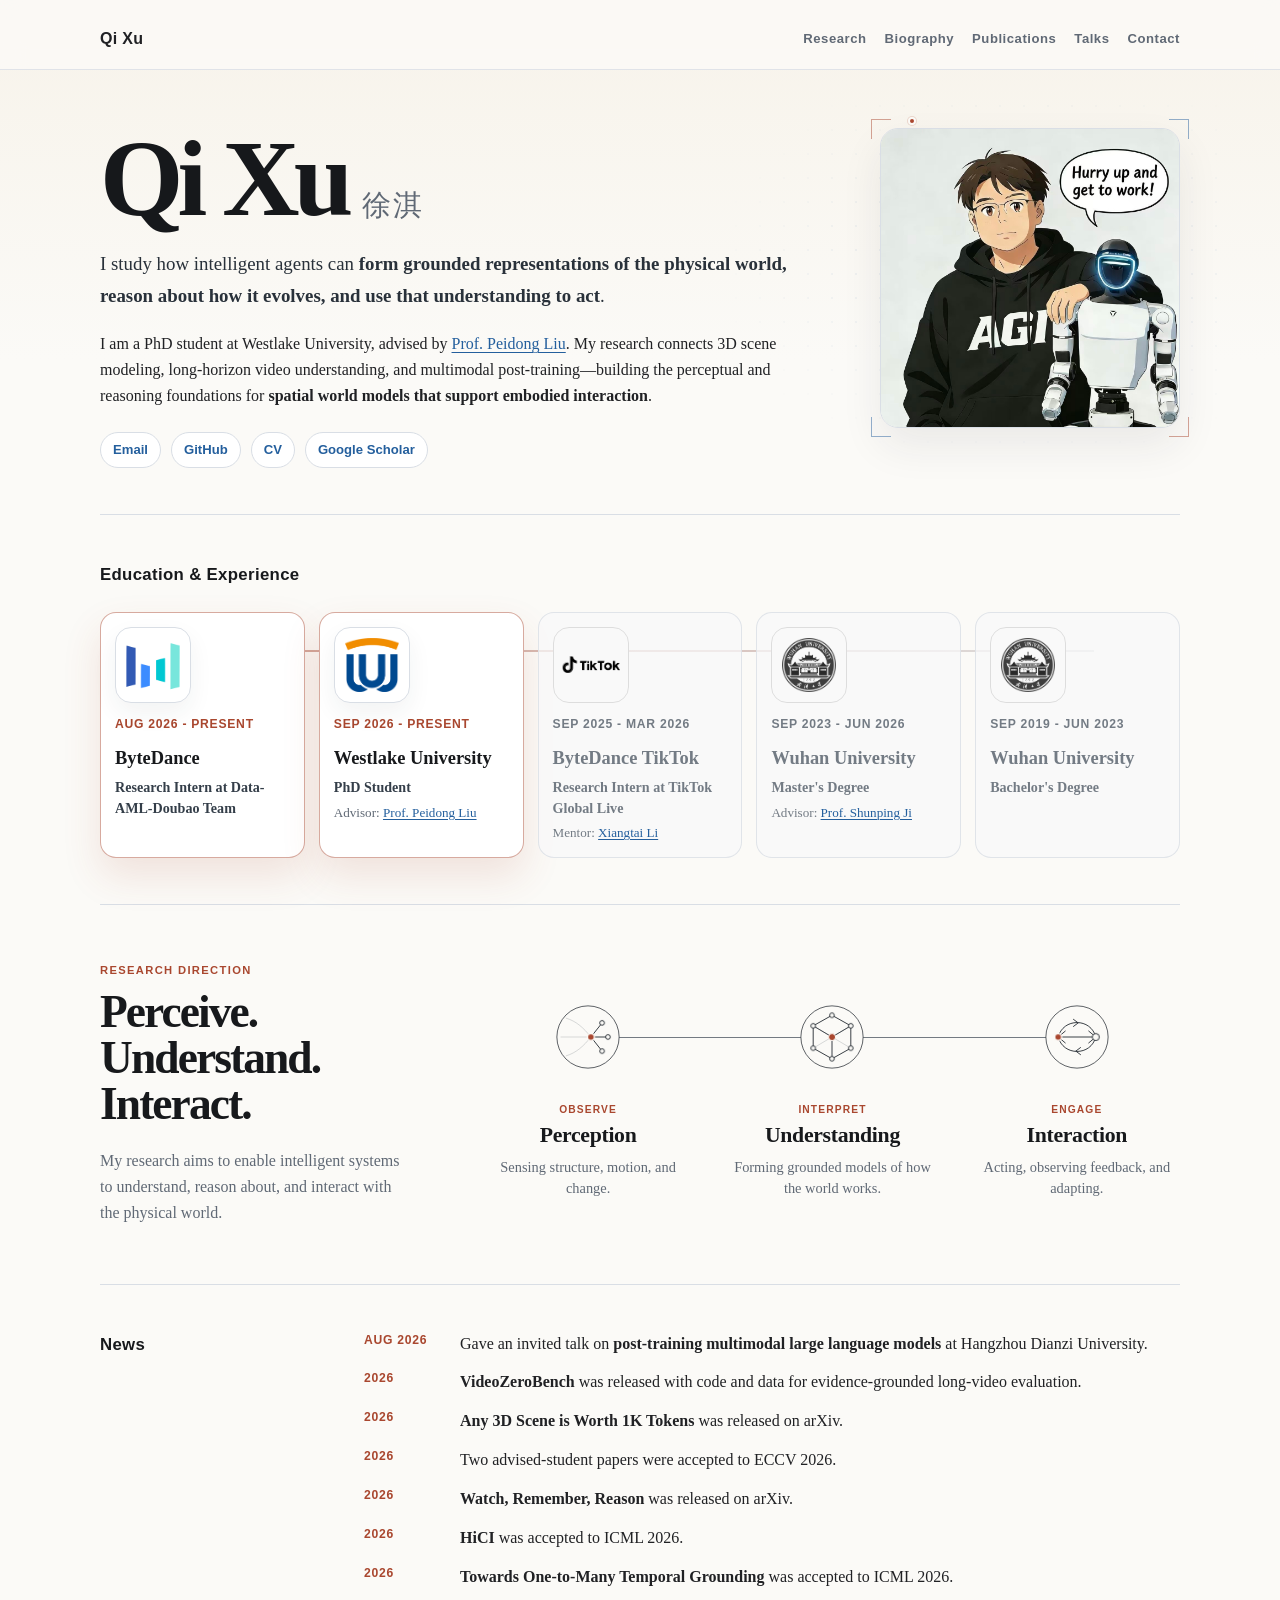
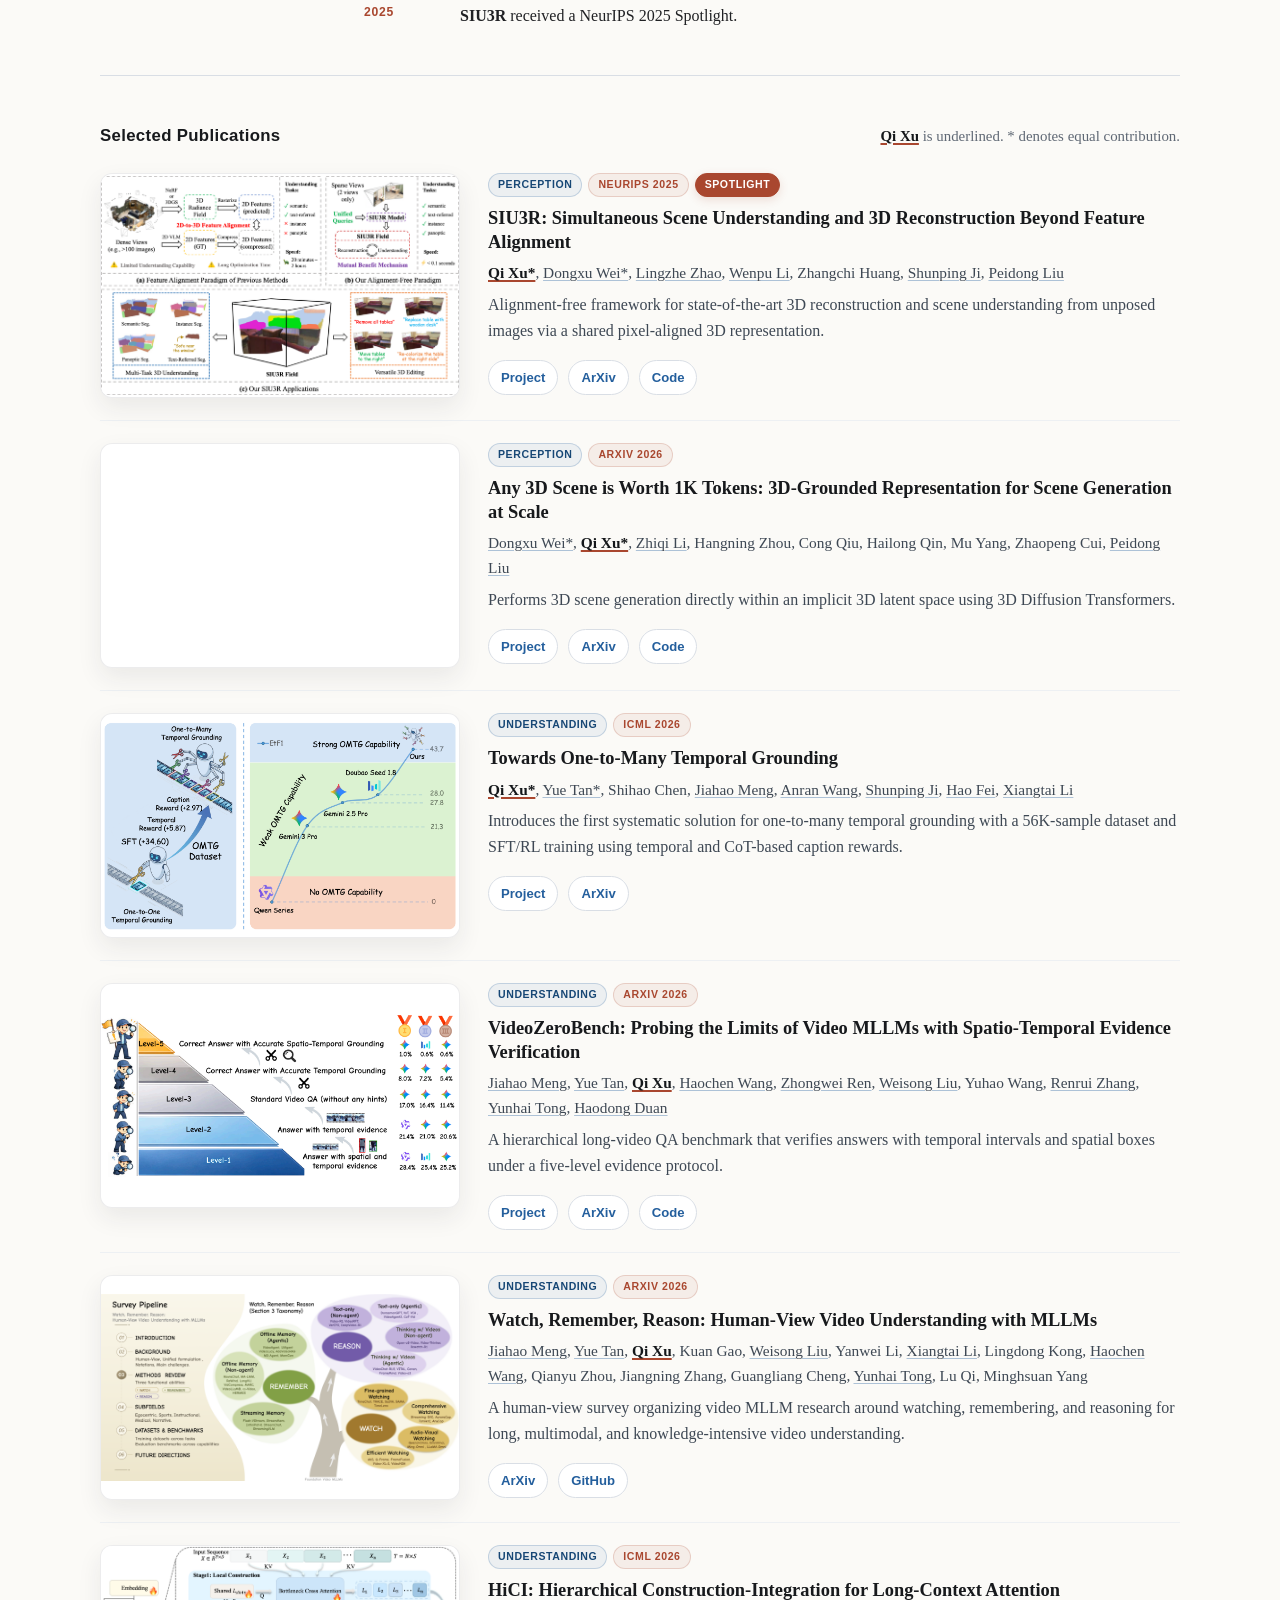
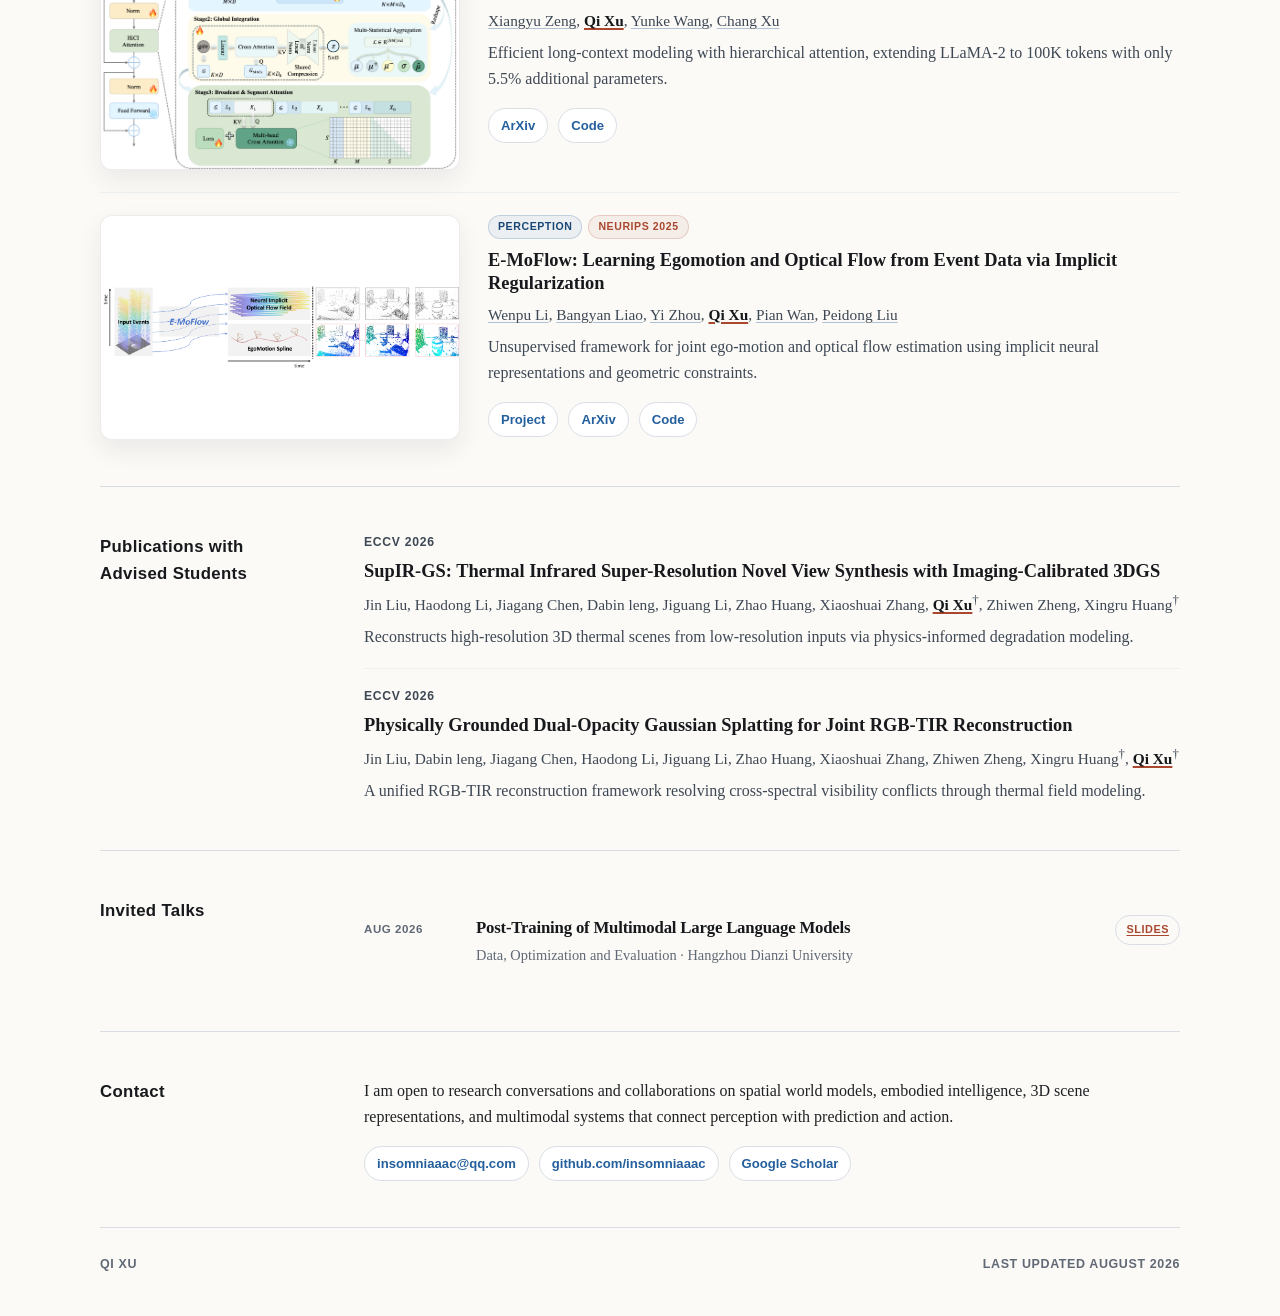
==== commit 5ce802e3: "Add active ByteDance Doubao research internship" ====
--- a/index.html
+++ b/index.html
@@ -60,6 +60,19 @@
         </div>
         <div class="career-list">
           <article class="career-card active">
+            <div class="logo-frame logo-frame-wide">
+              <img src="assets/logos/bytedance-color.png" alt="ByteDance logo">
+            </div>
+            <div class="career-meta">
+              <time datetime="2026-08">Aug 2026 - Present</time>
+            </div>
+            <div>
+              <h3>ByteDance</h3>
+              <p class="career-role">Research Intern at Data-AML-Doubao Team</p>
+            </div>
+          </article>
+
+          <article class="career-card active">
             <div class="logo-frame">
               <img src="assets/logos/westlake-logo.png" alt="Westlake University logo">
             </div>
--- a/styles.css
+++ b/styles.css
@@ -648,7 +648,8 @@
 .career-list {
   position: relative;
   display: grid;
-  grid-template-columns: repeat(4, minmax(0, 1fr));
+  grid-auto-flow: column;
+  grid-auto-columns: minmax(0, 1fr);
   gap: 14px;
 }
 
@@ -1113,7 +1114,7 @@
   }
 
   .career-list {
-    grid-template-columns: repeat(4, minmax(230px, 1fr));
+    grid-auto-columns: 230px;
     margin-right: -22px;
     padding-bottom: 6px;
     overflow-x: auto;
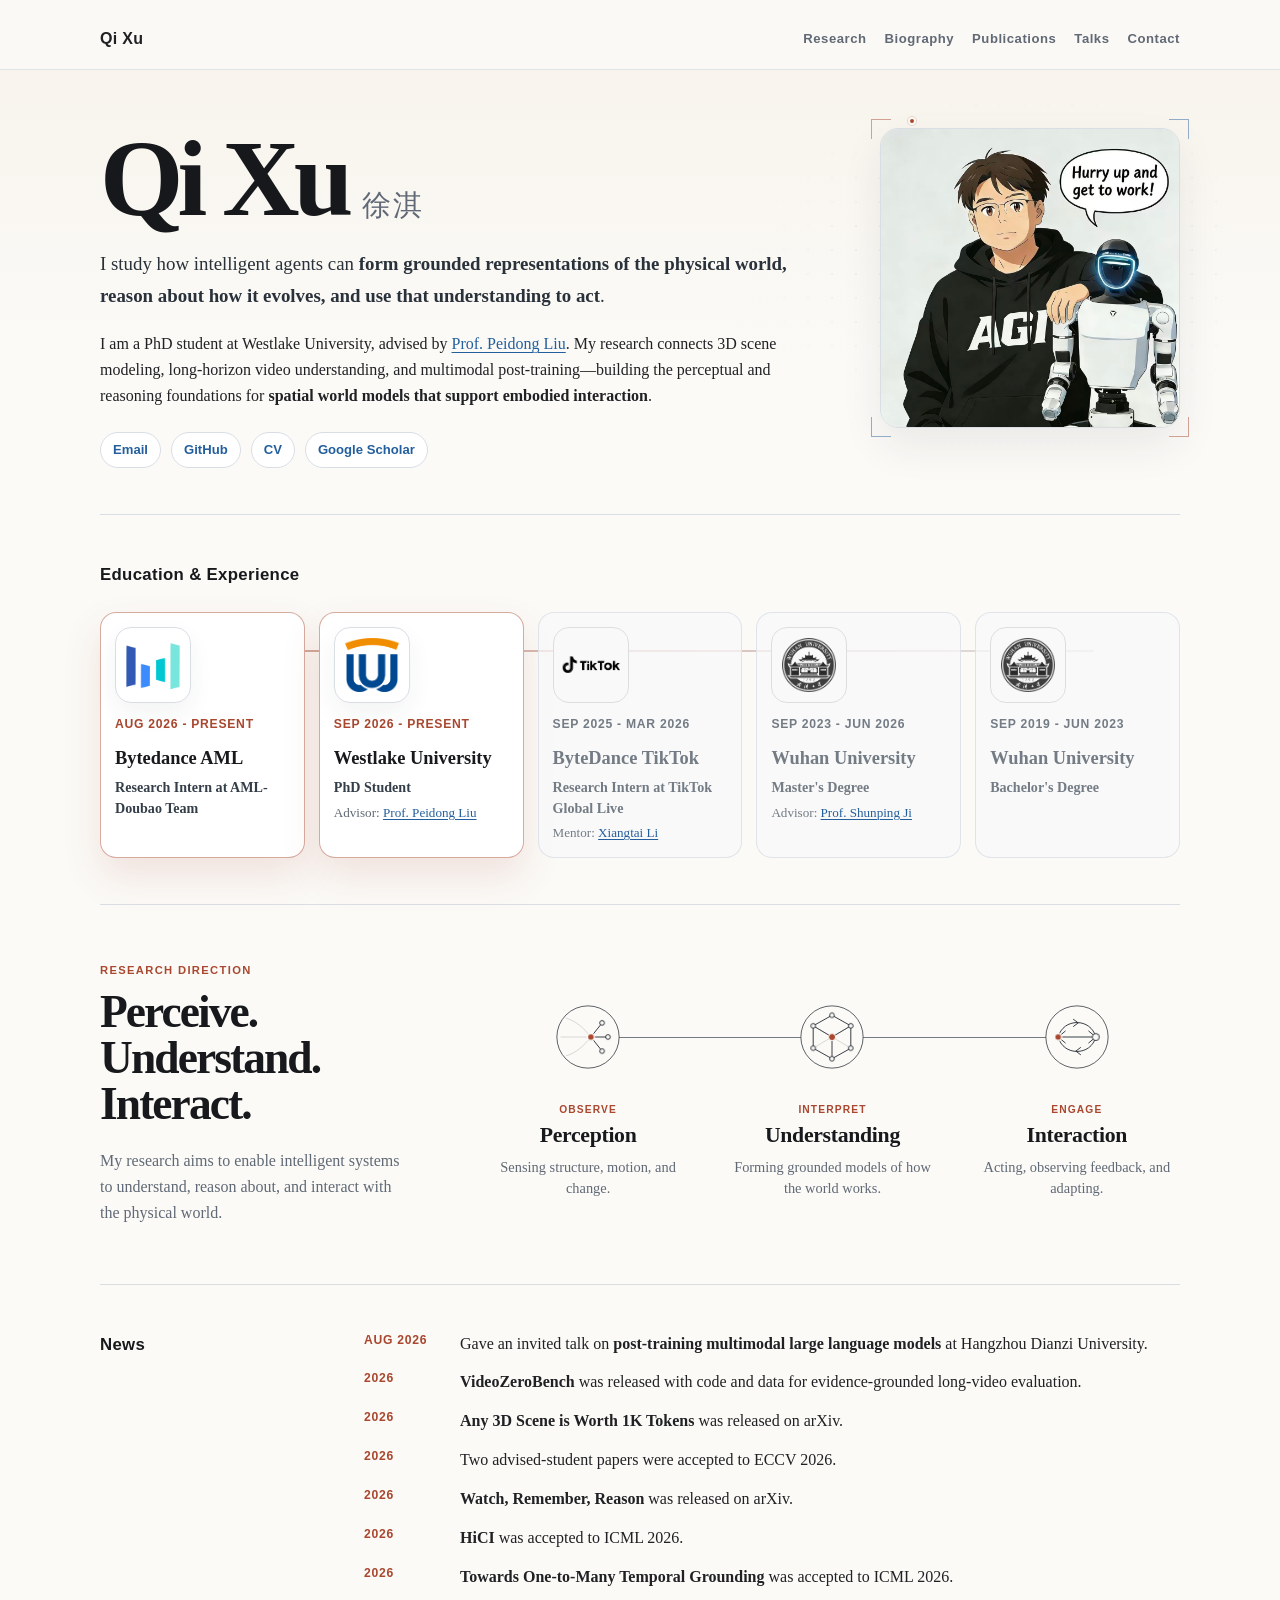
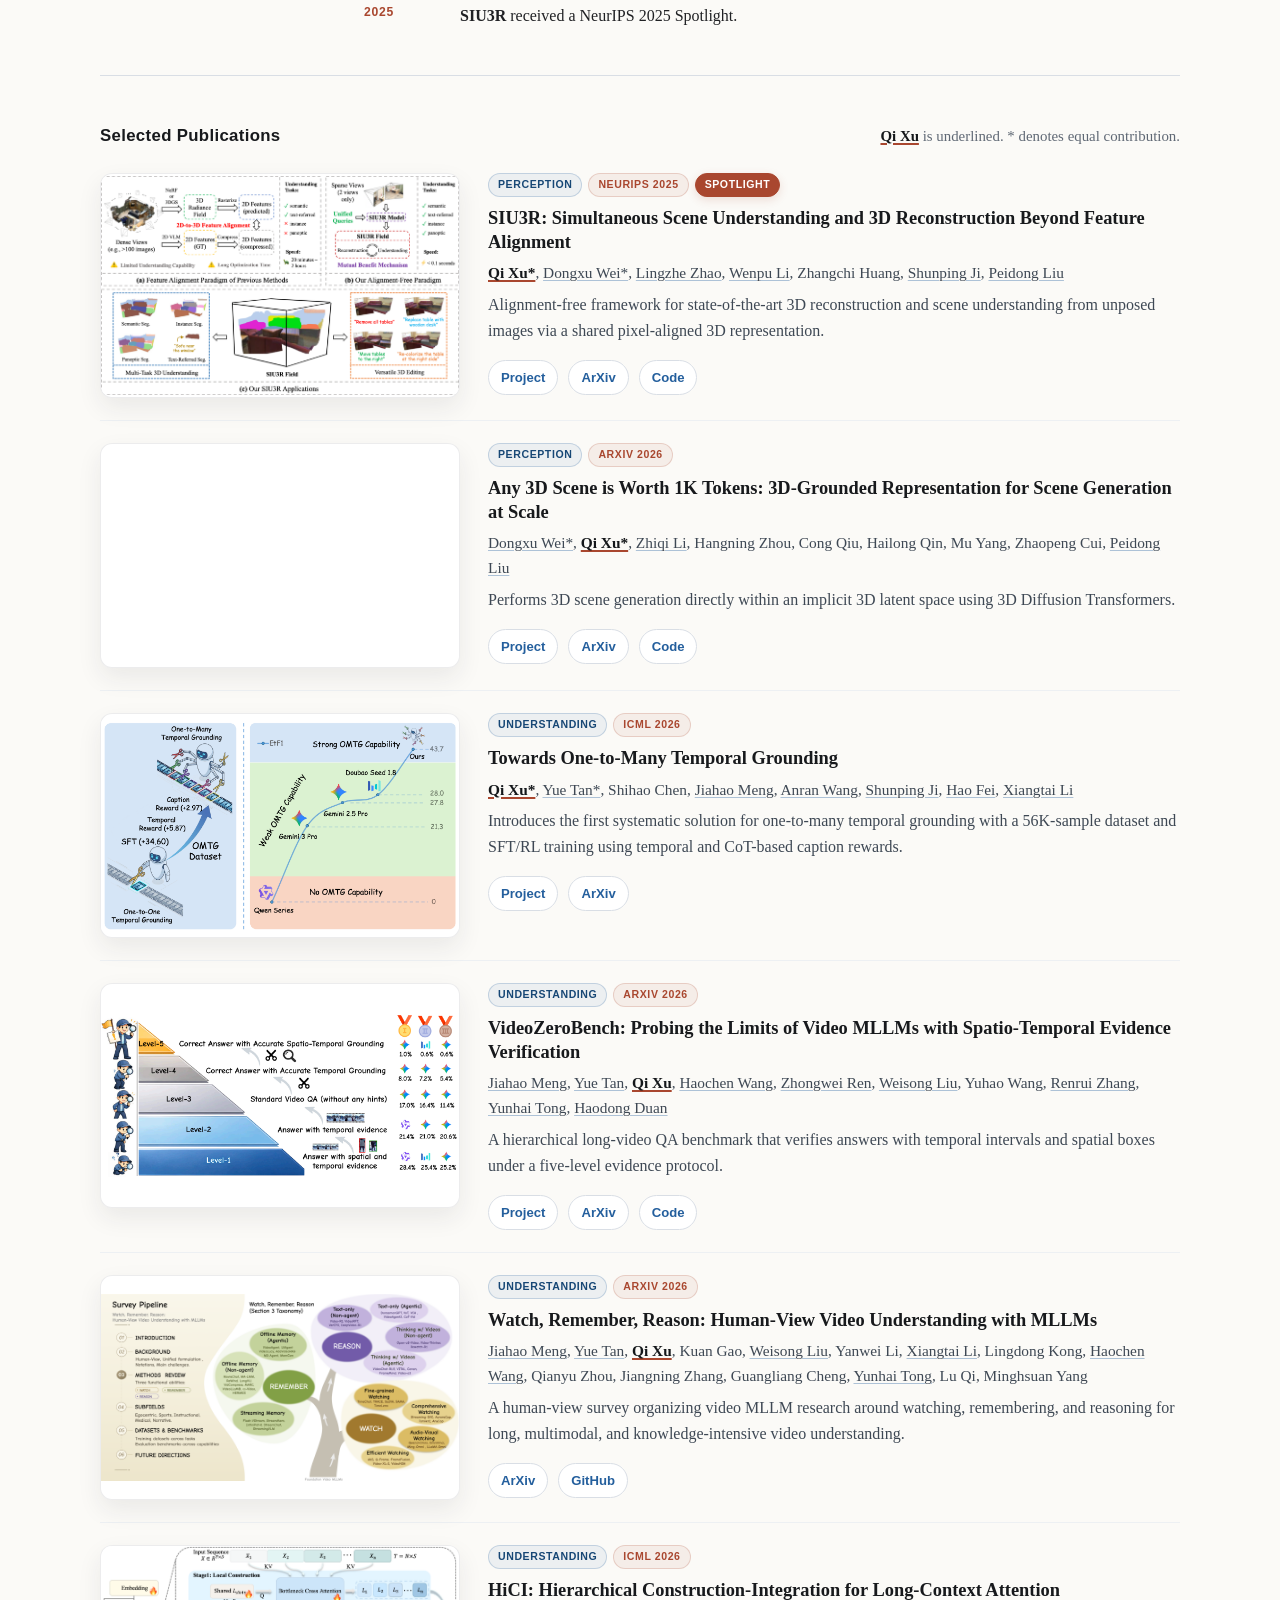
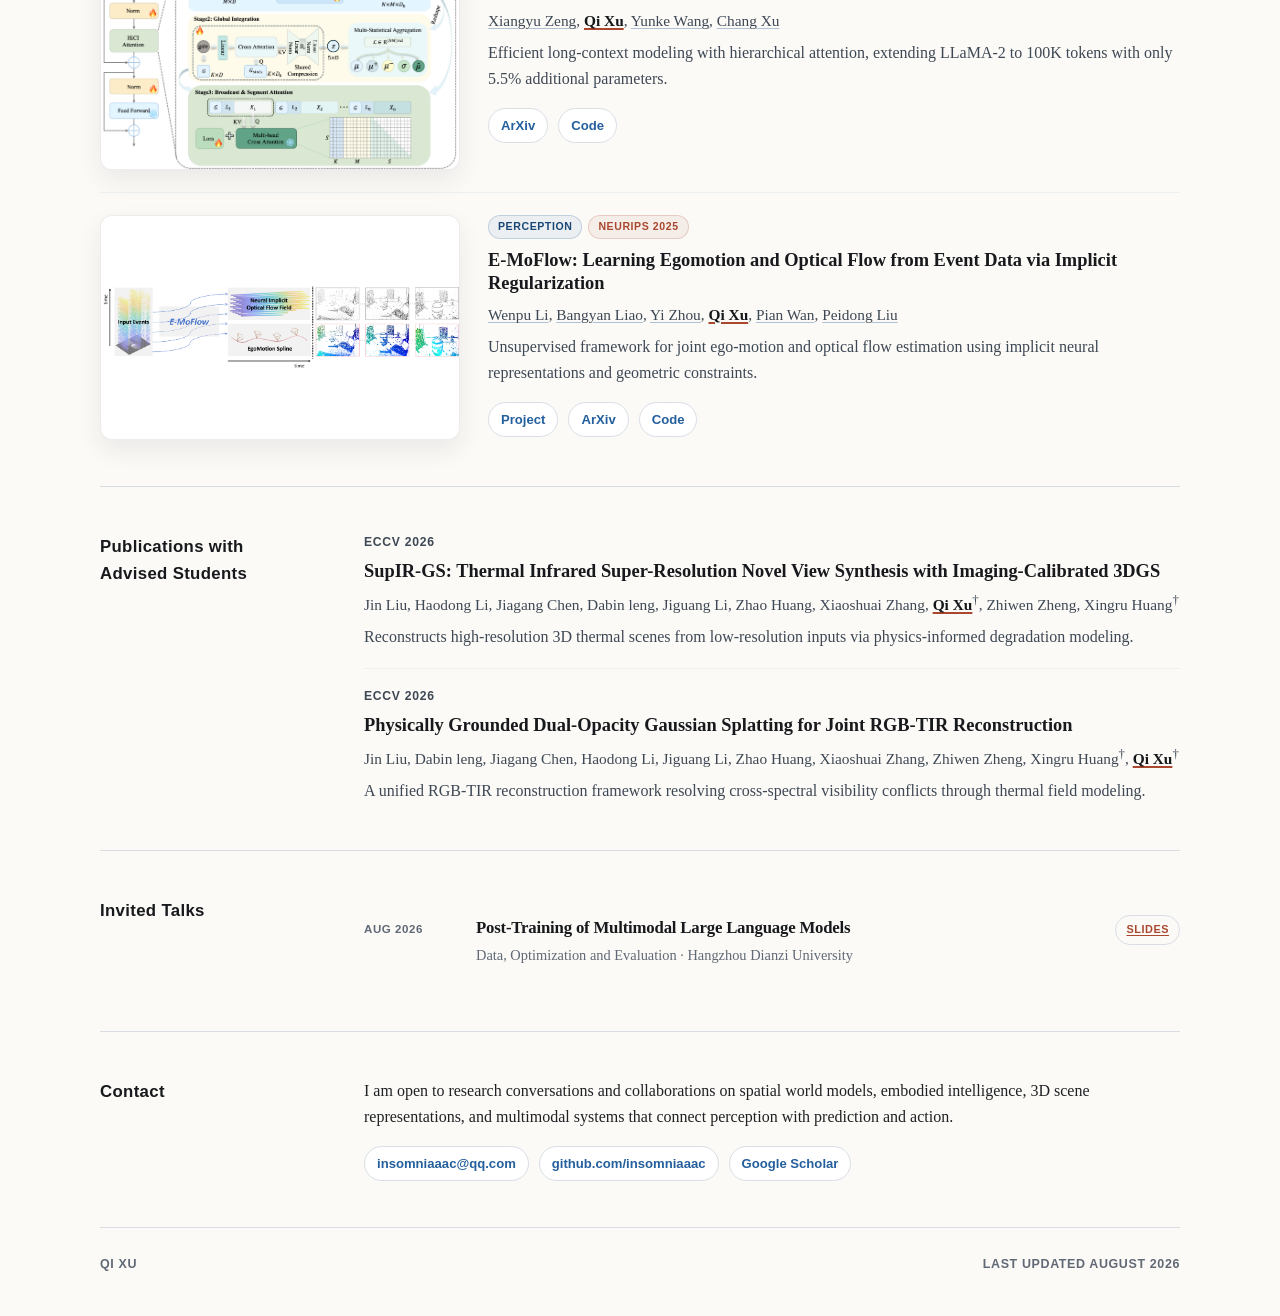
==== commit 3cd8889d: "Rename ByteDance AML internship" ====
--- a/index.html
+++ b/index.html
@@ -67,8 +67,8 @@
               <time datetime="2026-08">Aug 2026 - Present</time>
             </div>
             <div>
-              <h3>ByteDance</h3>
-              <p class="career-role">Research Intern at Data-AML-Doubao Team</p>
+              <h3>Bytedance AML</h3>
+              <p class="career-role">Research Intern at AML-Doubao Team</p>
             </div>
           </article>
 
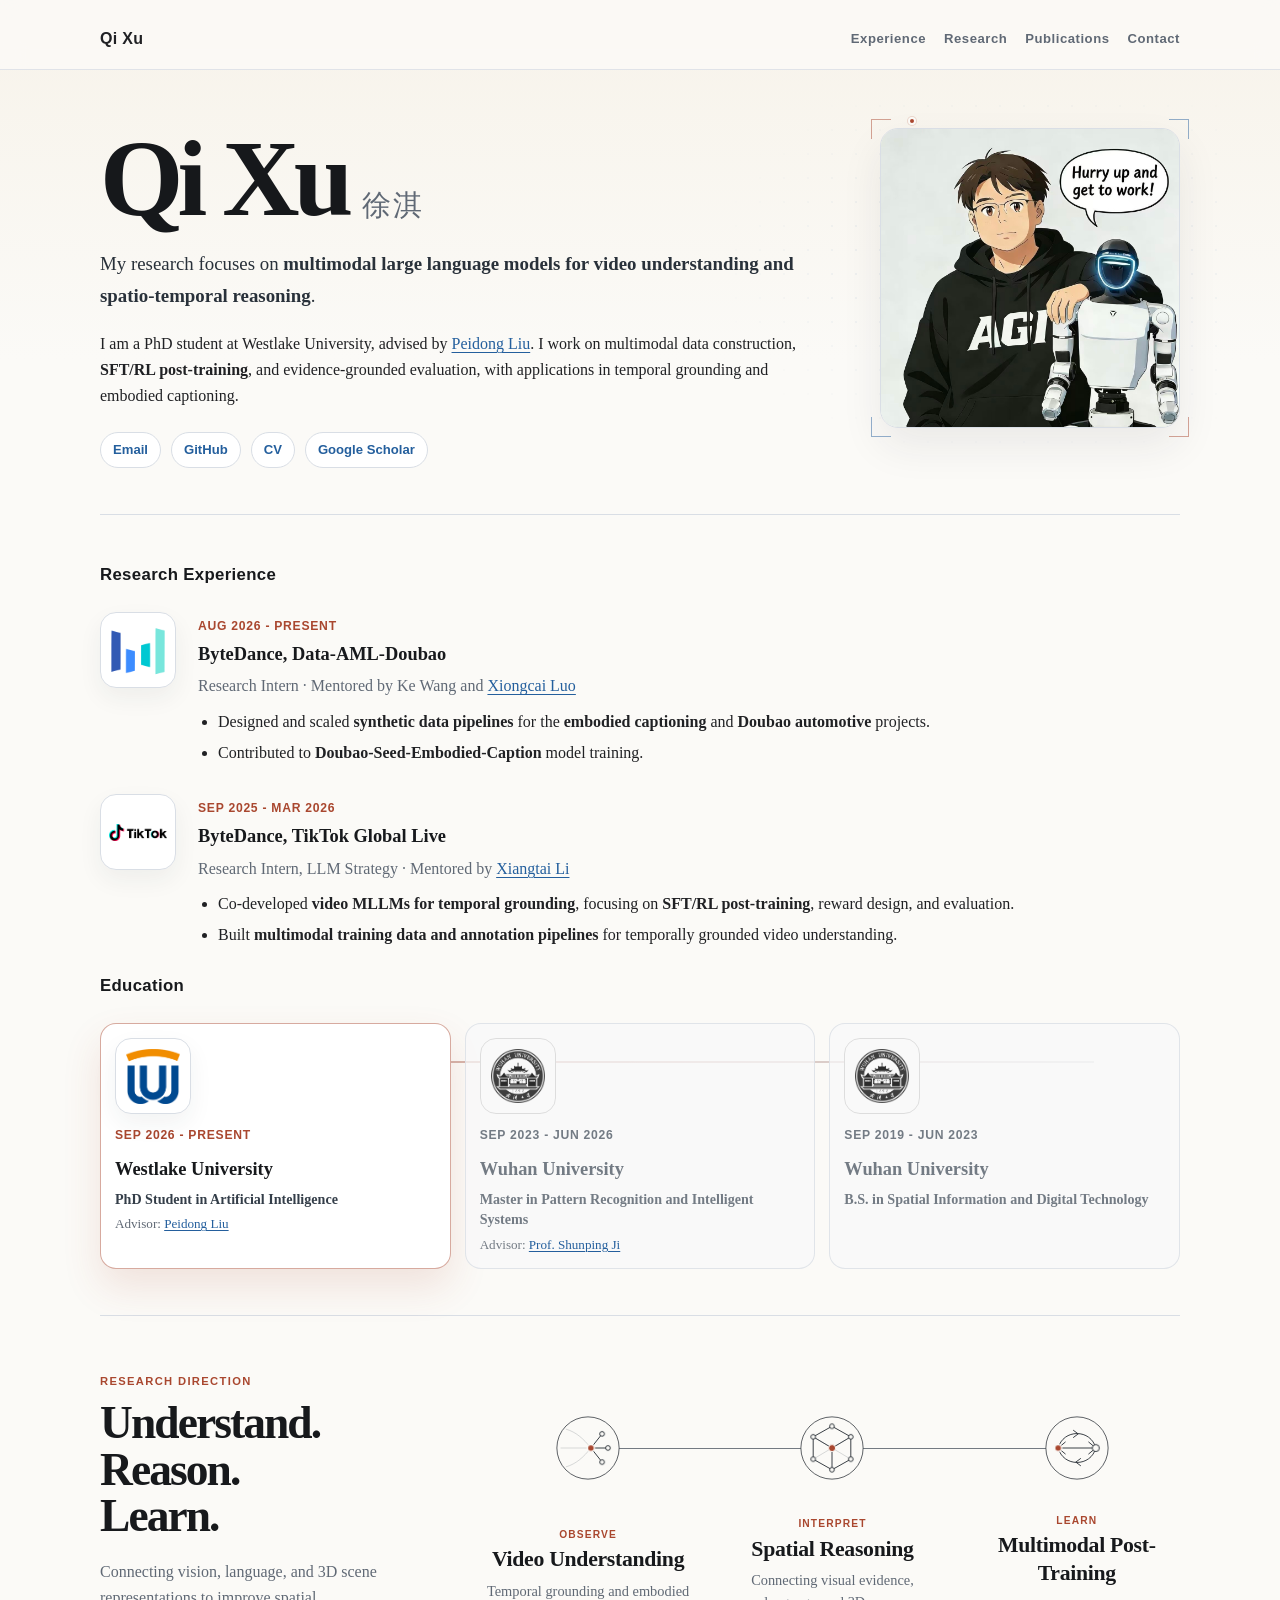
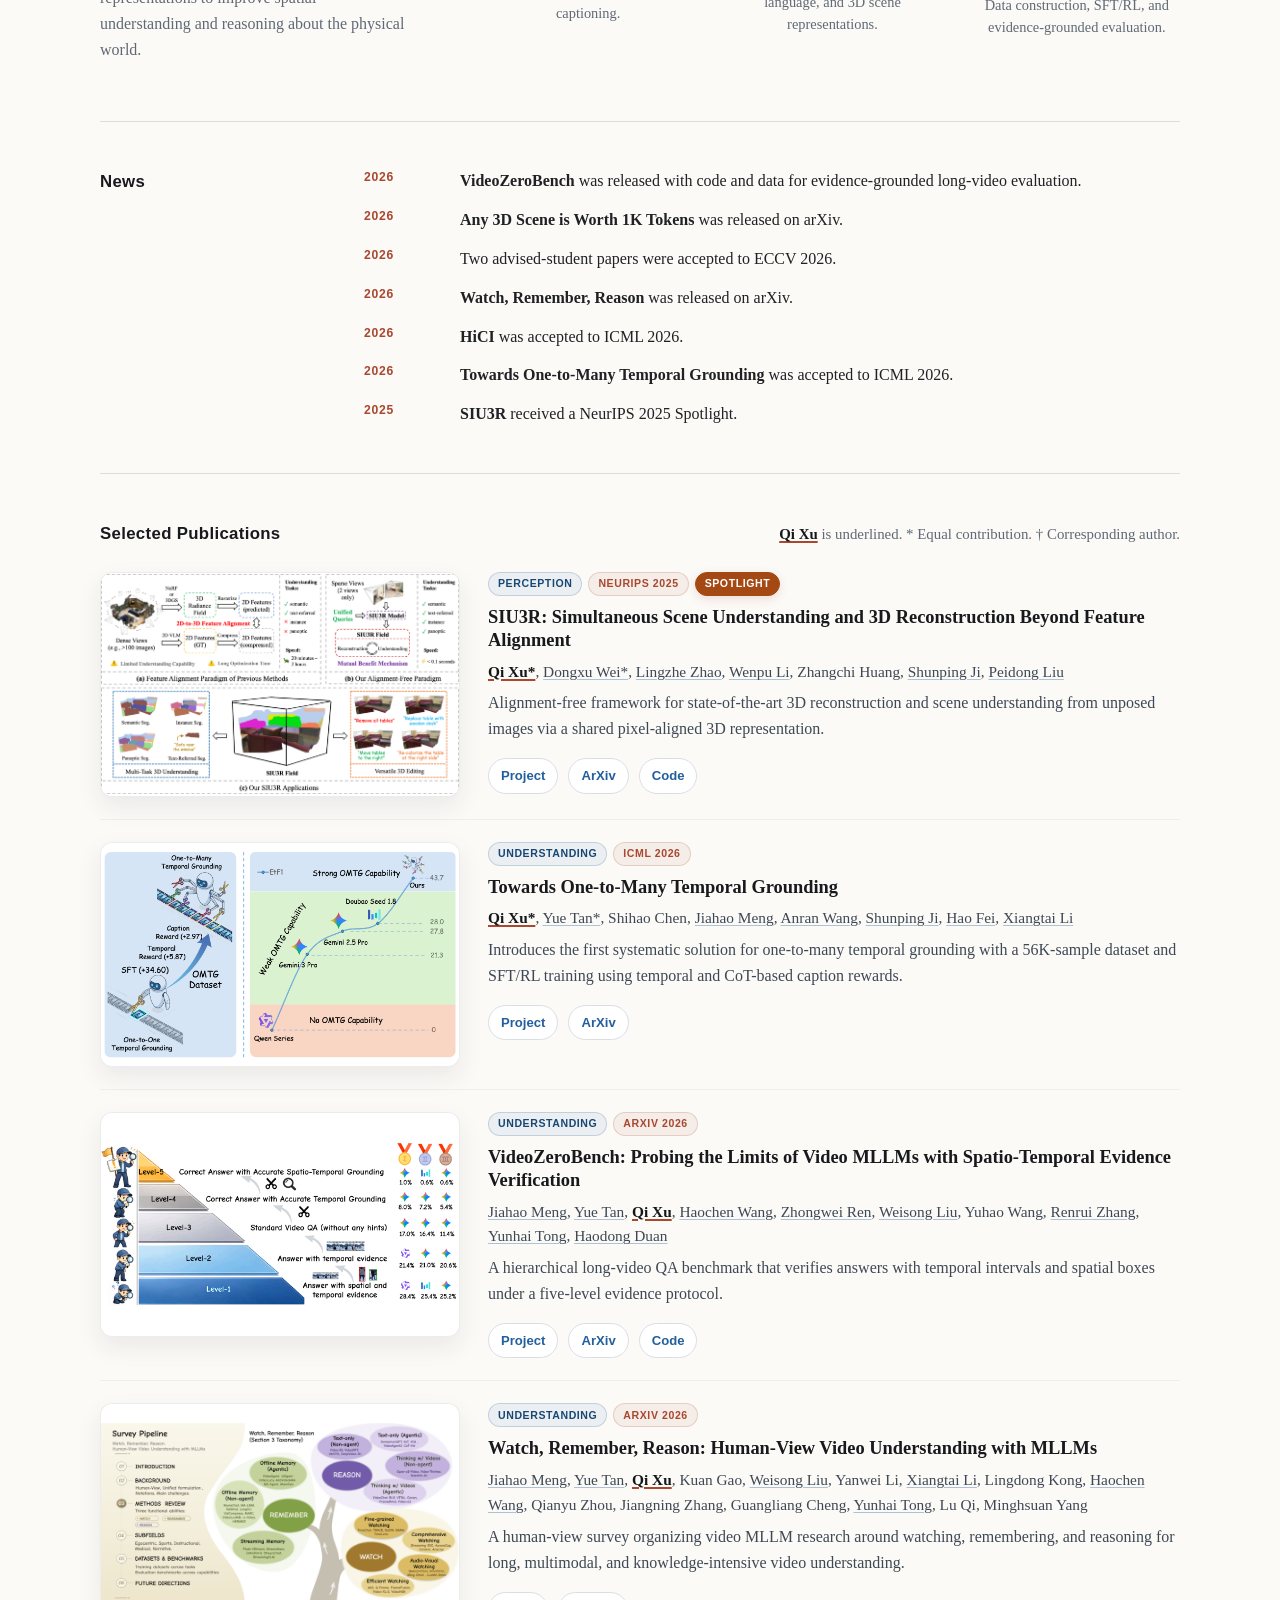
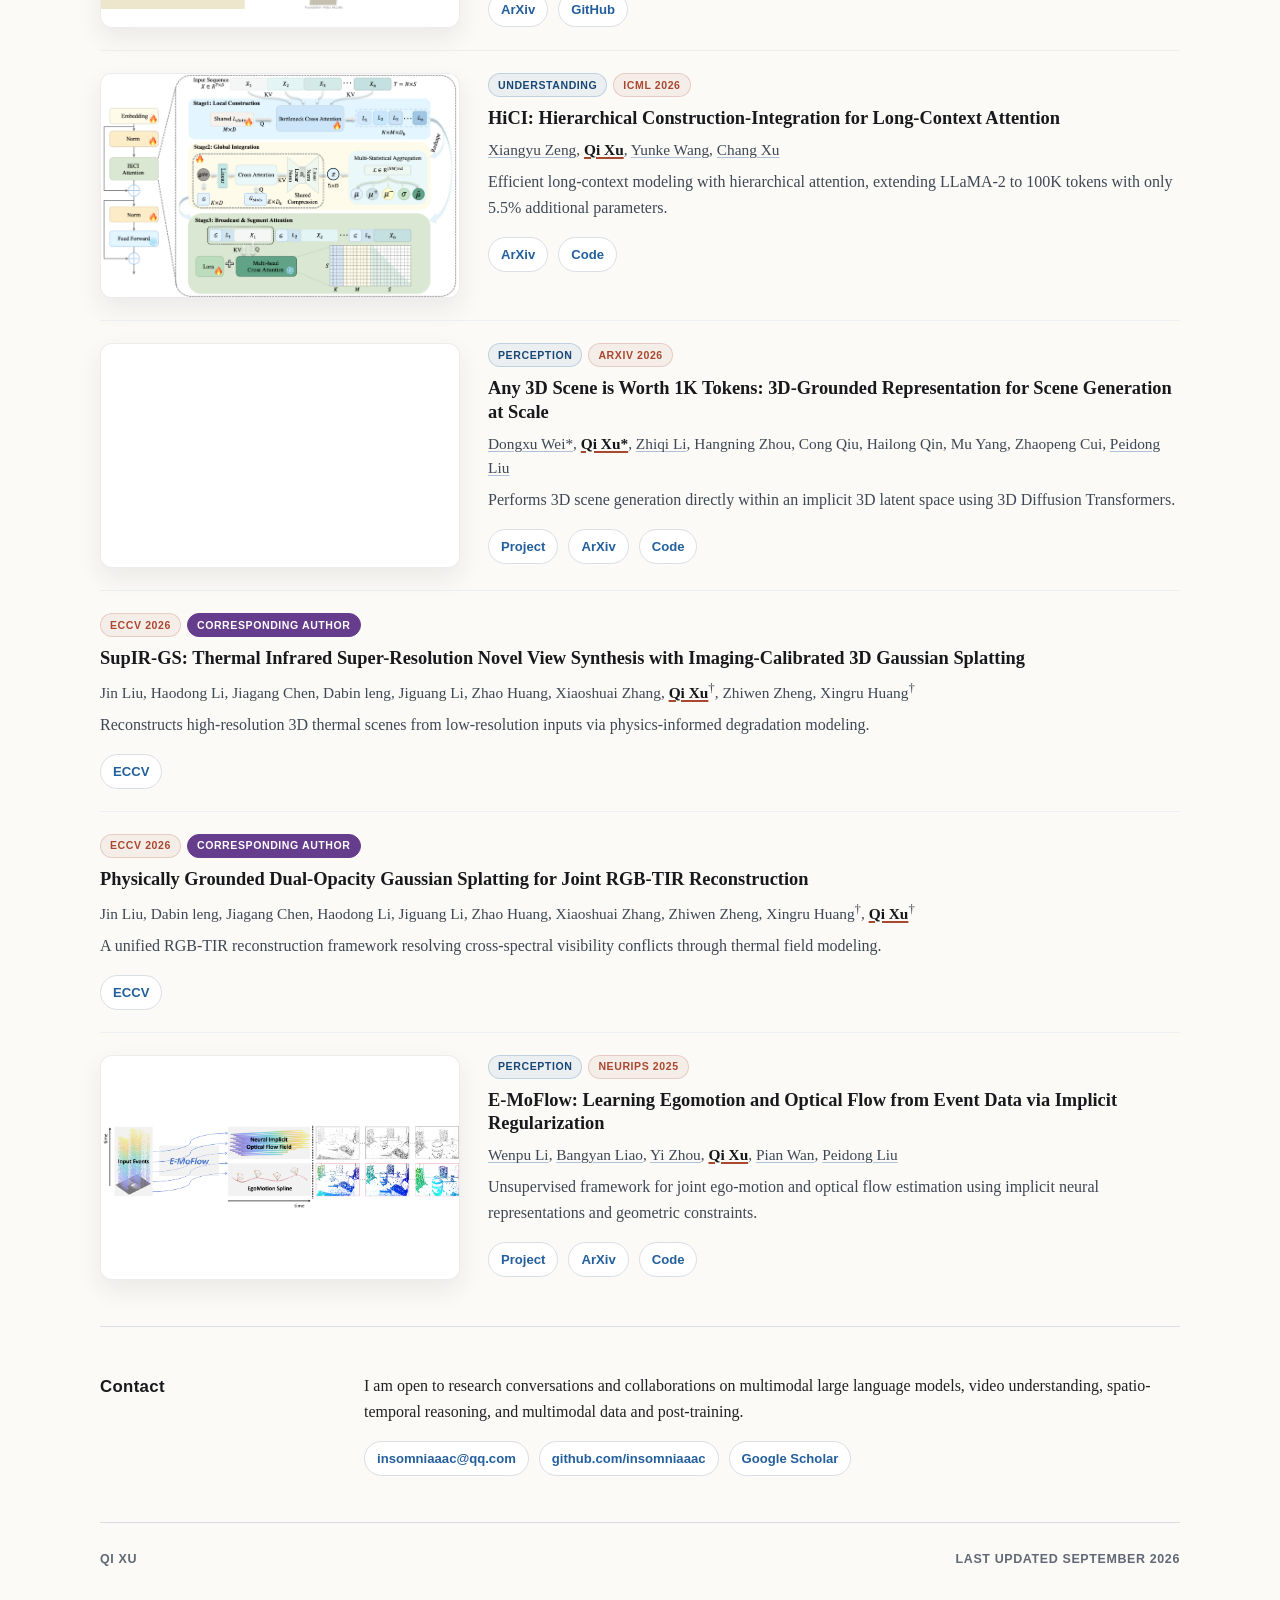
==== commit 58a35d07: "Refresh multimodal research profile and CV authorship tags" ====
--- a/index.html
+++ b/index.html
@@ -5,7 +5,7 @@
     <meta name="viewport" content="width=device-width, initial-scale=1">
     <meta
       name="description"
-      content="Qi Xu studies grounded representations and reasoning for spatial world models and embodied interaction."
+      content="Qi Xu studies multimodal large language models for video understanding, spatio-temporal reasoning, and multimodal post-training."
     >
     <title>Qi Xu</title>
     <link rel="icon" type="image/png" href="assets/favicon.png">
@@ -17,10 +17,9 @@
     <header class="site-header">
       <a class="brand" href="#top">Qi Xu</a>
       <nav aria-label="Primary navigation">
+        <a href="#biography">Experience</a>
         <a href="#research">Research</a>
-        <a href="#biography">Biography</a>
         <a href="#publications">Publications</a>
-        <a href="#talks">Talks</a>
         <a href="#contact">Contact</a>
       </nav>
     </header>
@@ -30,16 +29,15 @@
         <div class="intro-copy">
           <h1>Qi Xu <span class="native-name">徐淇</span></h1>
           <p class="lead">
-            I study how intelligent agents can <strong>form grounded representations
-            of the physical world, reason about how it evolves, and use that
-            understanding to act</strong>.
+            My research focuses on <strong>multimodal large language models for
+            video understanding and spatio-temporal reasoning</strong>.
           </p>
           <p>
             I am a PhD student at Westlake University, advised by
-            <a href="https://ethliup.github.io/">Prof. Peidong Liu</a>. My research
-            connects 3D scene modeling, long-horizon video understanding, and
-            multimodal post-training—building the perceptual and reasoning foundations
-            for <strong>spatial world models that support embodied interaction</strong>.
+            <a href="https://ethliup.github.io/">Peidong Liu</a>. I work on multimodal
+            data construction, <strong>SFT/RL post-training</strong>, and
+            evidence-grounded evaluation, with applications in temporal grounding
+            and embodied captioning.
           </p>
           <div class="link-row" aria-label="Profile links">
             <a href="mailto:insomniaaac@qq.com">Email</a>
@@ -56,22 +54,42 @@
 
       <section class="section compact-section" id="biography" aria-labelledby="biography-title">
         <div class="section-title">
-          <h2 id="biography-title">Education &amp; Experience</h2>
-        </div>
-        <div class="career-list">
-          <article class="career-card active">
+          <h2 id="biography-title">Research Experience</h2>
+        </div>
+        <div class="experience-list">
+          <article class="experience-item">
             <div class="logo-frame logo-frame-wide">
               <img src="assets/logos/bytedance-color.png" alt="ByteDance logo">
             </div>
-            <div class="career-meta">
+            <div>
               <time datetime="2026-08">Aug 2026 - Present</time>
+              <h3>ByteDance, Data-AML-Doubao</h3>
+              <p class="experience-role">Research Intern · Mentored by Ke Wang and <a href="https://scholar.google.com/citations?user=tQ7-4r0AAAAJ&amp;hl=zh-CN">Xiongcai Luo</a></p>
+              <ul>
+                <li>Designed and scaled <strong>synthetic data pipelines</strong> for the <strong>embodied captioning</strong> and <strong>Doubao automotive</strong> projects.</li>
+                <li>Contributed to <strong>Doubao-Seed-Embodied-Caption</strong> model training.</li>
+              </ul>
+            </div>
+          </article>
+          <article class="experience-item">
+            <div class="logo-frame logo-frame-wide">
+              <img src="assets/logos/tiktok.png" alt="TikTok logo">
             </div>
             <div>
-              <h3>Bytedance AML</h3>
-              <p class="career-role">Research Intern at AML-Doubao Team</p>
-            </div>
-          </article>
-
+              <time>Sep 2025 - Mar 2026</time>
+              <h3>ByteDance, TikTok Global Live</h3>
+              <p class="experience-role">Research Intern, LLM Strategy · Mentored by <a href="https://lxtgh.github.io/">Xiangtai Li</a></p>
+              <ul>
+                <li>Co-developed <strong>video MLLMs for temporal grounding</strong>, focusing on <strong>SFT/RL post-training</strong>, reward design, and evaluation.</li>
+                <li>Built <strong>multimodal training data and annotation pipelines</strong> for temporally grounded video understanding.</li>
+              </ul>
+            </div>
+          </article>
+        </div>
+        <div class="section-title">
+          <h2>Education</h2>
+        </div>
+        <div class="career-list">
           <article class="career-card active">
             <div class="logo-frame">
               <img src="assets/logos/westlake-logo.png" alt="Westlake University logo">
@@ -81,22 +99,8 @@
             </div>
             <div>
               <h3>Westlake University</h3>
-              <p class="career-role">PhD Student</p>
-              <p class="career-mentor">Advisor: <a href="https://ethliup.github.io/">Prof. Peidong Liu</a></p>
-            </div>
-          </article>
-
-          <article class="career-card inactive">
-            <div class="logo-frame logo-frame-wide">
-              <img src="assets/logos/tiktok.png" alt="TikTok logo">
-            </div>
-            <div class="career-meta">
-              <time>Sep 2025 - Mar 2026</time>
-            </div>
-            <div>
-              <h3>ByteDance TikTok</h3>
-              <p class="career-role">Research Intern at TikTok Global Live</p>
-              <p class="career-mentor">Mentor: <a href="https://lxtgh.github.io/">Xiangtai Li</a></p>
+              <p class="career-role">PhD Student in Artificial Intelligence</p>
+              <p class="career-mentor">Advisor: <a href="https://ethliup.github.io/">Peidong Liu</a></p>
             </div>
           </article>
 
@@ -109,7 +113,7 @@
             </div>
             <div>
               <h3>Wuhan University</h3>
-              <p class="career-role">Master's Degree</p>
+              <p class="career-role">Master in Pattern Recognition and Intelligent Systems</p>
               <p class="career-mentor">Advisor: <a href="https://gpcv.whu.edu.cn/">Prof. Shunping Ji</a></p>
             </div>
           </article>
@@ -123,7 +127,7 @@
             </div>
             <div>
               <h3>Wuhan University</h3>
-              <p class="career-role">Bachelor's Degree</p>
+              <p class="career-role">B.S. in Spatial Information and Digital Technology</p>
             </div>
           </article>
         </div>
@@ -133,17 +137,17 @@
         <div class="research-heading">
           <p class="section-index">Research direction</p>
           <h2 id="research-title">
-            <span>Perceive.</span>
             <span>Understand.</span>
-            <span>Interact.</span>
+            <span>Reason.</span>
+            <span>Learn.</span>
           </h2>
           <p class="research-thesis">
-            My research aims to enable intelligent systems to understand, reason about,
-            and interact with the physical world.
+            Connecting vision, language, and 3D scene representations to improve
+            spatial understanding and reasoning about the physical world.
           </p>
         </div>
 
-        <div class="research-continuum" aria-label="Research direction from perception through understanding to interaction">
+        <div class="research-continuum" aria-label="Multimodal research: video understanding, spatial reasoning, and post-training">
           <div class="research-stages">
             <article class="research-stage stage-perception">
               <div class="world-symbol" aria-hidden="true">
@@ -159,8 +163,8 @@
               </div>
               <div class="stage-copy">
                 <p class="stage-kicker">Observe</p>
-                <h3>Perception</h3>
-                <p>Sensing structure, motion, and change.</p>
+                <h3>Video Understanding</h3>
+                <p>Temporal grounding and embodied captioning.</p>
               </div>
             </article>
 
@@ -181,8 +185,8 @@
               </div>
               <div class="stage-copy">
                 <p class="stage-kicker">Interpret</p>
-                <h3>Understanding</h3>
-                <p>Forming grounded models of how the world works.</p>
+                <h3>Spatial Reasoning</h3>
+                <p>Connecting visual evidence, language, and 3D scene representations.</p>
               </div>
             </article>
 
@@ -197,9 +201,9 @@
                 </svg>
               </div>
               <div class="stage-copy">
-                <p class="stage-kicker">Engage</p>
-                <h3>Interaction</h3>
-                <p>Acting, observing feedback, and adapting.</p>
+                <p class="stage-kicker">Learn</p>
+                <h3>Multimodal Post-Training</h3>
+                <p>Data construction, SFT/RL, and evidence-grounded evaluation.</p>
               </div>
             </article>
           </div>
@@ -213,10 +217,6 @@
         </div>
         <div class="news-list">
           <article>
-            <time datetime="2026-08-06">Aug 2026</time>
-            <p>Gave an invited talk on <strong>post-training multimodal large language models</strong> at Hangzhou Dianzi University.</p>
-          </article>
-          <article>
             <time>2026</time>
             <p><strong>VideoZeroBench</strong> was released with code and data for evidence-grounded long-video evaluation.</p>
           </article>
@@ -250,7 +250,7 @@
       <section class="section" id="publications" aria-labelledby="publications-title">
         <div class="section-title with-note">
           <h2 id="publications-title">Selected Publications</h2>
-          <p><span class="me">Qi Xu</span> is underlined. * denotes equal contribution.</p>
+          <p><span class="me">Qi Xu</span> is underlined. * Equal contribution. † Corresponding author.</p>
         </div>
 
         <div class="publication-list">
@@ -294,6 +294,64 @@
             </div>
           </article>
 
+          <article class="paper paper-videozero">
+            <div class="paper-thumb media-thumb">
+              <img src="assets/teasers/videozerobench.png" alt="VideoZeroBench teaser">
+            </div>
+            <div class="paper-body">
+              <div class="paper-tags" aria-label="Research topic and publication venue">
+                <span class="paper-tag paper-tag-topic">Understanding</span>
+                <span class="paper-tag paper-tag-venue">arXiv 2026</span>
+              </div>
+              <h3>VideoZeroBench: Probing the Limits of Video MLLMs with Spatio-Temporal Evidence Verification</h3>
+              <p class="authors"><a href="https://marinero4972.github.io/">Jiahao Meng</a>, <a href="https://tangent0308.github.io/">Yue Tan</a>, <span class="me">Qi Xu</span>, <a href="https://haochen-wang409.github.io/">Haochen Wang</a>, <a href="https://maverickren.github.io/MyProfile.github.io/">Zhongwei Ren</a>, <a href="https://scholar.google.com.hk/citations?user=a20rvfAAAAAJ">Weisong Liu</a>, Yuhao Wang, <a href="https://zrrskywalker.github.io/">Renrui Zhang</a>, <a href="https://scholar.google.com/citations?user=T4gqdPkAAAAJ">Yunhai Tong</a>, <a href="https://kennymckormick.github.io/">Haodong Duan</a></p>
+              <p>A hierarchical long-video QA benchmark that verifies answers with temporal intervals and spatial boxes under a five-level evidence protocol.</p>
+              <div class="paper-links">
+                <a href="https://marinero4972.github.io/projects/VideoZeroBench/">Project</a>
+                <a href="https://arxiv.org/abs/2604.01569">ArXiv</a>
+                <a href="https://github.com/marinero4972/VideoZeroBench">Code</a>
+              </div>
+            </div>
+          </article>
+
+          <article class="paper paper-watch">
+            <div class="paper-thumb media-thumb">
+              <img src="assets/teasers/watch_remember_rason.png" alt="Watch, Remember, Reason teaser">
+            </div>
+            <div class="paper-body">
+              <div class="paper-tags" aria-label="Research topic and publication venue">
+                <span class="paper-tag paper-tag-topic">Understanding</span>
+                <span class="paper-tag paper-tag-venue">arXiv 2026</span>
+              </div>
+              <h3>Watch, Remember, Reason: Human-View Video Understanding with MLLMs</h3>
+              <p class="authors"><a href="https://marinero4972.github.io/">Jiahao Meng</a>, <a href="https://tangent0308.github.io/">Yue Tan</a>, <span class="me">Qi Xu</span>, Kuan Gao, <a href="https://scholar.google.com.hk/citations?user=a20rvfAAAAAJ">Weisong Liu</a>, Yanwei Li, <a href="https://lxtgh.github.io/">Xiangtai Li</a>, Lingdong Kong, <a href="https://haochen-wang409.github.io/">Haochen Wang</a>, Qianyu Zhou, Jiangning Zhang, Guangliang Cheng, <a href="https://scholar.google.com/citations?user=T4gqdPkAAAAJ">Yunhai Tong</a>, Lu Qi, Minghsuan Yang</p>
+              <p>A human-view survey organizing video MLLM research around watching, remembering, and reasoning for long, multimodal, and knowledge-intensive video understanding.</p>
+              <div class="paper-links">
+                <a href="https://arxiv.org/abs/2606.07433">ArXiv</a>
+                <a href="https://github.com/marinero4972/Awesome-HumanView-VideoUnderstanding">GitHub</a>
+              </div>
+            </div>
+          </article>
+
+          <article class="paper paper-hici">
+            <div class="paper-thumb media-thumb">
+              <img src="assets/teasers/hici.png" alt="HiCI teaser">
+            </div>
+            <div class="paper-body">
+              <div class="paper-tags" aria-label="Research topic and publication venue">
+                <span class="paper-tag paper-tag-topic">Understanding</span>
+                <span class="paper-tag paper-tag-venue">ICML 2026</span>
+              </div>
+              <h3>HiCI: Hierarchical Construction-Integration for Long-Context Attention</h3>
+              <p class="authors"><a href="https://zengxyyu.github.io/">Xiangyu Zeng</a>, <span class="me">Qi Xu</span>, <a href="https://yunke-wang.github.io/">Yunke Wang</a>, <a href="http://changxu.xyz/">Chang Xu</a></p>
+              <p>Efficient long-context modeling with hierarchical attention, extending LLaMA-2 to 100K tokens with only 5.5% additional parameters.</p>
+              <div class="paper-links">
+                <a href="https://arxiv.org/abs/2603.20843">ArXiv</a>
+                <a href="https://github.com/zengxyyu/HiCI">Code</a>
+              </div>
+            </div>
+          </article>
+
           <article class="paper paper-3drae">
             <div class="paper-thumb media-thumb">
               <video autoplay muted loop playsinline preload="metadata" aria-label="3DRAE teaser">
@@ -316,60 +374,32 @@
             </div>
           </article>
 
-          <article class="paper paper-hici">
-            <div class="paper-thumb media-thumb">
-              <img src="assets/teasers/hici.png" alt="HiCI teaser">
-            </div>
-            <div class="paper-body">
-              <div class="paper-tags" aria-label="Research topic and publication venue">
-                <span class="paper-tag paper-tag-topic">Understanding</span>
-                <span class="paper-tag paper-tag-venue">ICML 2026</span>
-              </div>
-              <h3>HiCI: Hierarchical Construction-Integration for Long-Context Attention</h3>
-              <p class="authors"><a href="https://zengxyyu.github.io/">Xiangyu Zeng</a>, <span class="me">Qi Xu</span>, <a href="https://yunke-wang.github.io/">Yunke Wang</a>, <a href="http://changxu.xyz/">Chang Xu</a></p>
-              <p>Efficient long-context modeling with hierarchical attention, extending LLaMA-2 to 100K tokens with only 5.5% additional parameters.</p>
-              <div class="paper-links">
-                <a href="https://arxiv.org/abs/2603.20843">ArXiv</a>
-                <a href="https://github.com/zengxyyu/HiCI">Code</a>
-              </div>
-            </div>
-          </article>
-
-          <article class="paper paper-watch">
-            <div class="paper-thumb media-thumb">
-              <img src="assets/teasers/watch_remember_rason.png" alt="Watch, Remember, Reason teaser">
-            </div>
-            <div class="paper-body">
-              <div class="paper-tags" aria-label="Research topic and publication venue">
-                <span class="paper-tag paper-tag-topic">Understanding</span>
-                <span class="paper-tag paper-tag-venue">arXiv 2026</span>
-              </div>
-              <h3>Watch, Remember, Reason: Human-View Video Understanding with MLLMs</h3>
-              <p class="authors"><a href="https://marinero4972.github.io/">Jiahao Meng</a>, <a href="https://tangent0308.github.io/">Yue Tan</a>, <span class="me">Qi Xu</span>, Kuan Gao, <a href="https://scholar.google.com.hk/citations?user=a20rvfAAAAAJ">Weisong Liu</a>, Yanwei Li, <a href="https://lxtgh.github.io/">Xiangtai Li</a>, Lingdong Kong, <a href="https://haochen-wang409.github.io/">Haochen Wang</a>, Qianyu Zhou, Jiangning Zhang, Guangliang Cheng, <a href="https://scholar.google.com/citations?user=T4gqdPkAAAAJ">Yunhai Tong</a>, Lu Qi, Minghsuan Yang</p>
-              <p>A human-view survey organizing video MLLM research around watching, remembering, and reasoning for long, multimodal, and knowledge-intensive video understanding.</p>
-              <div class="paper-links">
-                <a href="https://arxiv.org/abs/2606.07433">ArXiv</a>
-                <a href="https://github.com/marinero4972/Awesome-HumanView-VideoUnderstanding">GitHub</a>
-              </div>
-            </div>
-          </article>
-
-          <article class="paper paper-videozero">
-            <div class="paper-thumb media-thumb">
-              <img src="assets/teasers/videozerobench.png" alt="VideoZeroBench teaser">
-            </div>
-            <div class="paper-body">
-              <div class="paper-tags" aria-label="Research topic and publication venue">
-                <span class="paper-tag paper-tag-topic">Understanding</span>
-                <span class="paper-tag paper-tag-venue">arXiv 2026</span>
-              </div>
-              <h3>VideoZeroBench: Probing the Limits of Video MLLMs with Spatio-Temporal Evidence Verification</h3>
-              <p class="authors"><a href="https://marinero4972.github.io/">Jiahao Meng</a>, <a href="https://tangent0308.github.io/">Yue Tan</a>, <span class="me">Qi Xu</span>, <a href="https://haochen-wang409.github.io/">Haochen Wang</a>, <a href="https://maverickren.github.io/MyProfile.github.io/">Zhongwei Ren</a>, <a href="https://scholar.google.com.hk/citations?user=a20rvfAAAAAJ">Weisong Liu</a>, Yuhao Wang, <a href="https://zrrskywalker.github.io/">Renrui Zhang</a>, <a href="https://scholar.google.com/citations?user=T4gqdPkAAAAJ">Yunhai Tong</a>, <a href="https://kennymckormick.github.io/">Haodong Duan</a></p>
-              <p>A hierarchical long-video QA benchmark that verifies answers with temporal intervals and spatial boxes under a five-level evidence protocol.</p>
-              <div class="paper-links">
-                <a href="https://marinero4972.github.io/projects/VideoZeroBench/">Project</a>
-                <a href="https://arxiv.org/abs/2604.01569">ArXiv</a>
-                <a href="https://github.com/marinero4972/VideoZeroBench">Code</a>
+          <article class="paper paper-supir paper-text-only">
+            <div class="paper-body">
+              <div class="paper-tags" aria-label="Publication venue and authorship">
+                <span class="paper-tag paper-tag-venue">ECCV 2026</span>
+                <span class="paper-tag paper-tag-corresponding">Corresponding Author</span>
+              </div>
+              <h3>SupIR-GS: Thermal Infrared Super-Resolution Novel View Synthesis with Imaging-Calibrated 3D Gaussian Splatting</h3>
+              <p class="authors">Jin Liu, Haodong Li, Jiagang Chen, Dabin leng, Jiguang Li, Zhao Huang, Xiaoshuai Zhang, <span class="me">Qi Xu</span><sup>†</sup>, Zhiwen Zheng, Xingru Huang<sup>†</sup></p>
+              <p>Reconstructs high-resolution 3D thermal scenes from low-resolution inputs via physics-informed degradation modeling.</p>
+              <div class="paper-links">
+                <a href="https://eccv.ecva.net/virtual/2026/poster/5680">ECCV</a>
+              </div>
+            </div>
+          </article>
+
+          <article class="paper paper-rgbtir paper-text-only">
+            <div class="paper-body">
+              <div class="paper-tags" aria-label="Publication venue and authorship">
+                <span class="paper-tag paper-tag-venue">ECCV 2026</span>
+                <span class="paper-tag paper-tag-corresponding">Corresponding Author</span>
+              </div>
+              <h3>Physically Grounded Dual-Opacity Gaussian Splatting for Joint RGB-TIR Reconstruction</h3>
+              <p class="authors">Jin Liu, Dabin leng, Jiagang Chen, Haodong Li, Jiguang Li, Zhao Huang, Xiaoshuai Zhang, Zhiwen Zheng, Xingru Huang<sup>†</sup>, <span class="me">Qi Xu</span><sup>†</sup></p>
+              <p>A unified RGB-TIR reconstruction framework resolving cross-spectral visibility conflicts through thermal field modeling.</p>
+              <div class="paper-links">
+                <a href="https://eccv.ecva.net/virtual/2026/poster/5920">ECCV</a>
               </div>
             </div>
           </article>
@@ -396,52 +426,15 @@
         </div>
       </section>
 
-      <section class="section two-column" aria-labelledby="advised-publications-title">
-        <div class="section-title">
-          <h2 id="advised-publications-title">Publications with Advised Students</h2>
-        </div>
-        <div class="compact-papers">
-          <article>
-            <p class="venue">ECCV 2026</p>
-            <h3>SupIR-GS: Thermal Infrared Super-Resolution Novel View Synthesis with Imaging-Calibrated 3DGS</h3>
-            <p class="authors">Jin Liu, Haodong Li, Jiagang Chen, Dabin leng, Jiguang Li, Zhao Huang, Xiaoshuai Zhang, <span class="me">Qi Xu</span><sup>†</sup>, Zhiwen Zheng, Xingru Huang<sup>†</sup></p>
-            <p>Reconstructs high-resolution 3D thermal scenes from low-resolution inputs via physics-informed degradation modeling.</p>
-          </article>
-
-          <article>
-            <p class="venue">ECCV 2026</p>
-            <h3>Physically Grounded Dual-Opacity Gaussian Splatting for Joint RGB-TIR Reconstruction</h3>
-            <p class="authors">Jin Liu, Dabin leng, Jiagang Chen, Haodong Li, Jiguang Li, Zhao Huang, Xiaoshuai Zhang, Zhiwen Zheng, Xingru Huang<sup>†</sup>, <span class="me">Qi Xu</span><sup>†</sup></p>
-            <p>A unified RGB-TIR reconstruction framework resolving cross-spectral visibility conflicts through thermal field modeling.</p>
-          </article>
-        </div>
-      </section>
-
-      <section class="section two-column talk-section" id="talks" aria-labelledby="talks-title">
-        <div class="section-title">
-          <h2 id="talks-title">Invited Talks</h2>
-        </div>
-        <div class="talk-list">
-          <article class="talk-item">
-            <time datetime="2026-08-06">Aug 2026</time>
-            <div class="talk-copy">
-              <h3>Post-Training of Multimodal Large Language Models</h3>
-              <p>Data, Optimization and Evaluation · Hangzhou Dianzi University</p>
-            </div>
-            <a class="talk-slides" href="assets/talks/mllm-posttraining-hdu.pdf">Slides</a>
-          </article>
-        </div>
-      </section>
-
       <section class="section two-column" id="contact" aria-labelledby="contact-title">
         <div class="section-title">
           <h2 id="contact-title">Contact</h2>
         </div>
         <div>
           <p>
-            I am open to research conversations and collaborations on spatial world
-            models, embodied intelligence, 3D scene representations, and multimodal
-            systems that connect perception with prediction and action.
+            I am open to research conversations and collaborations on multimodal
+            large language models, video understanding, spatio-temporal reasoning,
+            and multimodal data and post-training.
           </p>
           <div class="contact-links">
             <a href="mailto:insomniaaac@qq.com">insomniaaac@qq.com</a>
@@ -454,7 +447,7 @@
 
     <footer class="footer">
       <span>Qi Xu</span>
-      <span>Last updated August 2026</span>
+      <span>Last updated September 2026</span>
     </footer>
     <script>
       const researchSection = document.querySelector(".research-section");
--- a/styles.css
+++ b/styles.css
@@ -645,6 +645,36 @@
   gap: 13px;
 }
 
+.experience-list {
+  display: grid;
+  gap: 28px;
+}
+
+.experience-item {
+  display: grid;
+  grid-template-columns: 76px minmax(0, 1fr);
+  gap: 22px;
+}
+
+.experience-item h3 {
+  margin-top: 5px;
+}
+
+.experience-role {
+  margin-bottom: 10px;
+  color: var(--muted);
+}
+
+.experience-item ul {
+  margin: 0;
+  padding-left: 20px;
+}
+
+.experience-item li {
+  margin-top: 5px;
+  overflow-wrap: anywhere;
+}
+
 .career-list {
   position: relative;
   display: grid;
@@ -795,34 +825,6 @@
   gap: 22px;
 }
 
-.paper-siu3r {
-  order: 1;
-}
-
-.paper-omtg {
-  order: 3;
-}
-
-.paper-videozero {
-  order: 4;
-}
-
-.paper-watch {
-  order: 5;
-}
-
-.paper-hici {
-  order: 6;
-}
-
-.paper-3drae {
-  order: 2;
-}
-
-.paper-emoflow {
-  order: 7;
-}
-
 .paper {
   display: grid;
   grid-template-columns: minmax(300px, 360px) minmax(0, 1fr);
@@ -836,6 +838,10 @@
 .paper:last-child {
   padding-bottom: 0;
   border-bottom: 0;
+}
+
+.paper-text-only {
+  grid-template-columns: 1fr;
 }
 
 .paper-thumb {
@@ -947,9 +953,15 @@
 
 .paper-tag-award {
   color: #fff;
-  background: var(--accent);
-  border-color: var(--accent);
+  background: #a44814;
+  border-color: #a44814;
   box-shadow: 0 3px 10px rgba(169, 71, 47, 0.16);
+}
+
+.paper-tag-corresponding {
+  color: #fff;
+  background: #663c8c;
+  border-color: #663c8c;
 }
 
 .venue {
@@ -1202,6 +1214,11 @@
 }
 
 @media (max-width: 640px) {
+  .experience-item {
+    grid-template-columns: 1fr;
+    gap: 12px;
+  }
+
   .site-header,
   .page,
   .footer {
